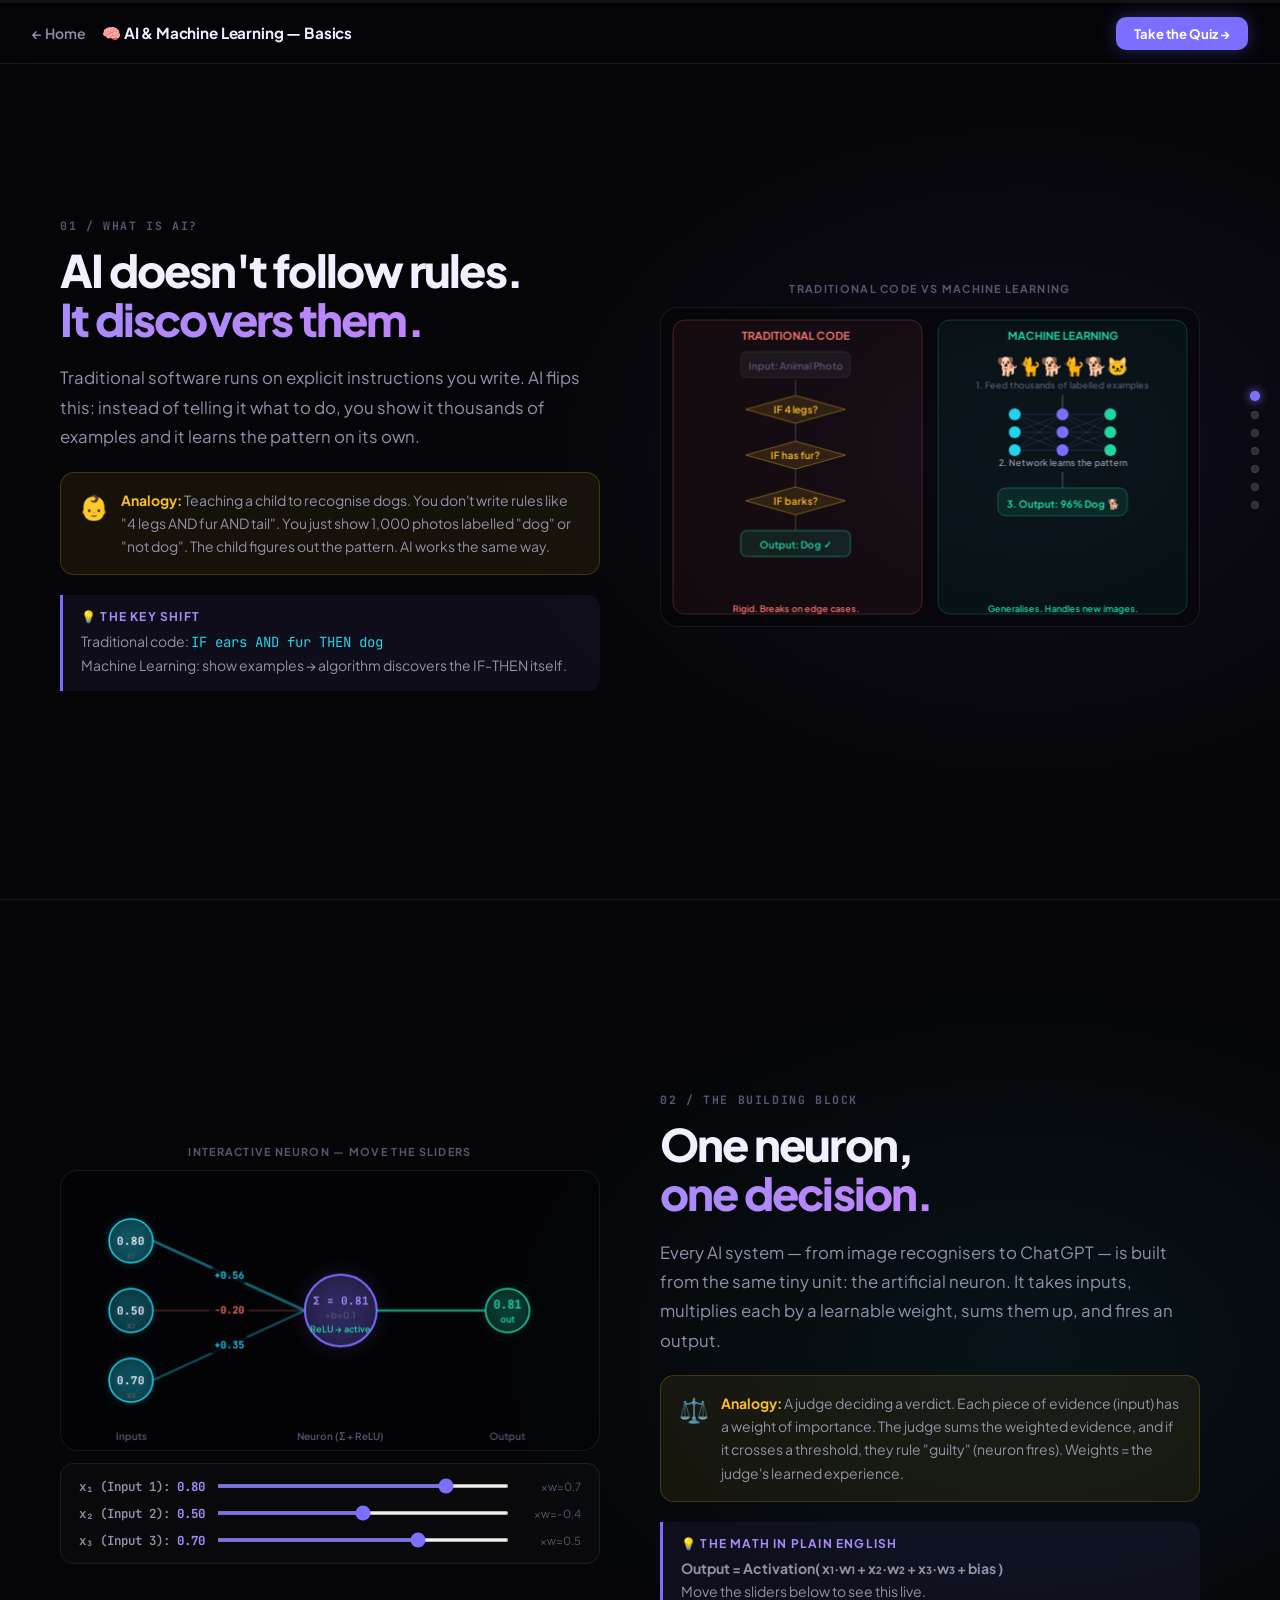
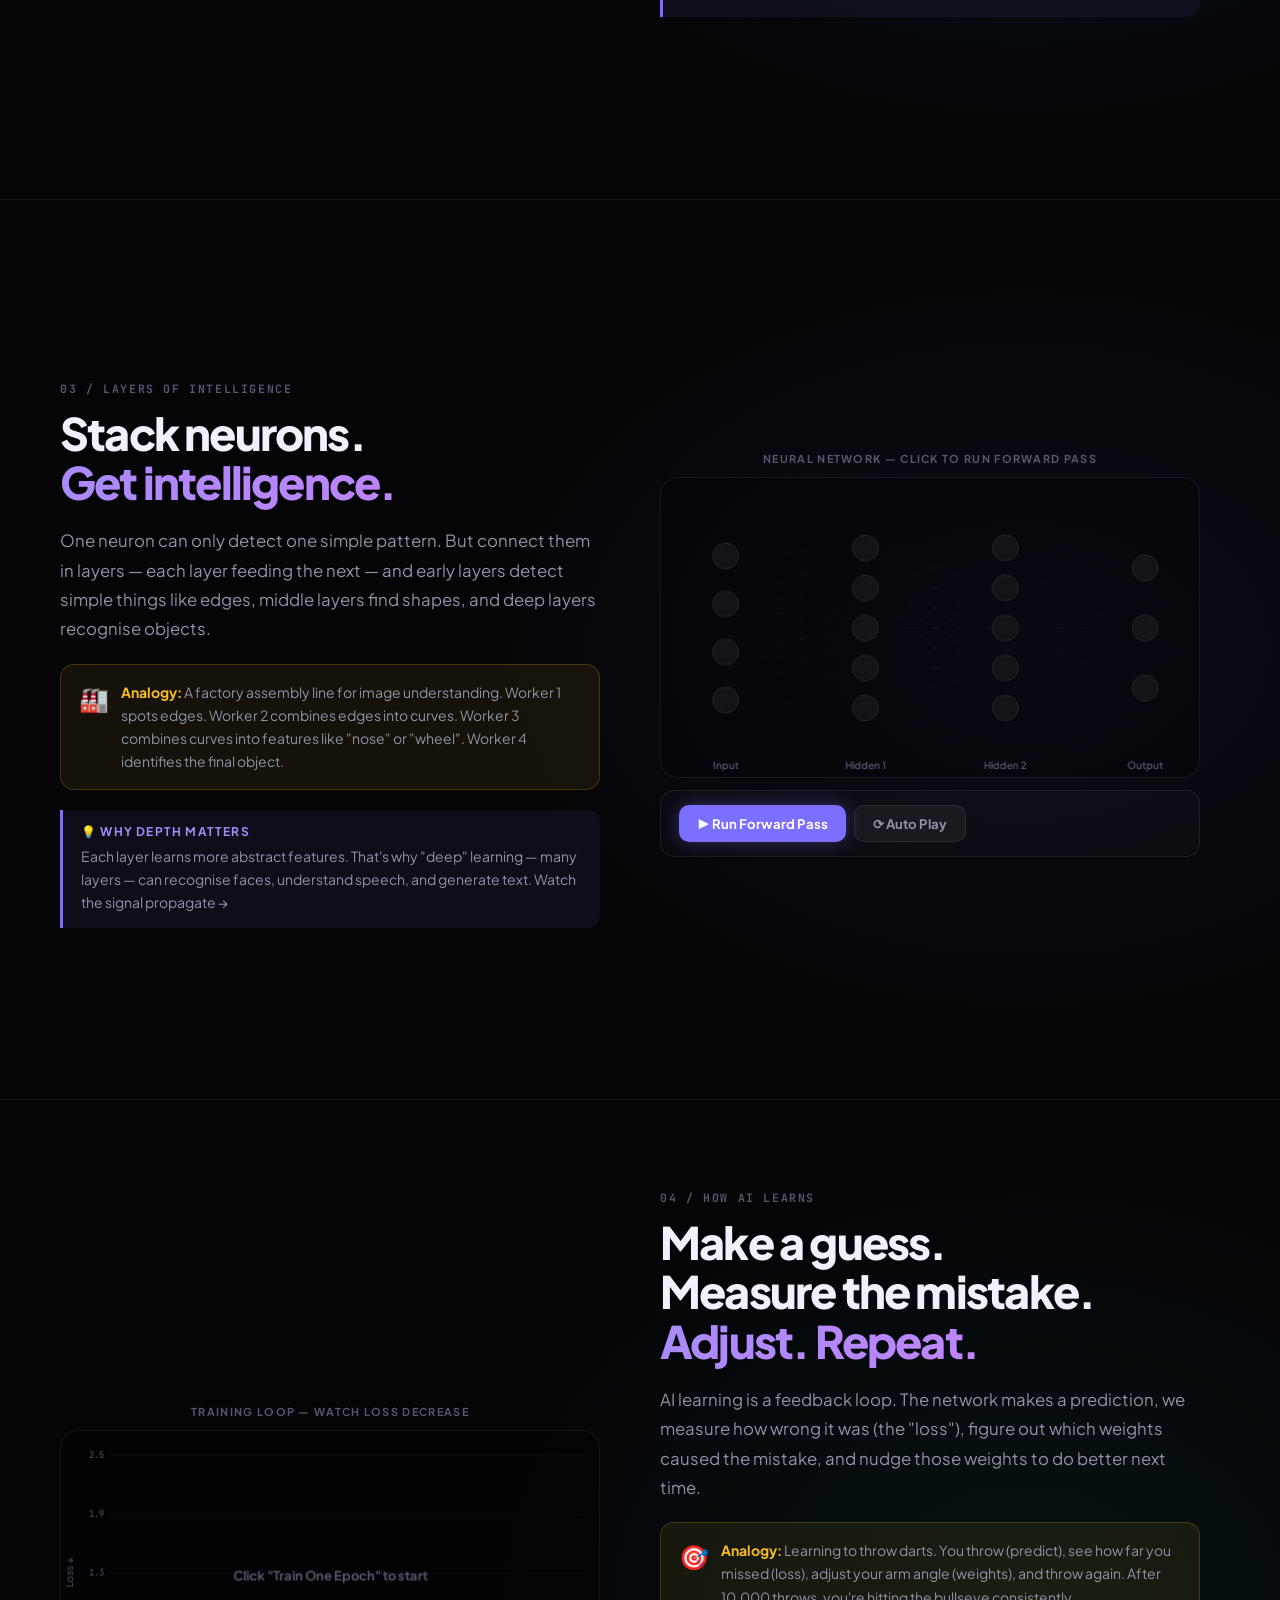
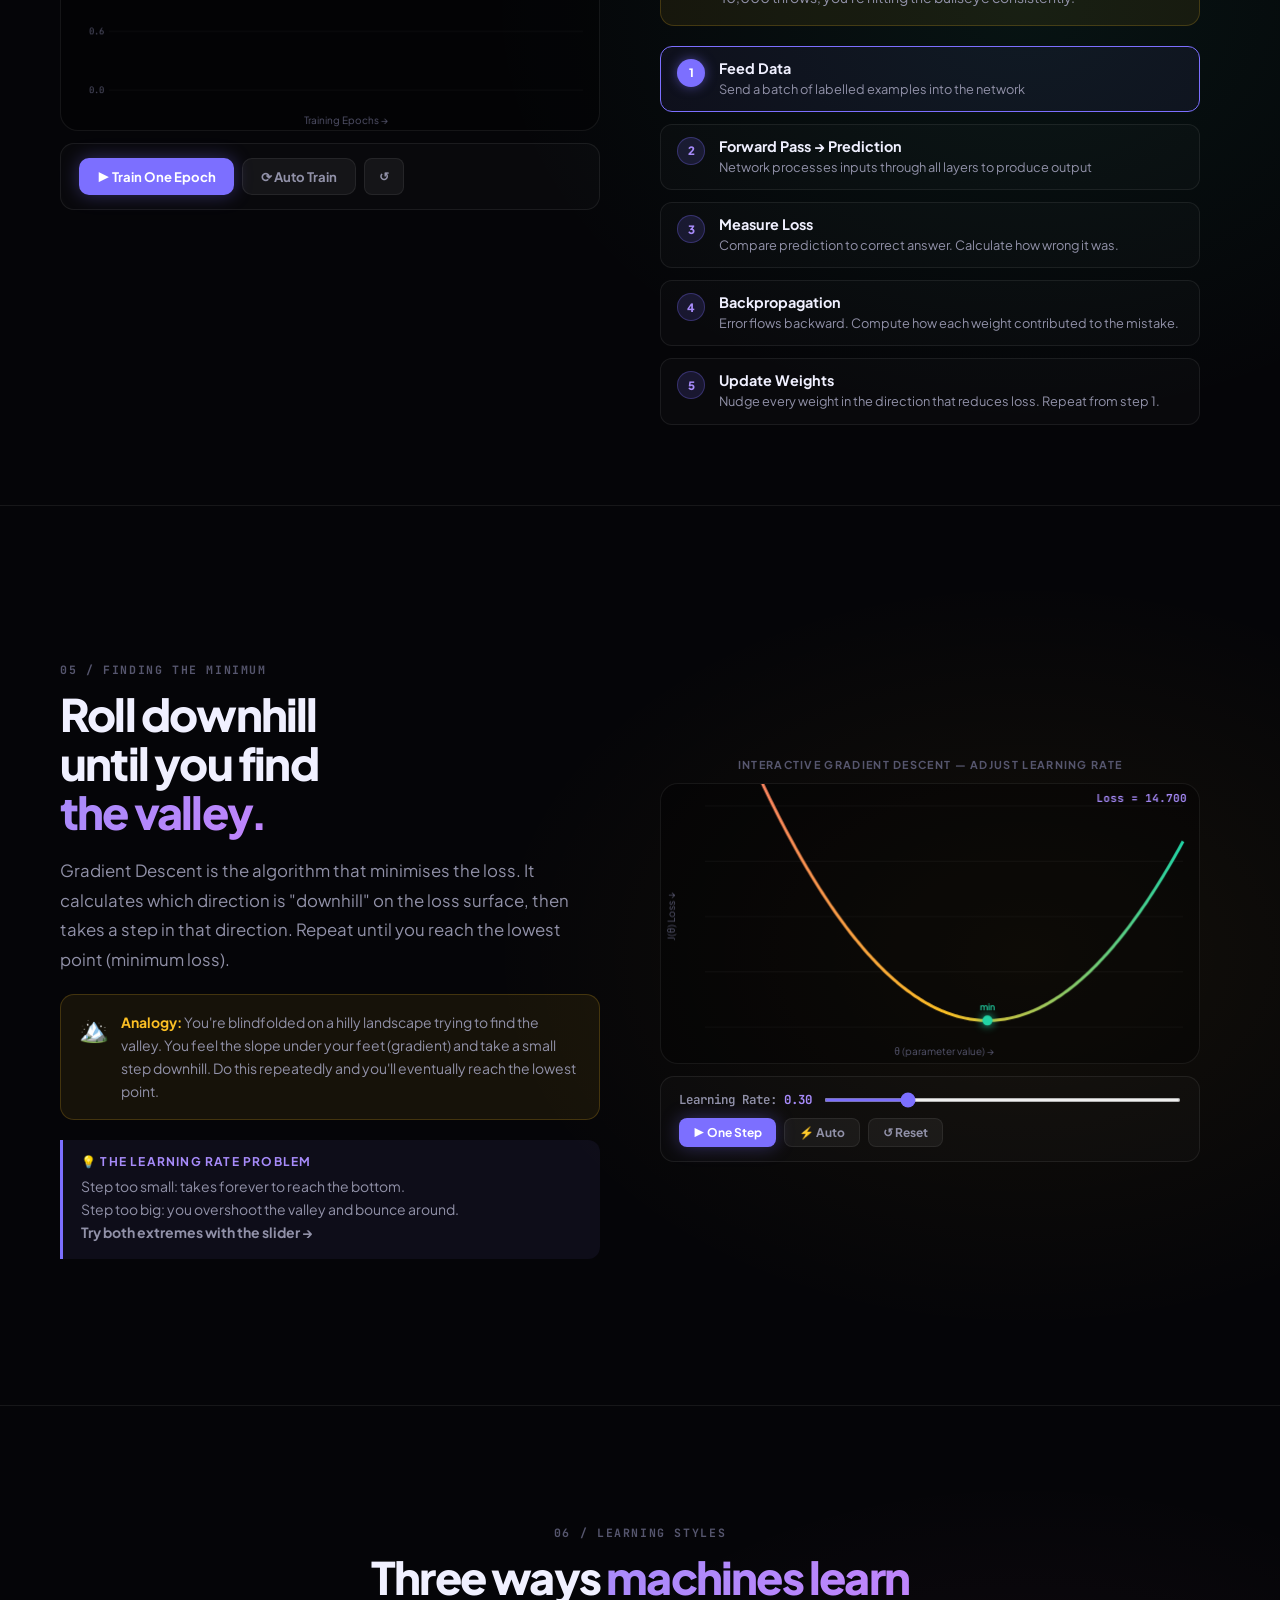
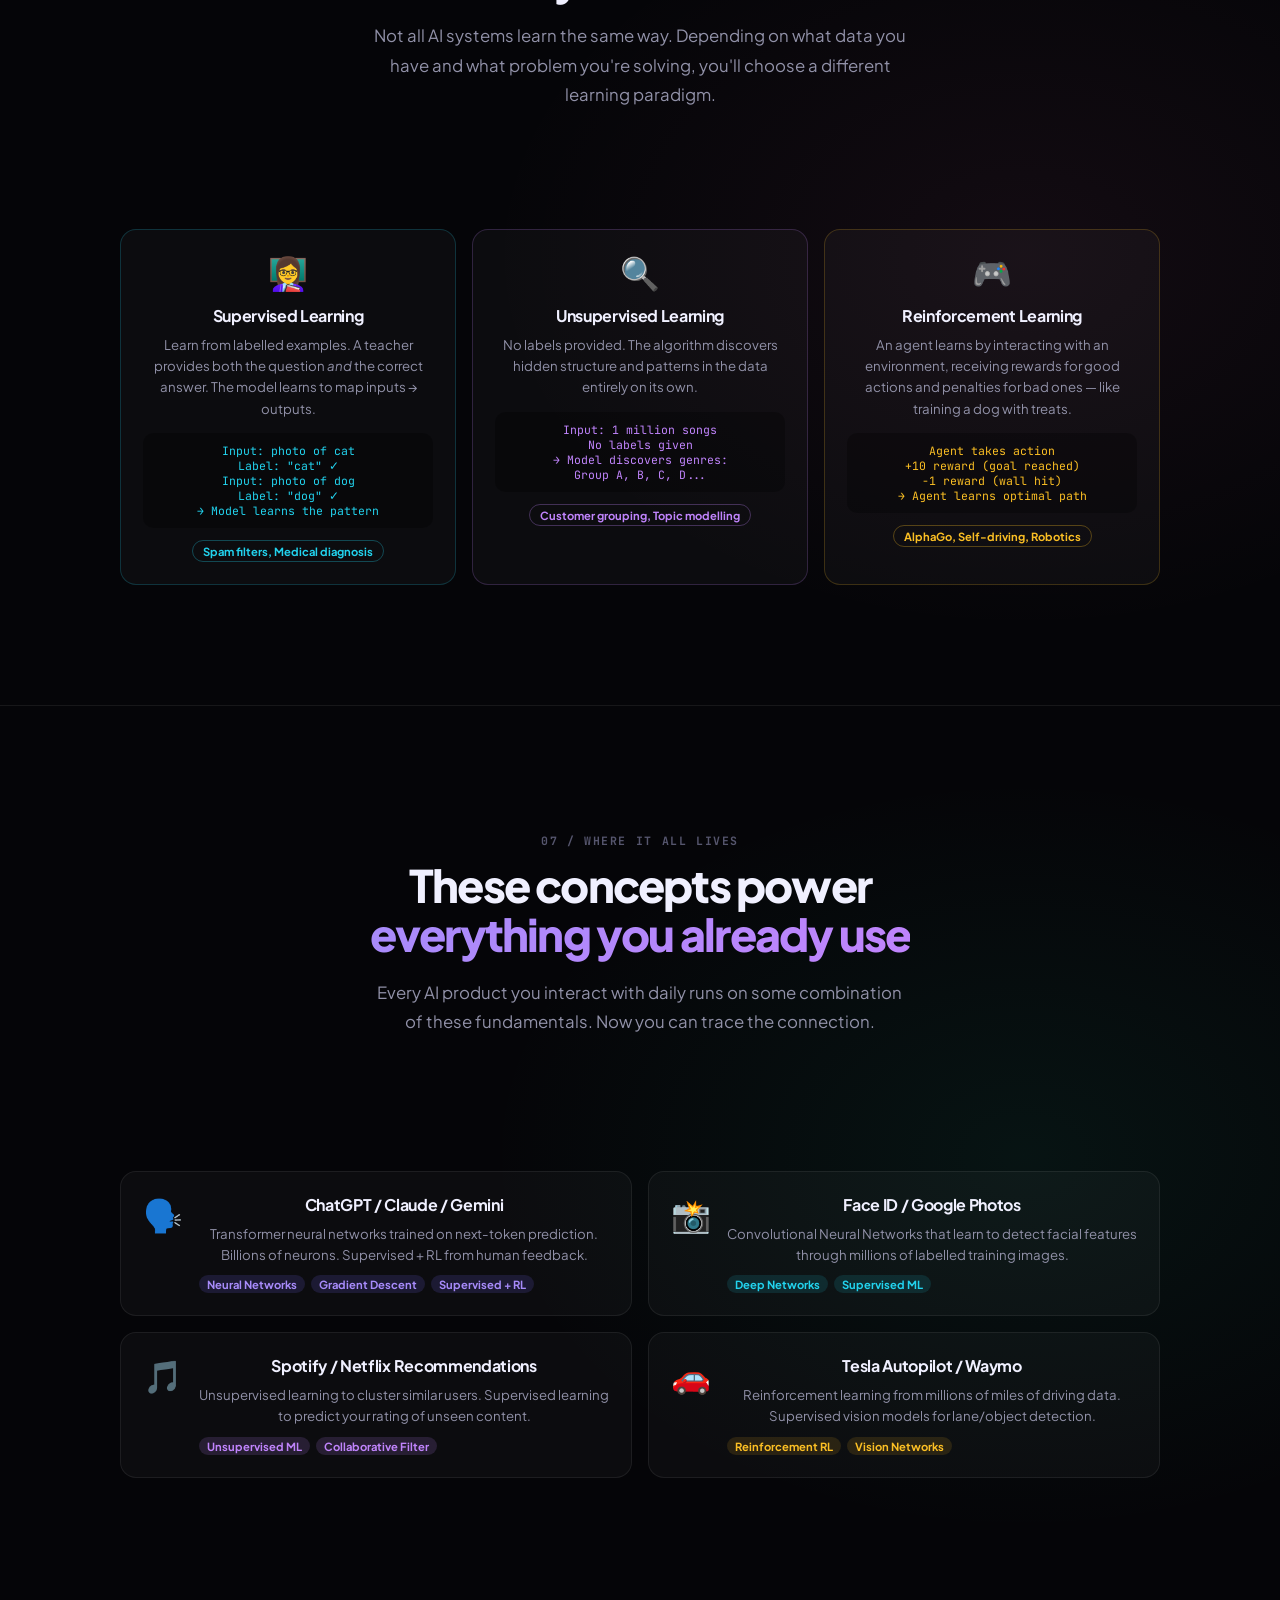
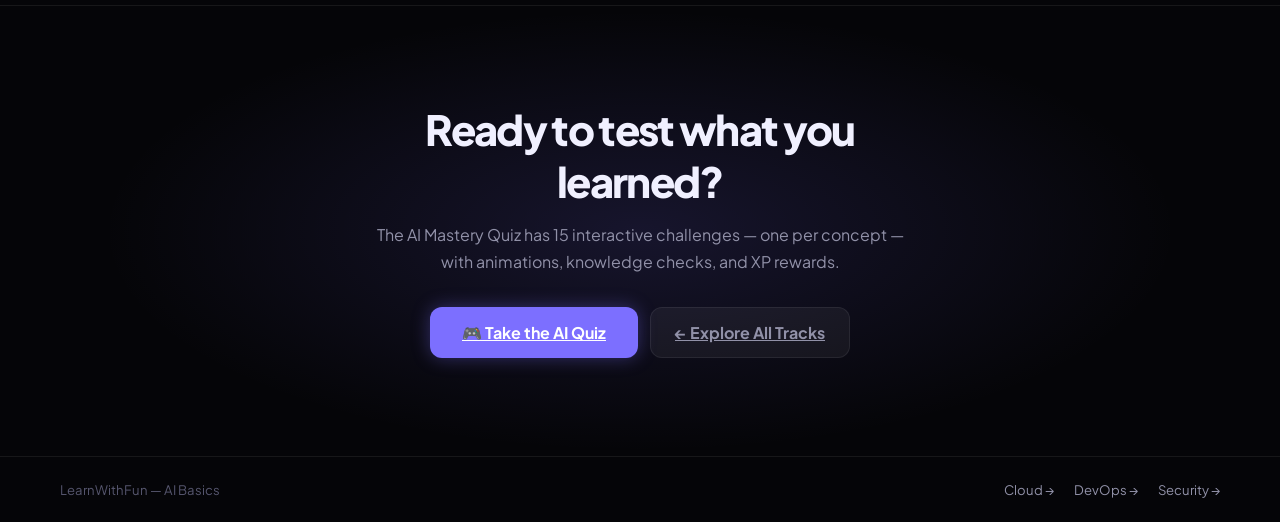
==== learn-ai.html @ cda8feed "Add scroll-story learning pages for all four tracks (AI, Cloud, DevOps, Security) Each page uses 5-7" ====
<!DOCTYPE html>
<html lang="en">
<head>
  <meta charset="UTF-8" />
  <meta name="viewport" content="width=device-width, initial-scale=1.0" />
  <title>AI Basics — LearnWithFun</title>
  <link rel="preconnect" href="https://fonts.googleapis.com" />
  <link rel="preconnect" href="https://fonts.gstatic.com" crossorigin />
  <link href="https://fonts.googleapis.com/css2?family=Space+Grotesk:wght@400;500;600;700&family=Plus+Jakarta+Sans:wght@400;500;600;700;800&family=JetBrains+Mono:wght@400;700&display=swap" rel="stylesheet" />
  <link rel="stylesheet" href="learn.css" />
</head>
<body>

  <div class="scroll-progress"><div class="scroll-progress-fill" id="spFill"></div></div>

  <!-- TOP NAV -->
  <nav class="learn-topnav">
    <div class="learn-topnav-inner">
      <a href="index.html" class="learn-back">← Home</a>
      <span class="learn-track-name">🧠 AI & Machine Learning — Basics</span>
      <a href="ai.html" class="learn-quiz-link">Take the Quiz →</a>
    </div>
  </nav>

  <!-- SIDE DOTS -->
  <aside class="nav-dots" id="navDots">
    <a class="nav-dot active" href="#s1" data-idx="0"><span class="dot-label">What is AI?</span></a>
    <a class="nav-dot" href="#s2" data-idx="1"><span class="dot-label">The Neuron</span></a>
    <a class="nav-dot" href="#s3" data-idx="2"><span class="dot-label">Neural Networks</span></a>
    <a class="nav-dot" href="#s4" data-idx="3"><span class="dot-label">Training Loop</span></a>
    <a class="nav-dot" href="#s5" data-idx="4"><span class="dot-label">Gradient Descent</span></a>
    <a class="nav-dot" href="#s6" data-idx="5"><span class="dot-label">Types of ML</span></a>
    <a class="nav-dot" href="#s7" data-idx="6"><span class="dot-label">Real World AI</span></a>
  </aside>

  <!-- ═══════════════════════════════════════════
       SECTION 1 — WHAT IS AI?
       ═══════════════════════════════════════════ -->
  <section class="learn-section" id="s1" data-dot="0" data-accent="purple">
    <div class="s-text anim-in">
      <div class="s-num">01 / What is AI?</div>
      <h2>AI doesn't follow rules.<br><span class="accent">It discovers them.</span></h2>
      <p class="s-lead">Traditional software runs on explicit instructions you write. AI flips this: instead of telling it what to do, you show it thousands of examples and it learns the pattern on its own.</p>
      <div class="analogy-box">
        <span class="analogy-icon">👶</span>
        <p><strong>Analogy:</strong> Teaching a child to recognise dogs. You don't write rules like "4 legs AND fur AND tail". You just show 1,000 photos labelled "dog" or "not dog". The child figures out the pattern. AI works the same way.</p>
      </div>
      <div class="key-insight">
        <span>💡 The key shift</span>
        <p>Traditional code: <code style="color:#22d3ee;font-family:'JetBrains Mono',monospace">IF ears AND fur THEN dog</code><br>
        Machine Learning: show examples → algorithm discovers the IF-THEN itself.</p>
      </div>
    </div>
    <div class="s-visual anim-in delay">
      <div class="visual-label">Traditional Code vs Machine Learning</div>
      <div class="canvas-wrap" id="aiCompareCanvas" style="min-height:320px"></div>
    </div>
  </section>

  <!-- ═══════════════════════════════════════════
       SECTION 2 — THE NEURON
       ═══════════════════════════════════════════ -->
  <section class="learn-section flip" id="s2" data-dot="1" data-accent="cyan">
    <div class="s-text anim-in">
      <div class="s-num">02 / The Building Block</div>
      <h2>One neuron,<br><span class="accent">one decision.</span></h2>
      <p class="s-lead">Every AI system — from image recognisers to ChatGPT — is built from the same tiny unit: the artificial neuron. It takes inputs, multiplies each by a learnable weight, sums them up, and fires an output.</p>
      <div class="analogy-box">
        <span class="analogy-icon">⚖️</span>
        <p><strong>Analogy:</strong> A judge deciding a verdict. Each piece of evidence (input) has a weight of importance. The judge sums the weighted evidence, and if it crosses a threshold, they rule "guilty" (neuron fires). Weights = the judge's learned experience.</p>
      </div>
      <div class="key-insight">
        <span>💡 The math in plain English</span>
        <p><strong>Output = Activation( x₁·w₁ + x₂·w₂ + x₃·w₃ + bias )</strong><br>
        Move the sliders below to see this live.</p>
      </div>
    </div>
    <div class="s-visual anim-in delay">
      <div class="visual-label">Interactive Neuron — move the sliders</div>
      <div class="canvas-wrap" id="neuronCanvas" style="min-height:280px"></div>
      <div class="controls" id="neuronControls"></div>
    </div>
  </section>

  <!-- ═══════════════════════════════════════════
       SECTION 3 — NEURAL NETWORKS
       ═══════════════════════════════════════════ -->
  <section class="learn-section" id="s3" data-dot="2" data-accent="purple">
    <div class="s-text anim-in">
      <div class="s-num">03 / Layers of Intelligence</div>
      <h2>Stack neurons.<br><span class="accent">Get intelligence.</span></h2>
      <p class="s-lead">One neuron can only detect one simple pattern. But connect them in layers — each layer feeding the next — and early layers detect simple things like edges, middle layers find shapes, and deep layers recognise objects.</p>
      <div class="analogy-box">
        <span class="analogy-icon">🏭</span>
        <p><strong>Analogy:</strong> A factory assembly line for image understanding. Worker 1 spots edges. Worker 2 combines edges into curves. Worker 3 combines curves into features like "nose" or "wheel". Worker 4 identifies the final object.</p>
      </div>
      <div class="key-insight">
        <span>💡 Why depth matters</span>
        <p>Each layer learns more abstract features. That's why "deep" learning — many layers — can recognise faces, understand speech, and generate text. Watch the signal propagate →</p>
      </div>
    </div>
    <div class="s-visual anim-in delay">
      <div class="visual-label">Neural Network — click to run forward pass</div>
      <div class="canvas-wrap" id="networkCanvas" style="min-height:300px"></div>
      <div class="controls">
        <div class="ctrl-bar">
          <button class="btn-learn primary" id="btnRunNetwork">▶ Run Forward Pass</button>
          <button class="btn-learn ghost" id="btnAutoNetwork">⟳ Auto Play</button>
        </div>
      </div>
    </div>
  </section>

  <!-- ═══════════════════════════════════════════
       SECTION 4 — TRAINING LOOP
       ═══════════════════════════════════════════ -->
  <section class="learn-section flip" id="s4" data-dot="3" data-accent="green">
    <div class="s-text anim-in">
      <div class="s-num">04 / How AI Learns</div>
      <h2>Make a guess.<br>Measure the mistake.<br><span class="accent">Adjust. Repeat.</span></h2>
      <p class="s-lead">AI learning is a feedback loop. The network makes a prediction, we measure how wrong it was (the "loss"), figure out which weights caused the mistake, and nudge those weights to do better next time.</p>
      <div class="analogy-box">
        <span class="analogy-icon">🎯</span>
        <p><strong>Analogy:</strong> Learning to throw darts. You throw (predict), see how far you missed (loss), adjust your arm angle (weights), and throw again. After 10,000 throws, you're hitting the bullseye consistently.</p>
      </div>
      <div class="step-list" id="trainingSteps">
        <div class="step-item active" data-step="0">
          <div class="step-badge">1</div>
          <div class="step-text"><h5>Feed Data</h5><p>Send a batch of labelled examples into the network</p></div>
        </div>
        <div class="step-item" data-step="1">
          <div class="step-badge">2</div>
          <div class="step-text"><h5>Forward Pass → Prediction</h5><p>Network processes inputs through all layers to produce output</p></div>
        </div>
        <div class="step-item" data-step="2">
          <div class="step-badge">3</div>
          <div class="step-text"><h5>Measure Loss</h5><p>Compare prediction to correct answer. Calculate how wrong it was.</p></div>
        </div>
        <div class="step-item" data-step="3">
          <div class="step-badge">4</div>
          <div class="step-text"><h5>Backpropagation</h5><p>Error flows backward. Compute how each weight contributed to the mistake.</p></div>
        </div>
        <div class="step-item" data-step="4">
          <div class="step-badge">5</div>
          <div class="step-text"><h5>Update Weights</h5><p>Nudge every weight in the direction that reduces loss. Repeat from step 1.</p></div>
        </div>
      </div>
    </div>
    <div class="s-visual anim-in delay">
      <div class="visual-label">Training loop — watch loss decrease</div>
      <div class="canvas-wrap" id="trainingCanvas" style="min-height:300px"></div>
      <div class="controls">
        <div class="ctrl-bar">
          <button class="btn-learn primary" id="btnTrain">▶ Train One Epoch</button>
          <button class="btn-learn ghost" id="btnTrainAuto">⟳ Auto Train</button>
          <button class="btn-learn ghost sm" id="btnTrainReset">↺</button>
        </div>
      </div>
    </div>
  </section>

  <!-- ═══════════════════════════════════════════
       SECTION 5 — GRADIENT DESCENT
       ═══════════════════════════════════════════ -->
  <section class="learn-section" id="s5" data-dot="4" data-accent="orange">
    <div class="s-text anim-in">
      <div class="s-num">05 / Finding the Minimum</div>
      <h2>Roll downhill<br>until you find<br><span class="accent">the valley.</span></h2>
      <p class="s-lead">Gradient Descent is the algorithm that minimises the loss. It calculates which direction is "downhill" on the loss surface, then takes a step in that direction. Repeat until you reach the lowest point (minimum loss).</p>
      <div class="analogy-box">
        <span class="analogy-icon">🏔️</span>
        <p><strong>Analogy:</strong> You're blindfolded on a hilly landscape trying to find the valley. You feel the slope under your feet (gradient) and take a small step downhill. Do this repeatedly and you'll eventually reach the lowest point.</p>
      </div>
      <div class="key-insight">
        <span>💡 The Learning Rate problem</span>
        <p>Step too small: takes forever to reach the bottom.<br>
        Step too big: you overshoot the valley and bounce around.<br>
        <strong>Try both extremes with the slider →</strong></p>
      </div>
    </div>
    <div class="s-visual anim-in delay">
      <div class="visual-label">Interactive gradient descent — adjust learning rate</div>
      <div class="canvas-wrap" id="gradCanvas" style="min-height:280px"></div>
      <div class="controls" id="gradControls">
        <div class="ctrl-row">
          <span class="ctrl-label">Learning Rate: <span class="ctrl-val" id="lrVal">0.30</span></span>
          <input class="ctrl-slider" type="range" id="lrSlider" min="1" max="10" value="3" />
        </div>
        <div class="ctrl-bar">
          <button class="btn-learn primary sm" id="btnGradStep">▶ One Step</button>
          <button class="btn-learn ghost sm" id="btnGradAuto">⚡ Auto</button>
          <button class="btn-learn ghost sm" id="btnGradReset">↺ Reset</button>
        </div>
      </div>
    </div>
  </section>

  <!-- ═══════════════════════════════════════════
       SECTION 6 — TYPES OF ML
       ═══════════════════════════════════════════ -->
  <section class="learn-section full-center" id="s6" data-dot="5" data-accent="pink">
    <div class="s-text anim-in" style="max-width:760px;margin:0 auto;text-align:center">
      <div class="s-num" style="text-align:center">06 / Learning Styles</div>
      <h2>Three ways <span class="accent">machines learn</span></h2>
      <p class="s-lead" style="max-width:560px;margin:0 auto">Not all AI systems learn the same way. Depending on what data you have and what problem you're solving, you'll choose a different learning paradigm.</p>
    </div>
    <div class="anim-in delay" style="width:100%">
      <div class="compare-grid cols-3" id="mlTypesGrid">
        <div class="compare-card" style="border-color:rgba(34,211,238,0.2)">
          <div class="cc-icon">👩‍🏫</div>
          <h4>Supervised Learning</h4>
          <p>Learn from labelled examples. A teacher provides both the question <em>and</em> the correct answer. The model learns to map inputs → outputs.</p>
          <div style="margin-top:14px;background:rgba(0,0,0,0.3);border-radius:10px;padding:10px;font-family:'JetBrains Mono',monospace;font-size:0.72rem;color:#22d3ee">
            Input: photo of cat<br>Label: "cat" ✓<br>Input: photo of dog<br>Label: "dog" ✓<br>→ Model learns the pattern
          </div>
          <div class="cc-tag" style="color:#22d3ee;border-color:rgba(34,211,238,0.3)">Spam filters, Medical diagnosis</div>
        </div>
        <div class="compare-card" style="border-color:rgba(192,132,252,0.2)">
          <div class="cc-icon">🔍</div>
          <h4>Unsupervised Learning</h4>
          <p>No labels provided. The algorithm discovers hidden structure and patterns in the data entirely on its own.</p>
          <div style="margin-top:14px;background:rgba(0,0,0,0.3);border-radius:10px;padding:10px;font-family:'JetBrains Mono',monospace;font-size:0.72rem;color:#c084fc">
            Input: 1 million songs<br>No labels given<br>→ Model discovers genres:<br>  Group A, B, C, D...
          </div>
          <div class="cc-tag" style="color:#c084fc;border-color:rgba(192,132,252,0.3)">Customer grouping, Topic modelling</div>
        </div>
        <div class="compare-card" style="border-color:rgba(251,191,36,0.2)">
          <div class="cc-icon">🎮</div>
          <h4>Reinforcement Learning</h4>
          <p>An agent learns by interacting with an environment, receiving rewards for good actions and penalties for bad ones — like training a dog with treats.</p>
          <div style="margin-top:14px;background:rgba(0,0,0,0.3);border-radius:10px;padding:10px;font-family:'JetBrains Mono',monospace;font-size:0.72rem;color:#fbbf24">
            Agent takes action<br>+10 reward (goal reached)<br>-1 reward (wall hit)<br>→ Agent learns optimal path
          </div>
          <div class="cc-tag" style="color:#fbbf24;border-color:rgba(251,191,36,0.3)">AlphaGo, Self-driving, Robotics</div>
        </div>
      </div>
    </div>
  </section>

  <!-- ═══════════════════════════════════════════
       SECTION 7 — REAL WORLD AI
       ═══════════════════════════════════════════ -->
  <section class="learn-section full-center" id="s7" data-dot="6" data-accent="green">
    <div class="s-text anim-in" style="text-align:center;max-width:700px;margin:0 auto">
      <div class="s-num" style="text-align:center">07 / Where It All Lives</div>
      <h2>These concepts power<br><span class="accent">everything you already use</span></h2>
      <p class="s-lead" style="margin:0 auto;max-width:540px">Every AI product you interact with daily runs on some combination of these fundamentals. Now you can trace the connection.</p>
    </div>
    <div class="anim-in delay" style="width:100%">
      <div class="compare-grid cols-2">
        <div class="compare-card" style="display:flex;gap:16px;align-items:flex-start">
          <span style="font-size:2rem">🗣️</span>
          <div>
            <h4>ChatGPT / Claude / Gemini</h4>
            <p>Transformer neural networks trained on next-token prediction. Billions of neurons. Supervised + RL from human feedback.</p>
            <div style="display:flex;gap:6px;flex-wrap:wrap;margin-top:10px">
              <span style="font-size:0.7rem;padding:2px 8px;border-radius:100px;background:rgba(124,111,255,0.15);color:#a78bfa;font-weight:700">Neural Networks</span>
              <span style="font-size:0.7rem;padding:2px 8px;border-radius:100px;background:rgba(124,111,255,0.15);color:#a78bfa;font-weight:700">Gradient Descent</span>
              <span style="font-size:0.7rem;padding:2px 8px;border-radius:100px;background:rgba(124,111,255,0.15);color:#a78bfa;font-weight:700">Supervised + RL</span>
            </div>
          </div>
        </div>
        <div class="compare-card" style="display:flex;gap:16px;align-items:flex-start">
          <span style="font-size:2rem">📸</span>
          <div>
            <h4>Face ID / Google Photos</h4>
            <p>Convolutional Neural Networks that learn to detect facial features through millions of labelled training images.</p>
            <div style="display:flex;gap:6px;flex-wrap:wrap;margin-top:10px">
              <span style="font-size:0.7rem;padding:2px 8px;border-radius:100px;background:rgba(34,211,238,0.12);color:#22d3ee;font-weight:700">Deep Networks</span>
              <span style="font-size:0.7rem;padding:2px 8px;border-radius:100px;background:rgba(34,211,238,0.12);color:#22d3ee;font-weight:700">Supervised ML</span>
            </div>
          </div>
        </div>
        <div class="compare-card" style="display:flex;gap:16px;align-items:flex-start">
          <span style="font-size:2rem">🎵</span>
          <div>
            <h4>Spotify / Netflix Recommendations</h4>
            <p>Unsupervised learning to cluster similar users. Supervised learning to predict your rating of unseen content.</p>
            <div style="display:flex;gap:6px;flex-wrap:wrap;margin-top:10px">
              <span style="font-size:0.7rem;padding:2px 8px;border-radius:100px;background:rgba(192,132,252,0.15);color:#c084fc;font-weight:700">Unsupervised ML</span>
              <span style="font-size:0.7rem;padding:2px 8px;border-radius:100px;background:rgba(192,132,252,0.15);color:#c084fc;font-weight:700">Collaborative Filter</span>
            </div>
          </div>
        </div>
        <div class="compare-card" style="display:flex;gap:16px;align-items:flex-start">
          <span style="font-size:2rem">🚗</span>
          <div>
            <h4>Tesla Autopilot / Waymo</h4>
            <p>Reinforcement learning from millions of miles of driving data. Supervised vision models for lane/object detection.</p>
            <div style="display:flex;gap:6px;flex-wrap:wrap;margin-top:10px">
              <span style="font-size:0.7rem;padding:2px 8px;border-radius:100px;background:rgba(251,191,36,0.12);color:#fbbf24;font-weight:700">Reinforcement RL</span>
              <span style="font-size:0.7rem;padding:2px 8px;border-radius:100px;background:rgba(251,191,36,0.12);color:#fbbf24;font-weight:700">Vision Networks</span>
            </div>
          </div>
        </div>
      </div>
    </div>
  </section>

  <!-- ═══════════════════════════════════════════
       CTA
       ═══════════════════════════════════════════ -->
  <section class="learn-cta">
    <div class="learn-cta-inner">
      <h2>Ready to test what you learned?</h2>
      <p>The AI Mastery Quiz has 15 interactive challenges — one per concept — with animations, knowledge checks, and XP rewards.</p>
      <div class="learn-cta-btns">
        <a href="ai.html" class="btn-learn primary" style="padding:14px 32px;font-size:1rem;border-radius:12px">🎮 Take the AI Quiz</a>
        <a href="index.html" class="btn-learn ghost" style="padding:14px 24px;font-size:1rem;border-radius:12px">← Explore All Tracks</a>
      </div>
    </div>
  </section>

  <footer class="learn-footer">
    <span>LearnWithFun — AI Basics</span>
    <div style="display:flex;gap:20px">
      <a href="learn-cloud.html">Cloud →</a>
      <a href="learn-devops.html">DevOps →</a>
      <a href="learn-security.html">Security →</a>
    </div>
  </footer>

  <script src="learn.js"></script>
  <script src="learn-ai.js"></script>
</body>
</html>
---- learn.css ----
/* =============================================
   SHARED LEARN PAGE — SCROLL STORY STYLES
   ============================================= */
*, *::before, *::after { box-sizing: border-box; margin: 0; padding: 0; }

:root {
  --bg: #050508;
  --bg-2: #0c0c10;
  --bg-3: #13131a;
  --border: rgba(255,255,255,0.07);
  --text: #f0f0ff;
  --text-2: #9191a8;
  --text-3: #56566e;
  --primary: #7c6fff;
  --primary-2: #a78bfa;
  --green: #22d3a5;
  --yellow: #fbbf24;
  --red: #f87171;
  --cyan: #22d3ee;
  --orange: #fb923c;
}

html { scroll-behavior: smooth; }

body {
  font-family: 'Plus Jakarta Sans', 'Space Grotesk', sans-serif;
  background: var(--bg);
  color: var(--text);
  overflow-x: hidden;
}

::-webkit-scrollbar { width: 4px; }
::-webkit-scrollbar-track { background: var(--bg); }
::-webkit-scrollbar-thumb { background: rgba(124,111,255,0.3); border-radius: 10px; }

/* ── TOP SCROLL PROGRESS BAR ── */
.scroll-progress {
  position: fixed; top: 0; left: 0; right: 0; height: 3px; z-index: 200;
  background: rgba(255,255,255,0.06);
}
.scroll-progress-fill {
  height: 100%; width: 0%;
  background: linear-gradient(90deg, var(--primary), var(--green));
  transition: width 0.1s linear;
}

/* ── TOP NAV ── */
.learn-topnav {
  position: fixed; top: 3px; left: 0; right: 0; z-index: 100;
  padding: 0 32px;
  background: rgba(5,5,8,0.75);
  backdrop-filter: blur(20px);
  border-bottom: 1px solid var(--border);
}
.learn-topnav-inner {
  max-width: 1280px; margin: 0 auto;
  height: 60px; display: flex; align-items: center; gap: 16px;
}
.learn-back {
  color: var(--text-2); text-decoration: none; font-size: 0.875rem; font-weight: 600;
  display: flex; align-items: center; gap: 6px; transition: color 0.2s;
}
.learn-back:hover { color: var(--text); }
.learn-track-name {
  font-weight: 700; font-size: 0.95rem; letter-spacing: -0.01em;
  margin-right: auto;
}
.learn-quiz-link {
  background: var(--primary); color: #fff;
  padding: 8px 18px; border-radius: 10px;
  font-size: 0.82rem; font-weight: 700;
  text-decoration: none;
  transition: all 0.2s;
  box-shadow: 0 0 18px rgba(124,111,255,0.35);
}
.learn-quiz-link:hover { transform: translateY(-1px); box-shadow: 0 0 30px rgba(124,111,255,0.5); }

/* ── RIGHT SIDE NAV DOTS ── */
.nav-dots {
  position: fixed; right: 20px; top: 50%; transform: translateY(-50%);
  z-index: 100; display: flex; flex-direction: column; gap: 10px; align-items: center;
}
.nav-dot {
  width: 8px; height: 8px; border-radius: 50%;
  background: rgba(255,255,255,0.15);
  border: 1px solid rgba(255,255,255,0.08);
  text-decoration: none; cursor: pointer;
  transition: all 0.3s; position: relative;
}
.nav-dot:hover { background: rgba(255,255,255,0.4); }
.nav-dot.active { background: var(--primary); box-shadow: 0 0 10px var(--primary); width: 10px; height: 10px; }
.nav-dot .dot-label {
  position: absolute; right: 18px; top: 50%; transform: translateY(-50%);
  background: rgba(5,5,8,0.9); border: 1px solid var(--border);
  padding: 4px 10px; border-radius: 6px;
  font-size: 0.72rem; font-weight: 600; color: var(--text-2);
  white-space: nowrap; opacity: 0; pointer-events: none;
  transition: opacity 0.2s;
}
.nav-dot:hover .dot-label { opacity: 1; }

/* ── SECTIONS ── */
.learn-section {
  min-height: 100vh;
  display: grid;
  grid-template-columns: 1fr 1fr;
  gap: 60px;
  align-items: center;
  padding: 90px 80px 80px 60px;
  position: relative;
  border-bottom: 1px solid var(--border);
  overflow: hidden;
}

.learn-section::before {
  content: '';
  position: absolute; inset: 0;
  background: radial-gradient(ellipse 60% 60% at var(--glow-x, 80%) 50%, var(--glow-color, rgba(124,111,255,0.06)), transparent 70%);
  pointer-events: none;
}

/* Color themes per section */
.learn-section[data-accent="cyan"]   { --glow-color: rgba(34,211,238,0.07); }
.learn-section[data-accent="purple"] { --glow-color: rgba(124,111,255,0.08); }
.learn-section[data-accent="green"]  { --glow-color: rgba(34,211,165,0.07); }
.learn-section[data-accent="orange"] { --glow-color: rgba(251,191,36,0.06); }
.learn-section[data-accent="red"]    { --glow-color: rgba(248,113,113,0.06); }
.learn-section[data-accent="pink"]   { --glow-color: rgba(244,114,182,0.06); }

/* Alternating layouts */
.learn-section.flip { direction: rtl; }
.learn-section.flip > * { direction: ltr; }

/* Fullwidth centered variant */
.learn-section.full-center {
  grid-template-columns: 1fr;
  text-align: center;
  padding: 90px 120px;
}

/* ── SECTION TEXT ── */
.s-text { display: flex; flex-direction: column; gap: 20px; }

.s-num {
  font-family: 'JetBrains Mono', monospace;
  font-size: 0.72rem; font-weight: 700;
  text-transform: uppercase; letter-spacing: 0.14em;
  color: var(--text-3); margin-bottom: -8px;
}

.s-text h2 {
  font-size: clamp(2rem, 3.5vw, 2.8rem);
  font-weight: 900; letter-spacing: -0.04em; line-height: 1.1;
}

.s-lead {
  font-size: 1.05rem; color: var(--text-2); line-height: 1.75;
}

/* Accent heading line */
.s-text h2 .accent {
  background: linear-gradient(135deg, var(--primary-2), #c084fc);
  -webkit-background-clip: text; -webkit-text-fill-color: transparent; background-clip: text;
}

/* Analogy box */
.analogy-box {
  background: rgba(251,191,36,0.07);
  border: 1px solid rgba(251,191,36,0.2);
  border-radius: 14px; padding: 16px 18px;
  display: flex; gap: 12px; align-items: flex-start;
}
.analogy-icon { font-size: 1.5rem; flex-shrink: 0; margin-top: 2px; }
.analogy-box p { font-size: 0.875rem; color: var(--text-2); line-height: 1.65; }
.analogy-box strong { color: var(--yellow); }

/* Key insight */
.key-insight {
  background: rgba(124,111,255,0.07);
  border-left: 3px solid var(--primary);
  border-radius: 0 12px 12px 0;
  padding: 14px 18px;
}
.key-insight span { font-size: 0.75rem; font-weight: 700; text-transform: uppercase; letter-spacing: 0.1em; color: var(--primary-2); display: block; margin-bottom: 6px; }
.key-insight p { font-size: 0.875rem; color: var(--text-2); line-height: 1.65; }

/* ── SECTION VISUAL ── */
.s-visual {
  display: flex; flex-direction: column; gap: 12px;
}

.canvas-wrap {
  background: rgba(0,0,0,0.3);
  border: 1px solid var(--border);
  border-radius: 18px;
  overflow: hidden;
  position: relative;
  min-height: 300px;
}

.canvas-wrap canvas { display: block; width: 100%; }

.visual-label {
  font-size: 0.68rem; font-weight: 700;
  text-transform: uppercase; letter-spacing: 0.12em;
  color: var(--text-3); text-align: center; padding: 0 4px;
}

/* Controls (sliders, buttons) */
.controls {
  background: rgba(255,255,255,0.02);
  border: 1px solid var(--border);
  border-radius: 14px; padding: 14px 18px;
  display: flex; flex-direction: column; gap: 10px;
}

.ctrl-row {
  display: flex; align-items: center; gap: 12px;
}
.ctrl-label {
  font-size: 0.78rem; font-weight: 600; color: var(--text-2);
  min-width: 100px; font-family: 'JetBrains Mono', monospace;
}
.ctrl-label .ctrl-val {
  color: var(--primary-2); font-weight: 700;
}
.ctrl-slider {
  flex: 1; accent-color: var(--primary); height: 4px; cursor: pointer;
}
.ctrl-bar {
  display: flex; gap: 8px;
}

/* Buttons */
.btn-learn {
  display: inline-flex; align-items: center; gap: 7px;
  padding: 9px 18px; border-radius: 10px; border: none; cursor: pointer;
  font-size: 0.82rem; font-weight: 700; font-family: inherit;
  transition: all 0.2s;
}
.btn-learn.primary {
  background: var(--primary); color: #fff;
  box-shadow: 0 0 18px rgba(124,111,255,0.35);
}
.btn-learn.primary:hover { transform: translateY(-1px); box-shadow: 0 0 28px rgba(124,111,255,0.5); }
.btn-learn.ghost {
  background: rgba(255,255,255,0.05); color: var(--text-2);
  border: 1px solid var(--border);
}
.btn-learn.ghost:hover { background: rgba(255,255,255,0.09); color: var(--text); }
.btn-learn.sm { padding: 6px 14px; font-size: 0.75rem; border-radius: 8px; }

/* ── COMPARISON GRIDS ── */
.compare-grid {
  display: grid; gap: 16px;
}
.compare-grid.cols-2 { grid-template-columns: 1fr 1fr; }
.compare-grid.cols-3 { grid-template-columns: 1fr 1fr 1fr; }

.compare-card {
  background: rgba(255,255,255,0.03);
  border: 1px solid var(--border);
  border-radius: 16px; padding: 22px;
  transition: all 0.25s;
}
.compare-card:hover { border-color: rgba(255,255,255,0.16); transform: translateY(-3px); }
.compare-card .cc-icon { font-size: 2rem; margin-bottom: 12px; }
.compare-card h4 { font-size: 1rem; font-weight: 700; letter-spacing: -0.02em; margin-bottom: 8px; }
.compare-card p { font-size: 0.83rem; color: var(--text-2); line-height: 1.6; }
.compare-card .cc-tag {
  display: inline-block; margin-top: 12px;
  font-size: 0.7rem; font-weight: 700; padding: 3px 10px;
  border-radius: 100px; border: 1px solid;
}

/* ── STEP LIST ── */
.step-list { display: flex; flex-direction: column; gap: 12px; }
.step-item {
  display: flex; gap: 14px; align-items: flex-start; padding: 12px 16px;
  background: rgba(255,255,255,0.02); border: 1px solid var(--border);
  border-radius: 12px; transition: all 0.2s;
}
.step-item.active { border-color: var(--primary); background: rgba(124,111,255,0.07); }
.step-badge {
  width: 28px; height: 28px; border-radius: 50%;
  background: rgba(124,111,255,0.15); border: 1px solid rgba(124,111,255,0.3);
  display: flex; align-items: center; justify-content: center;
  font-size: 0.72rem; font-weight: 800; color: var(--primary-2);
  flex-shrink: 0;
}
.step-item.active .step-badge { background: var(--primary); color: #fff; box-shadow: 0 0 12px rgba(124,111,255,0.5); }
.step-text h5 { font-size: 0.9rem; font-weight: 700; margin-bottom: 3px; }
.step-text p { font-size: 0.8rem; color: var(--text-2); line-height: 1.5; }

/* ── SCROLL ANIMATION ── */
.anim-in {
  opacity: 0; transform: translateY(28px);
  transition: opacity 0.7s ease, transform 0.7s ease;
}
.anim-in.delay { transition-delay: 0.18s; }
.anim-in.delay2 { transition-delay: 0.32s; }
.anim-in.visible { opacity: 1; transform: translateY(0); }

/* ── CTA SECTION ── */
.learn-cta {
  min-height: 50vh; display: flex; align-items: center; justify-content: center;
  text-align: center; padding: 80px 32px; position: relative; overflow: hidden;
}
.learn-cta::before {
  content: ''; position: absolute; inset: 0;
  background: radial-gradient(ellipse 60% 70% at 50% 50%, rgba(124,111,255,0.15), transparent 70%);
}
.learn-cta-inner { position: relative; z-index: 1; max-width: 560px; }
.learn-cta h2 { font-size: clamp(1.8rem, 4vw, 2.6rem); font-weight: 900; letter-spacing: -0.04em; margin-bottom: 14px; }
.learn-cta p { font-size: 1rem; color: var(--text-2); line-height: 1.7; margin-bottom: 32px; }
.learn-cta-btns { display: flex; gap: 12px; justify-content: center; flex-wrap: wrap; }

/* ── FOOTER NAV ── */
.learn-footer {
  border-top: 1px solid var(--border); padding: 24px 60px;
  display: flex; align-items: center; justify-content: space-between;
  font-size: 0.82rem; color: var(--text-3);
}
.learn-footer a { color: var(--text-2); text-decoration: none; transition: color 0.2s; }
.learn-footer a:hover { color: var(--text); }

/* ── RESPONSIVE ── */
@media (max-width: 900px) {
  .learn-section { grid-template-columns: 1fr; gap: 36px; padding: 90px 32px 60px; }
  .learn-section.flip { direction: ltr; }
  .learn-section.full-center { padding: 90px 32px; }
  .nav-dots { display: none; }
  .compare-grid.cols-3 { grid-template-columns: 1fr; }
  .compare-grid.cols-2 { grid-template-columns: 1fr; }
}

@media (max-width: 600px) {
  .learn-topnav-inner { gap: 10px; }
  .learn-track-name { font-size: 0.82rem; }
}
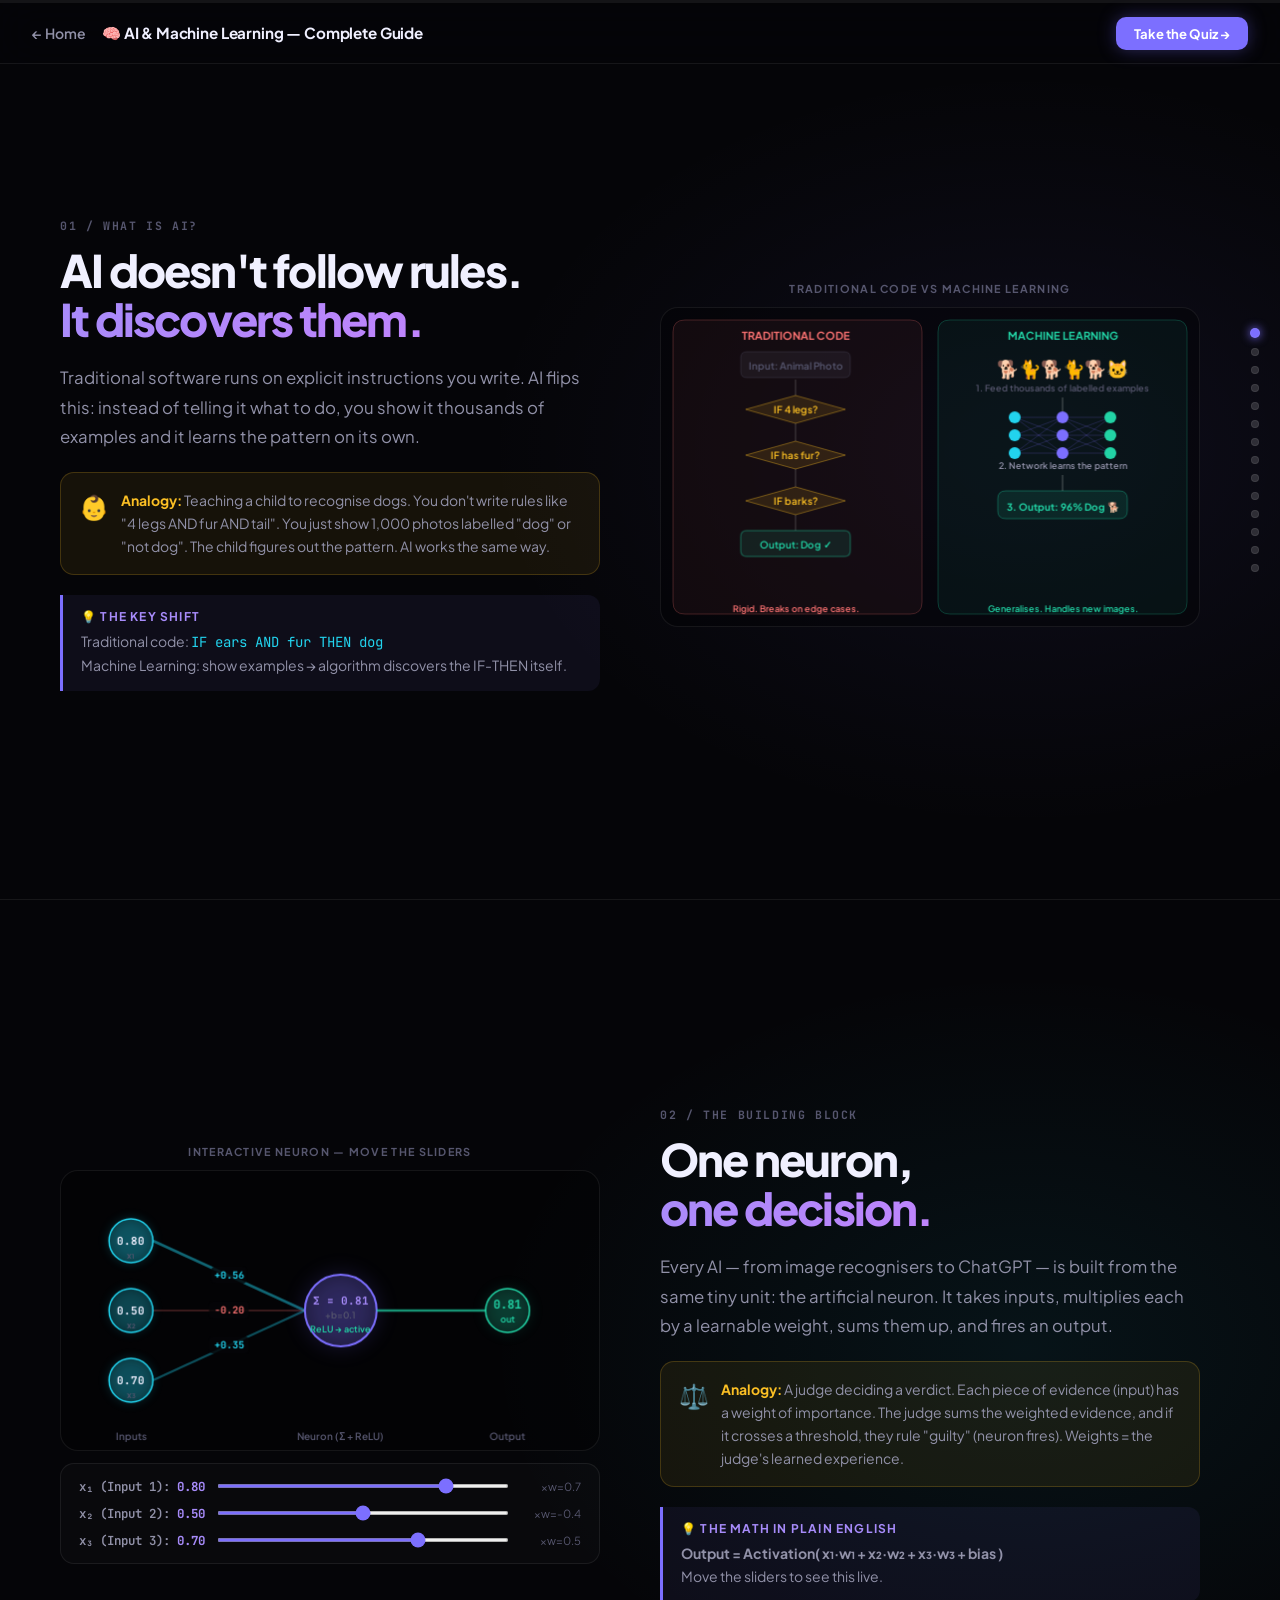
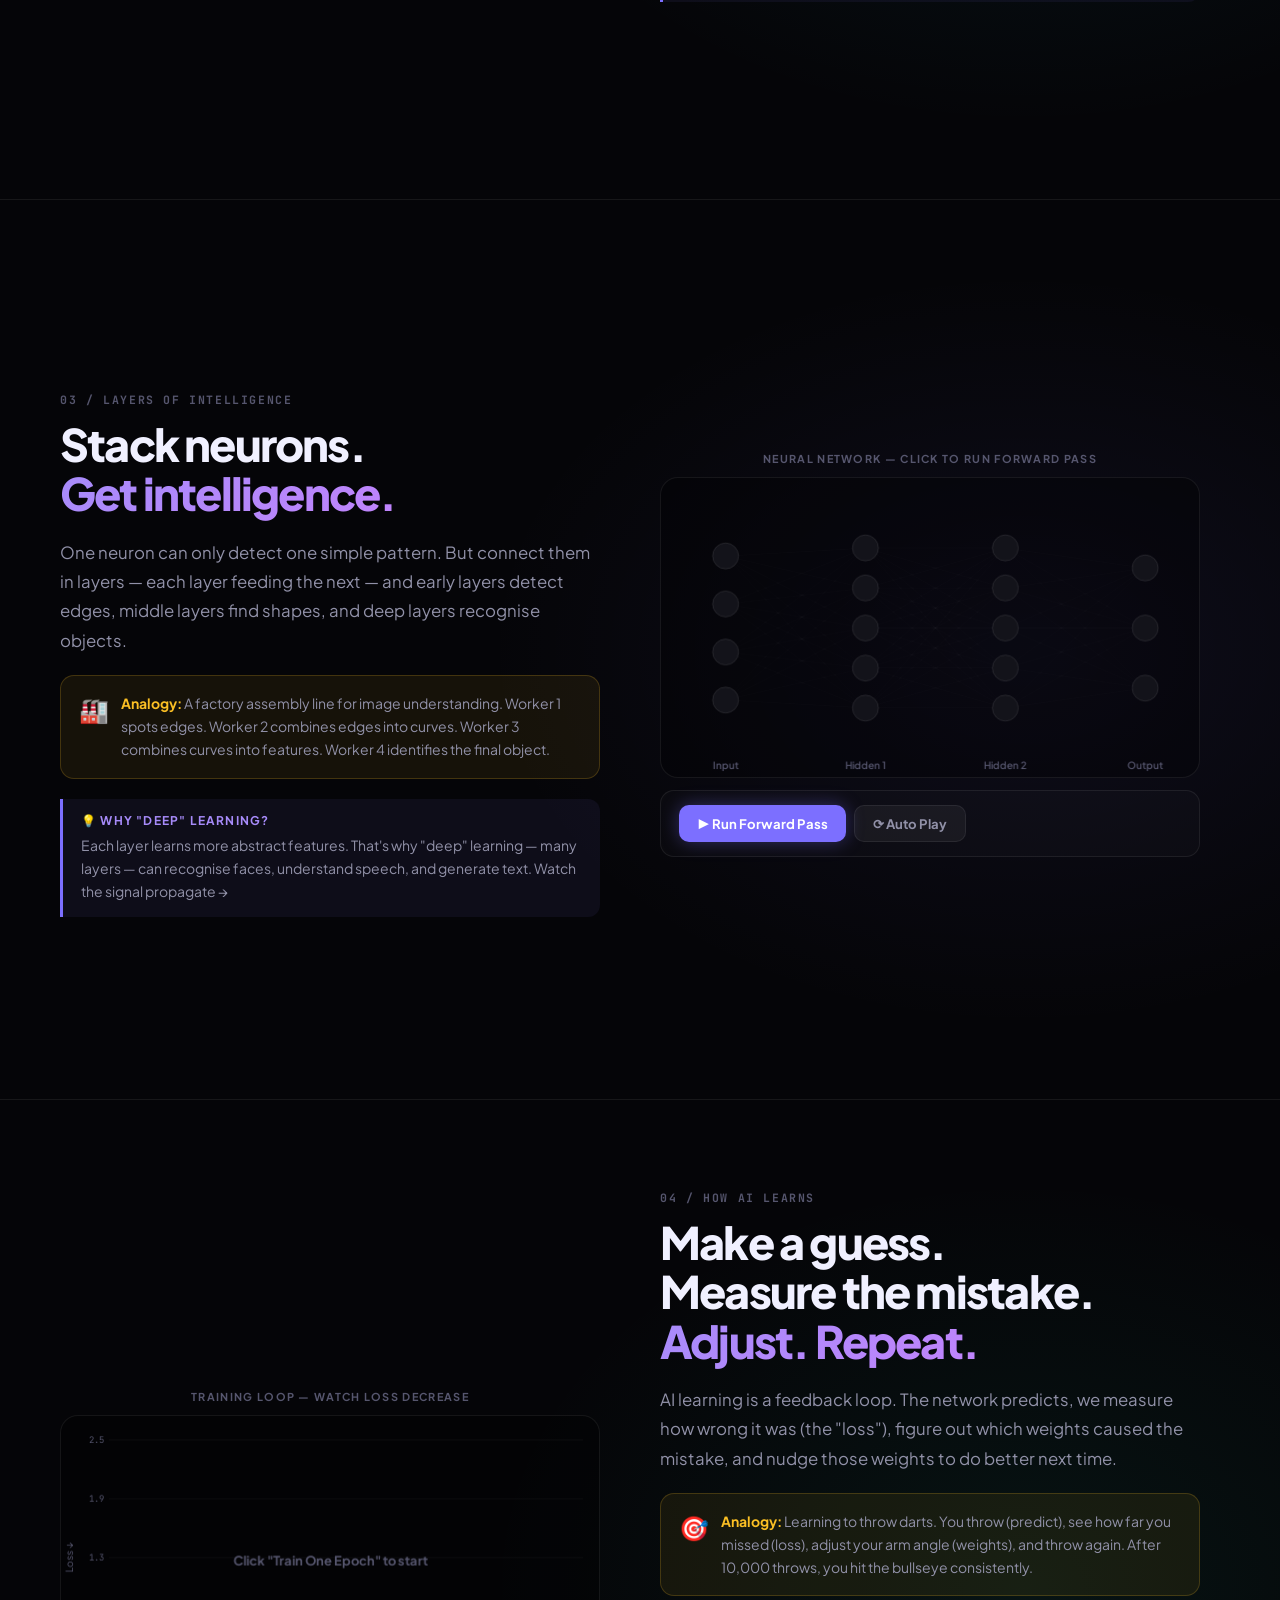
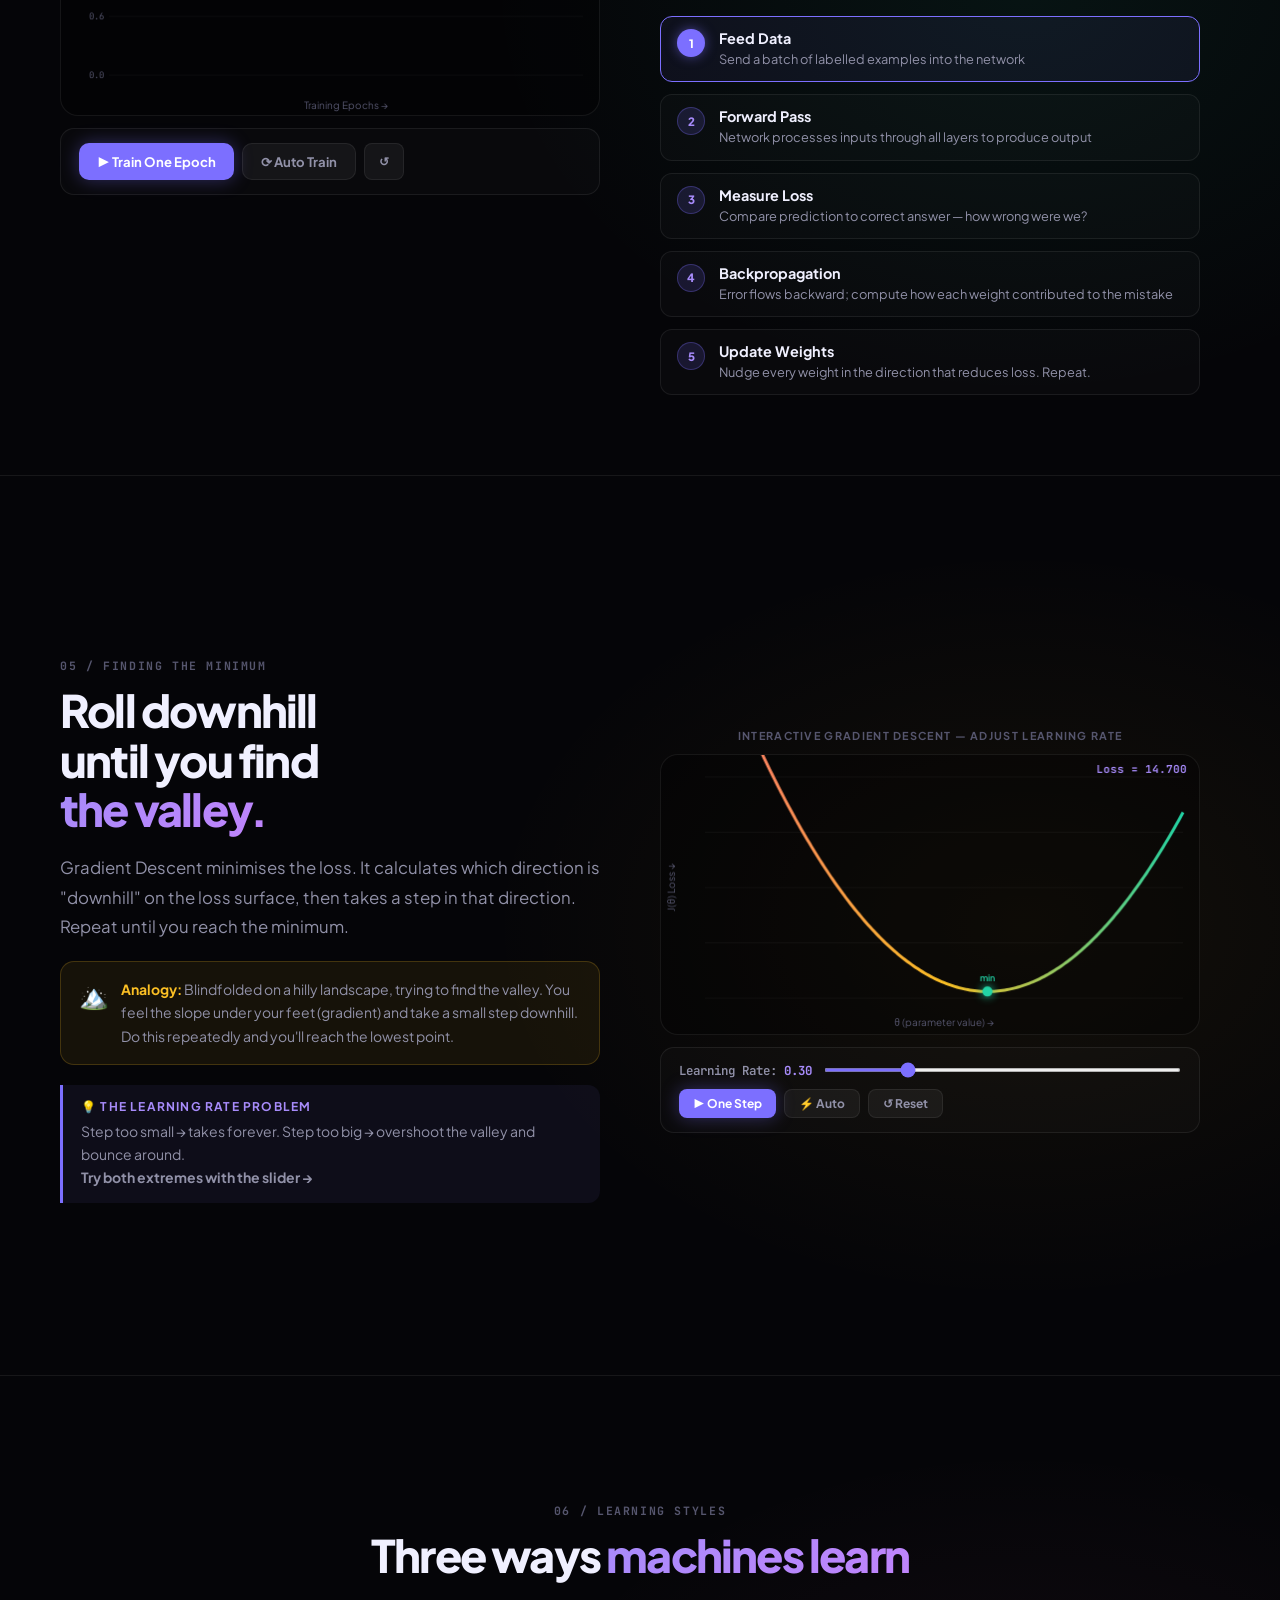
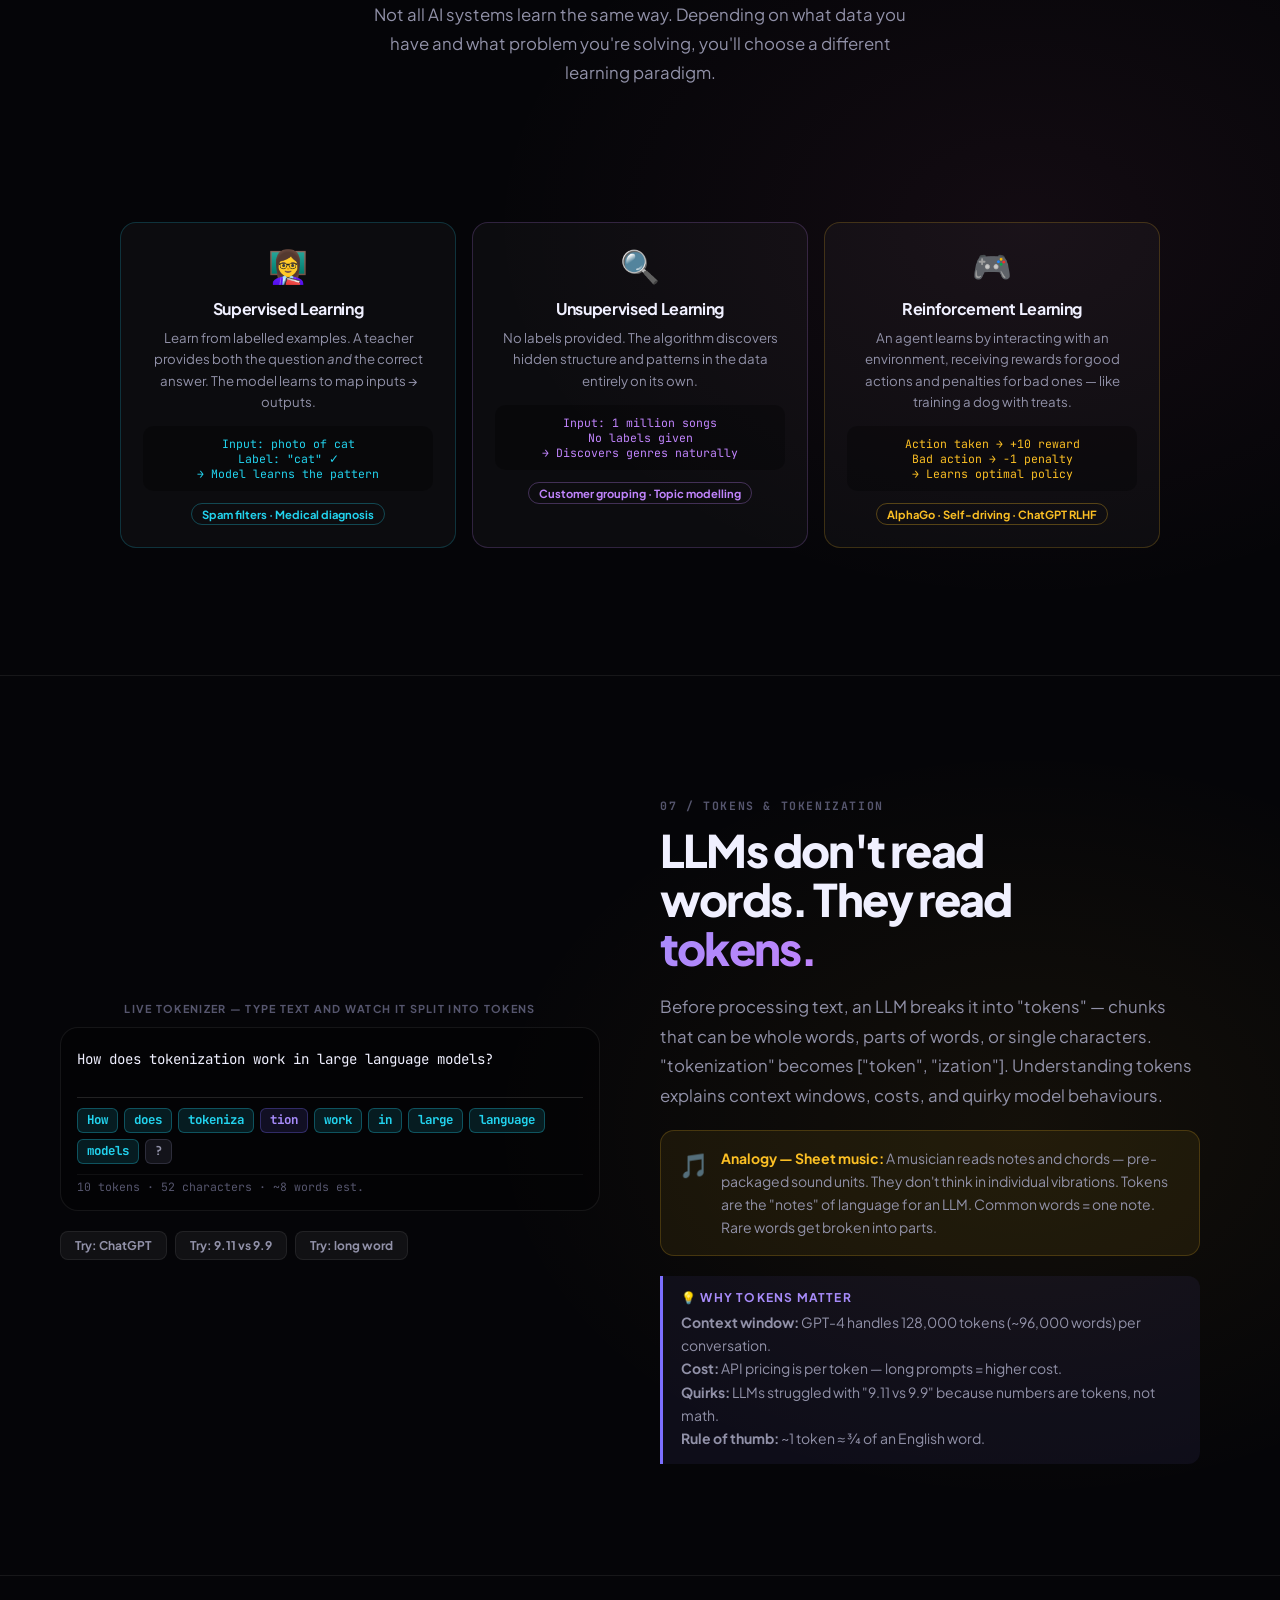
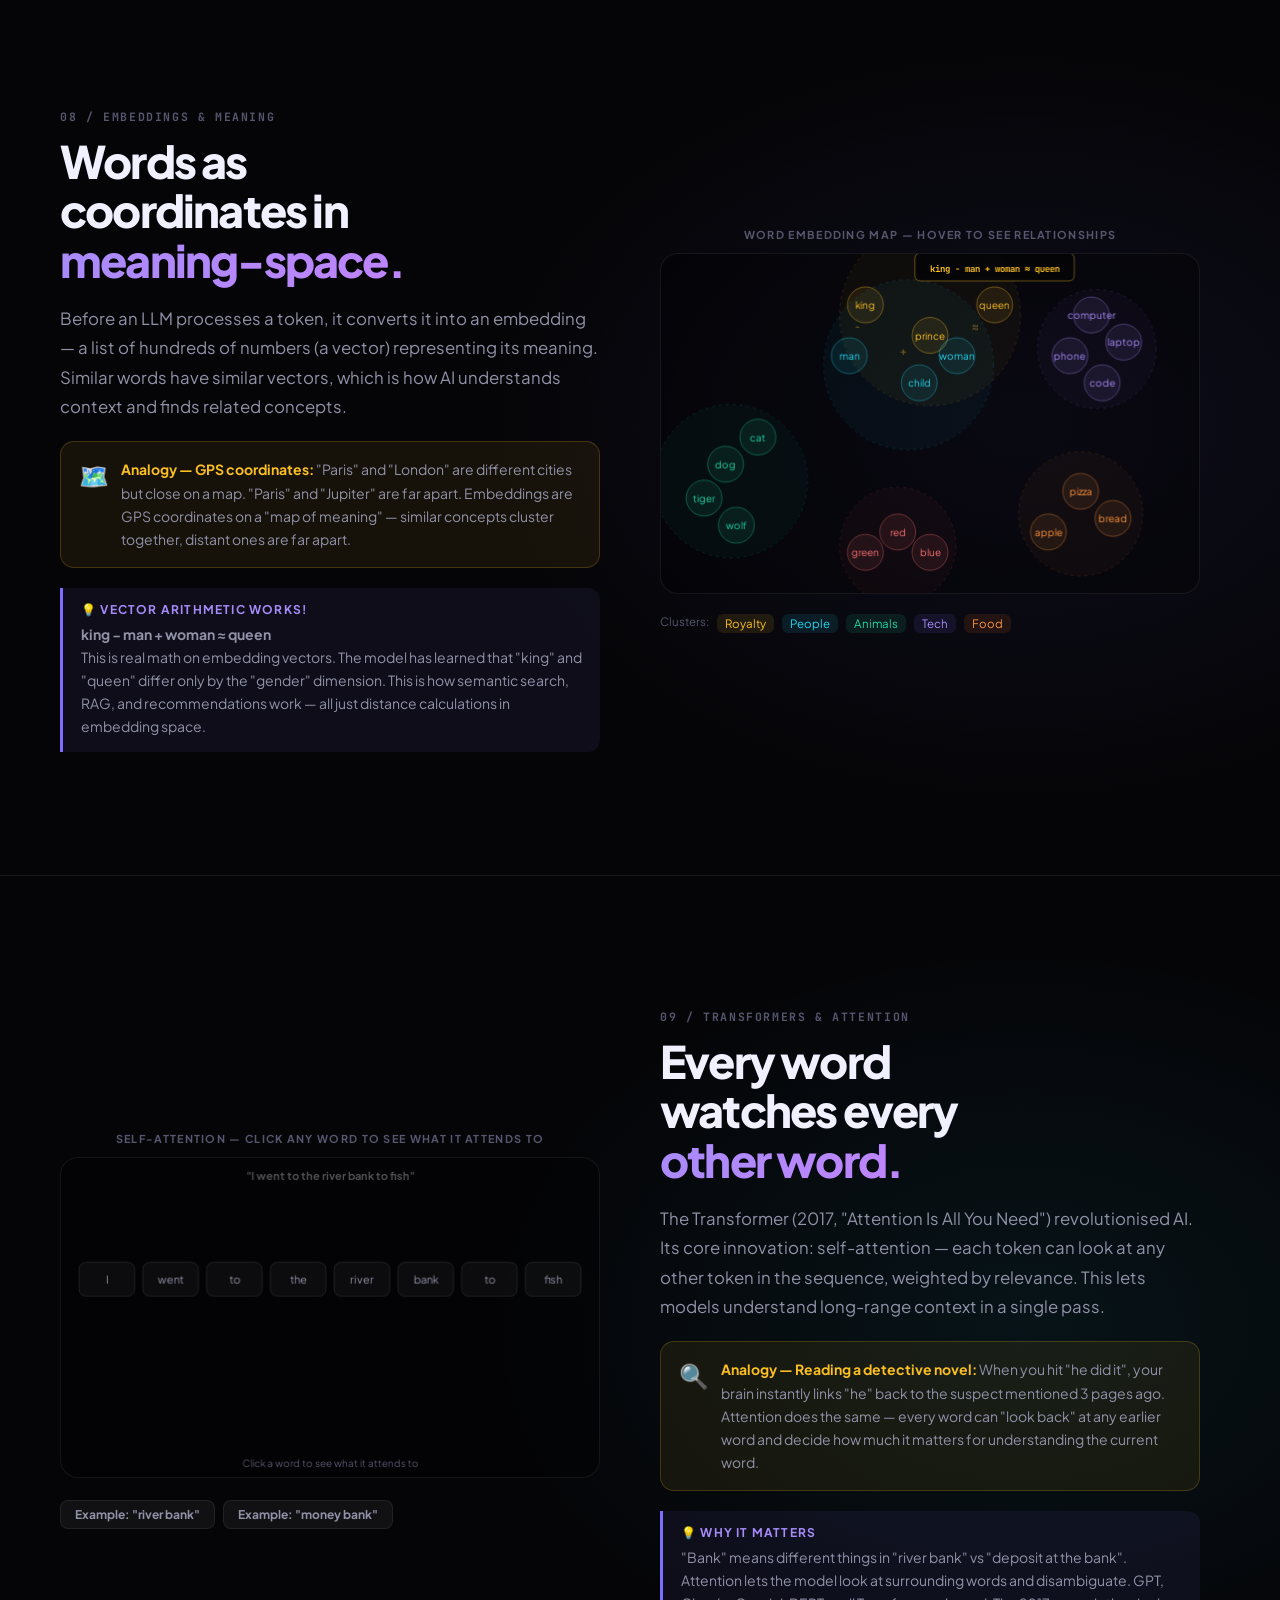
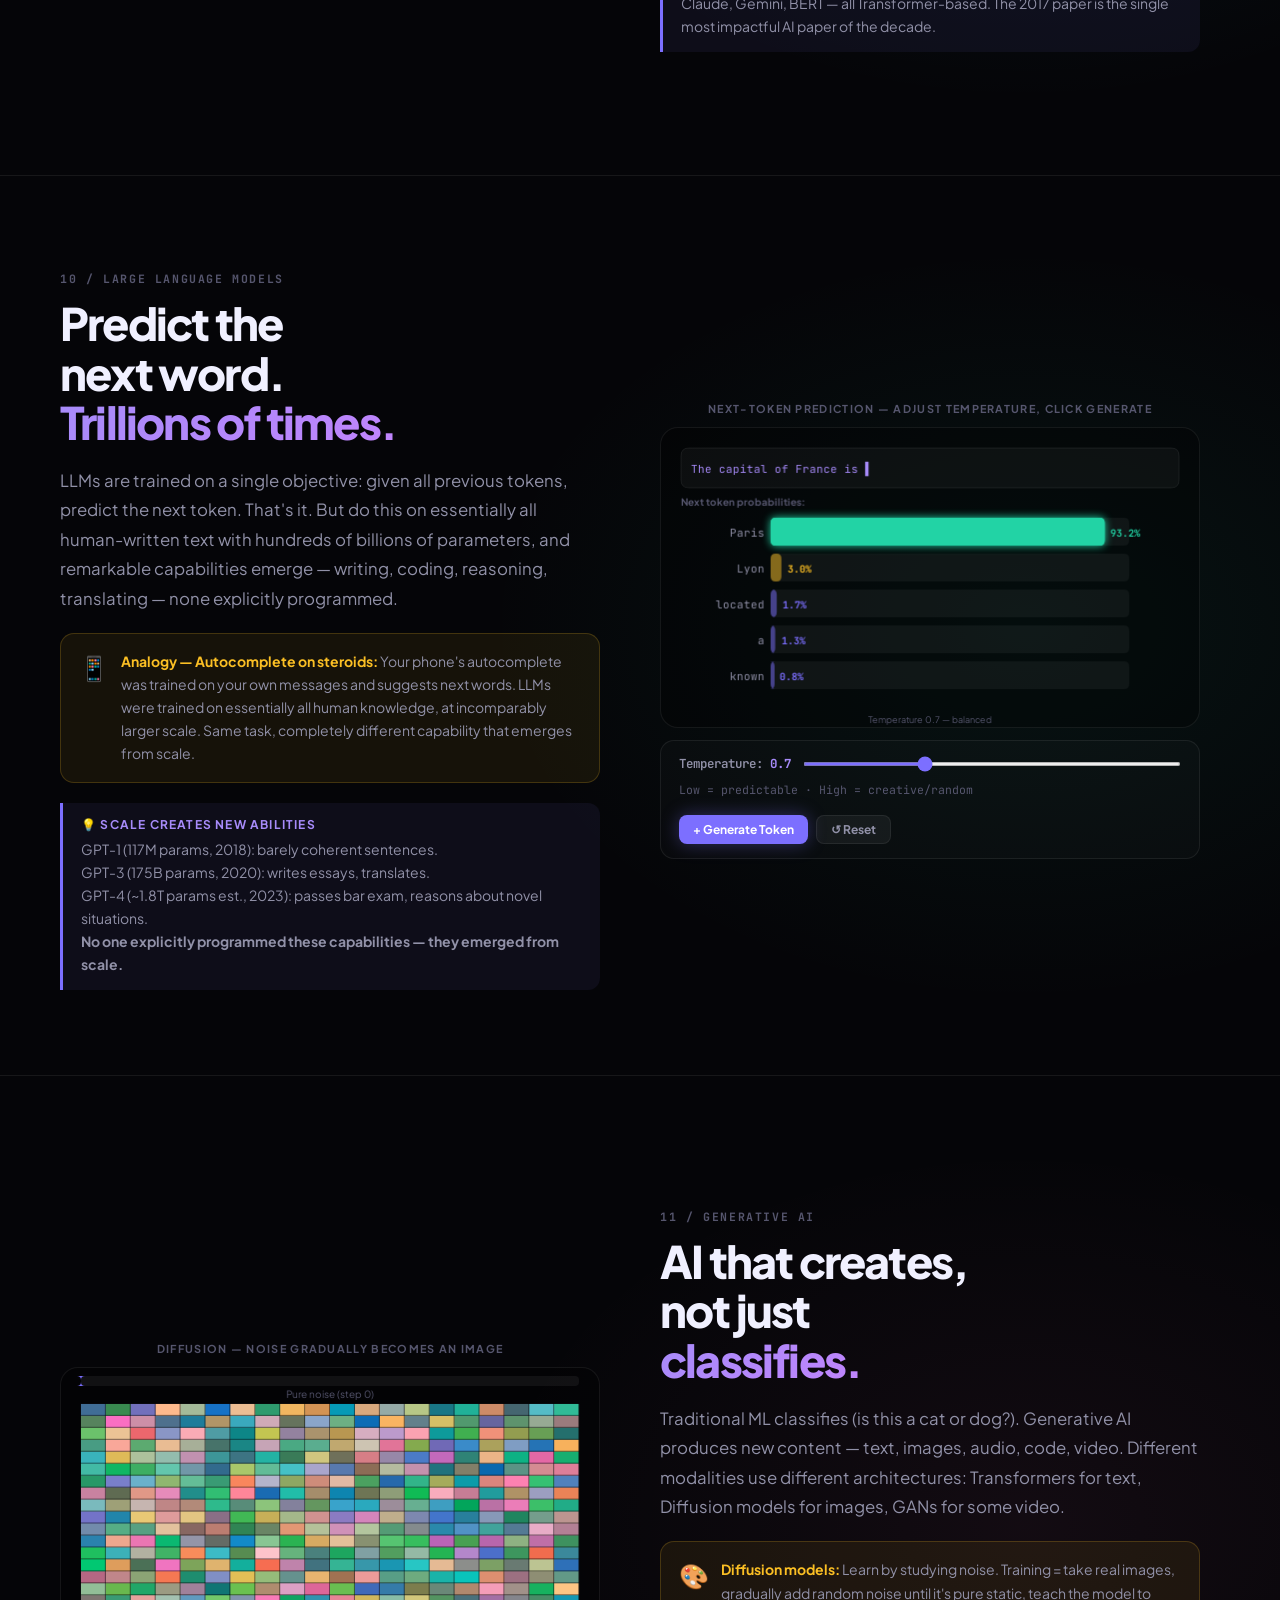
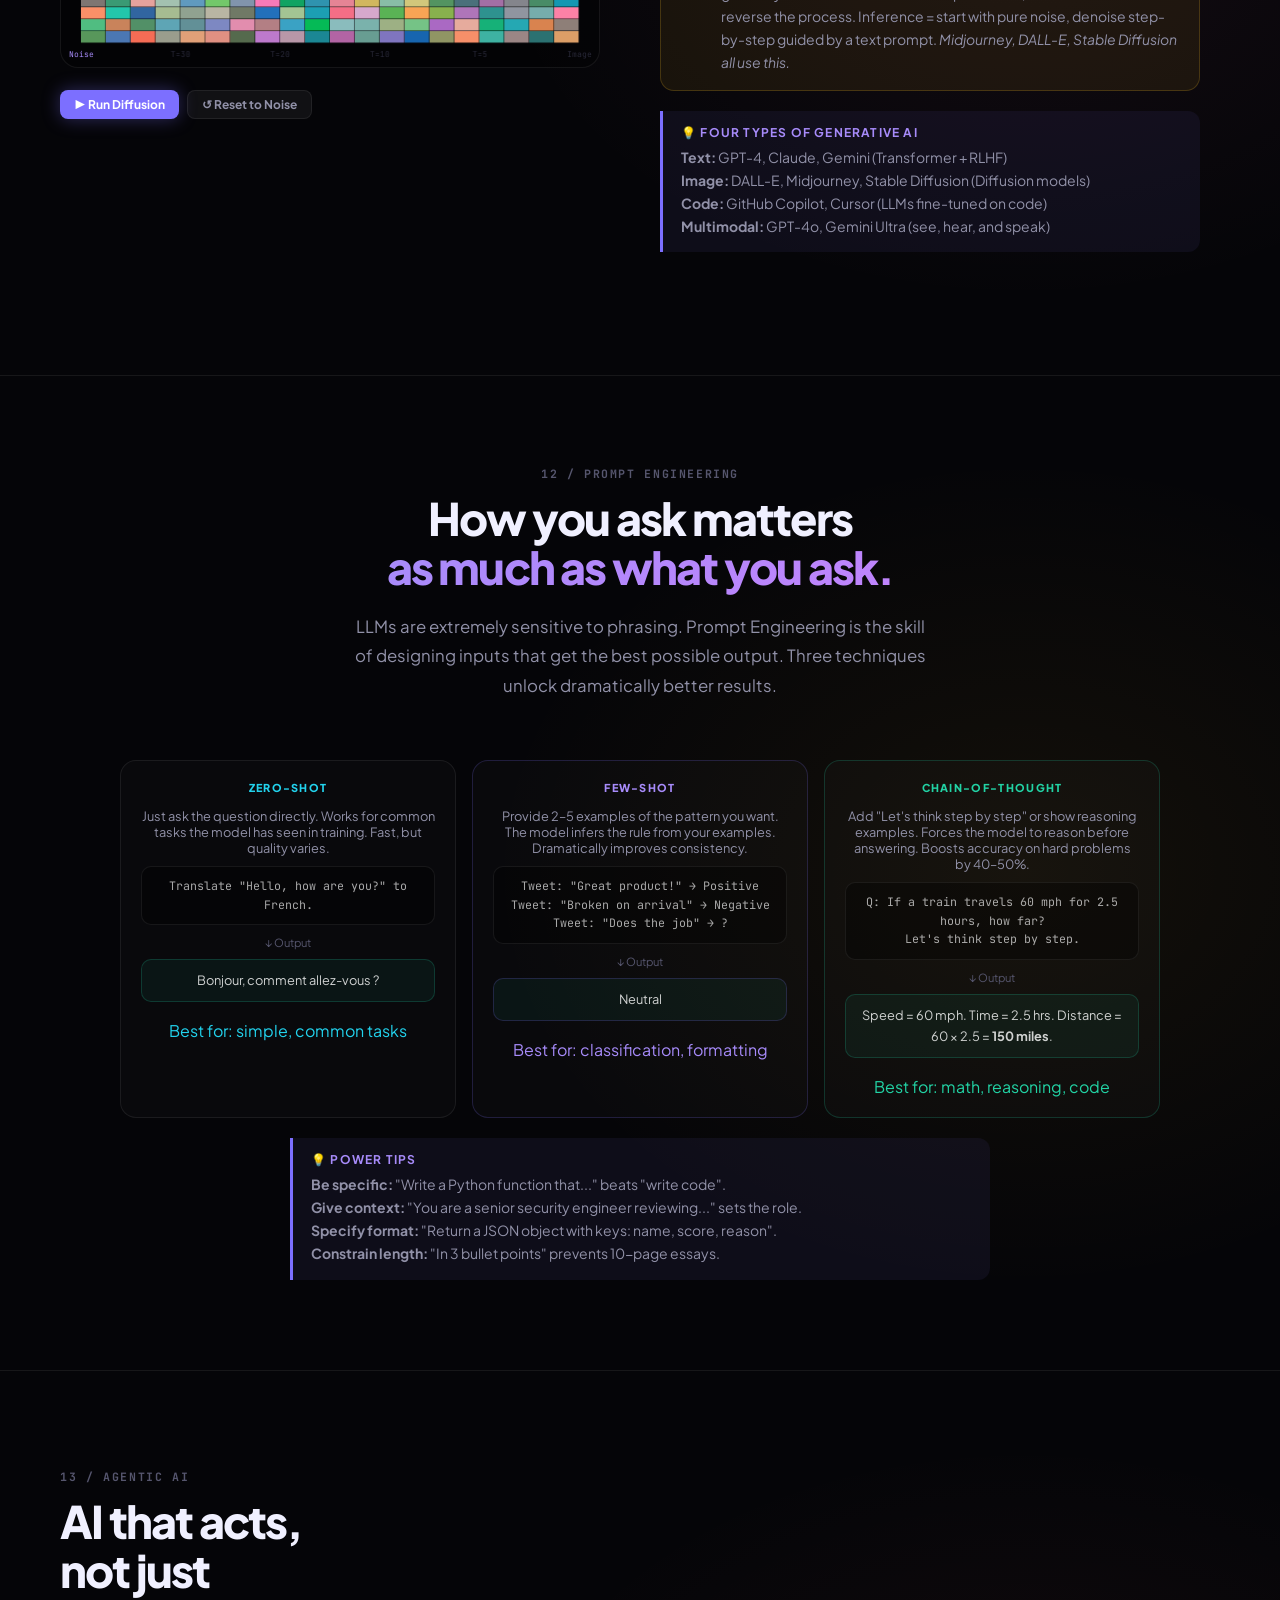
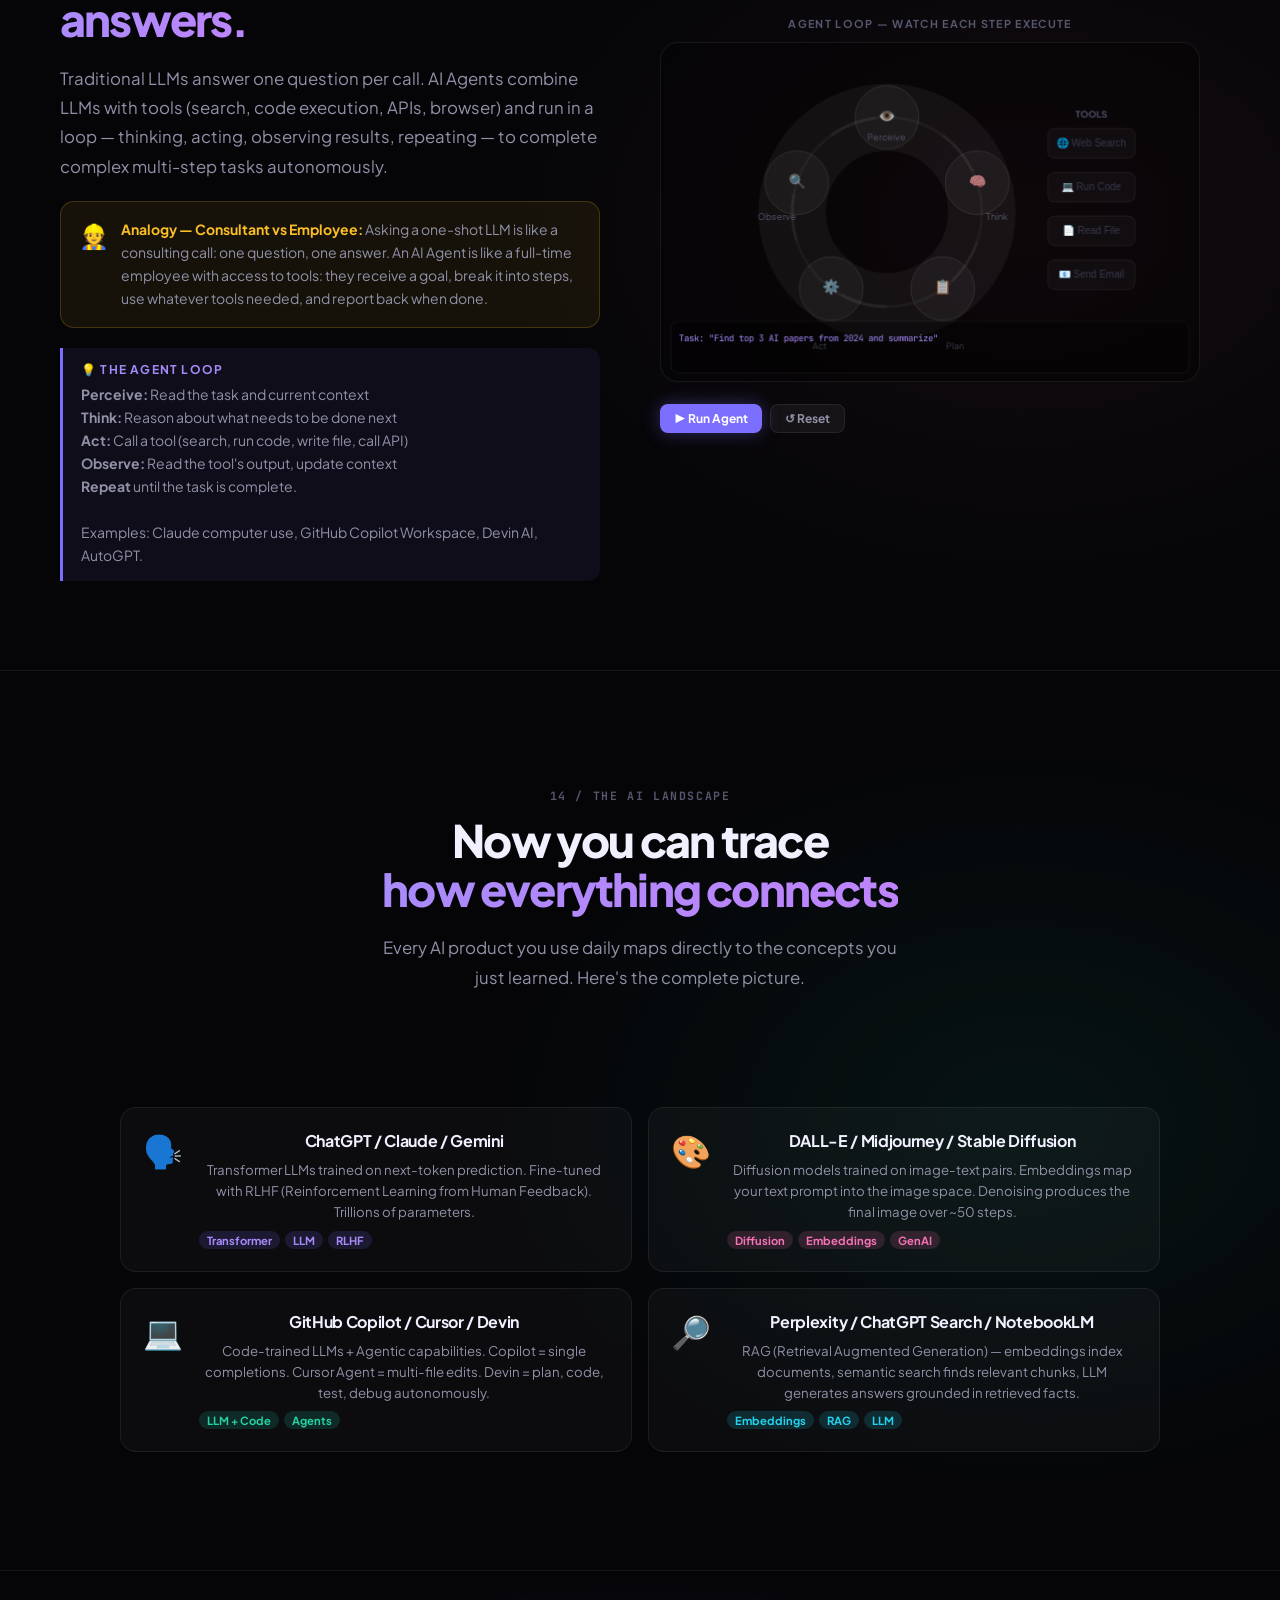
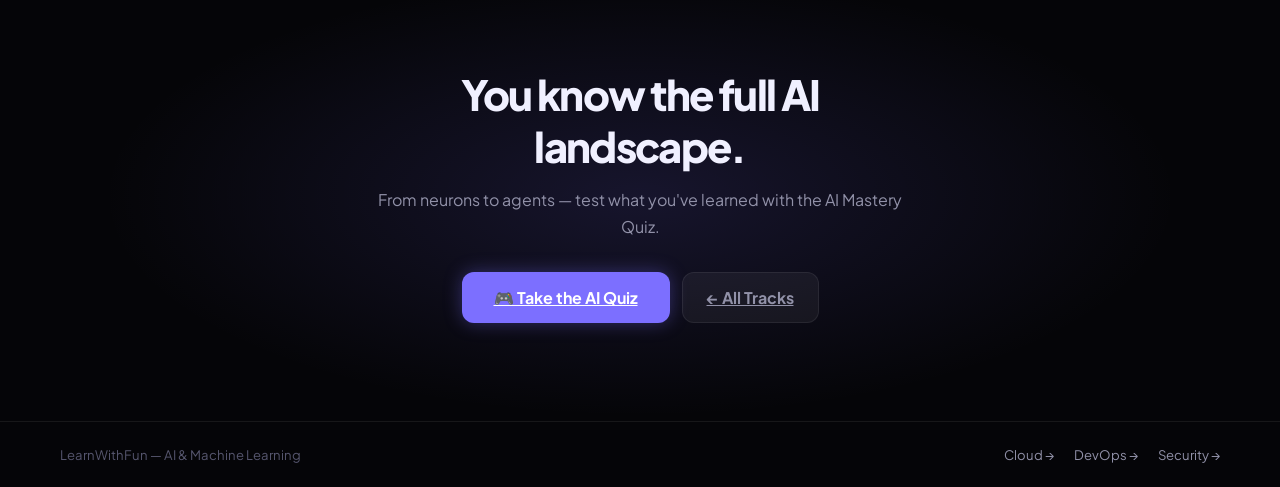
==== commit 0aecaa0e: "Expand AI learning page from 7 to 14 sections covering complete AI curriculum Added 7 new scroll-sto" ====
--- a/learn-ai.html
+++ b/learn-ai.html
@@ -3,7 +3,7 @@
 <head>
   <meta charset="UTF-8" />
   <meta name="viewport" content="width=device-width, initial-scale=1.0" />
-  <title>AI Basics — LearnWithFun</title>
+  <title>AI & Machine Learning — LearnWithFun</title>
   <link rel="preconnect" href="https://fonts.googleapis.com" />
   <link rel="preconnect" href="https://fonts.gstatic.com" crossorigin />
   <link href="https://fonts.googleapis.com/css2?family=Space+Grotesk:wght@400;500;600;700&family=Plus+Jakarta+Sans:wght@400;500;600;700;800&family=JetBrains+Mono:wght@400;700&display=swap" rel="stylesheet" />
@@ -11,316 +11,521 @@
 </head>
 <body>
 
-  <div class="scroll-progress"><div class="scroll-progress-fill" id="spFill"></div></div>
-
-  <!-- TOP NAV -->
-  <nav class="learn-topnav">
-    <div class="learn-topnav-inner">
-      <a href="index.html" class="learn-back">← Home</a>
-      <span class="learn-track-name">🧠 AI & Machine Learning — Basics</span>
-      <a href="ai.html" class="learn-quiz-link">Take the Quiz →</a>
-    </div>
-  </nav>
-
-  <!-- SIDE DOTS -->
-  <aside class="nav-dots" id="navDots">
-    <a class="nav-dot active" href="#s1" data-idx="0"><span class="dot-label">What is AI?</span></a>
-    <a class="nav-dot" href="#s2" data-idx="1"><span class="dot-label">The Neuron</span></a>
-    <a class="nav-dot" href="#s3" data-idx="2"><span class="dot-label">Neural Networks</span></a>
-    <a class="nav-dot" href="#s4" data-idx="3"><span class="dot-label">Training Loop</span></a>
-    <a class="nav-dot" href="#s5" data-idx="4"><span class="dot-label">Gradient Descent</span></a>
-    <a class="nav-dot" href="#s6" data-idx="5"><span class="dot-label">Types of ML</span></a>
-    <a class="nav-dot" href="#s7" data-idx="6"><span class="dot-label">Real World AI</span></a>
-  </aside>
-
-  <!-- ═══════════════════════════════════════════
-       SECTION 1 — WHAT IS AI?
-       ═══════════════════════════════════════════ -->
-  <section class="learn-section" id="s1" data-dot="0" data-accent="purple">
-    <div class="s-text anim-in">
-      <div class="s-num">01 / What is AI?</div>
-      <h2>AI doesn't follow rules.<br><span class="accent">It discovers them.</span></h2>
-      <p class="s-lead">Traditional software runs on explicit instructions you write. AI flips this: instead of telling it what to do, you show it thousands of examples and it learns the pattern on its own.</p>
-      <div class="analogy-box">
-        <span class="analogy-icon">👶</span>
-        <p><strong>Analogy:</strong> Teaching a child to recognise dogs. You don't write rules like "4 legs AND fur AND tail". You just show 1,000 photos labelled "dog" or "not dog". The child figures out the pattern. AI works the same way.</p>
-      </div>
-      <div class="key-insight">
-        <span>💡 The key shift</span>
-        <p>Traditional code: <code style="color:#22d3ee;font-family:'JetBrains Mono',monospace">IF ears AND fur THEN dog</code><br>
-        Machine Learning: show examples → algorithm discovers the IF-THEN itself.</p>
-      </div>
-    </div>
-    <div class="s-visual anim-in delay">
-      <div class="visual-label">Traditional Code vs Machine Learning</div>
-      <div class="canvas-wrap" id="aiCompareCanvas" style="min-height:320px"></div>
-    </div>
-  </section>
-
-  <!-- ═══════════════════════════════════════════
-       SECTION 2 — THE NEURON
-       ═══════════════════════════════════════════ -->
-  <section class="learn-section flip" id="s2" data-dot="1" data-accent="cyan">
-    <div class="s-text anim-in">
-      <div class="s-num">02 / The Building Block</div>
-      <h2>One neuron,<br><span class="accent">one decision.</span></h2>
-      <p class="s-lead">Every AI system — from image recognisers to ChatGPT — is built from the same tiny unit: the artificial neuron. It takes inputs, multiplies each by a learnable weight, sums them up, and fires an output.</p>
-      <div class="analogy-box">
-        <span class="analogy-icon">⚖️</span>
-        <p><strong>Analogy:</strong> A judge deciding a verdict. Each piece of evidence (input) has a weight of importance. The judge sums the weighted evidence, and if it crosses a threshold, they rule "guilty" (neuron fires). Weights = the judge's learned experience.</p>
-      </div>
-      <div class="key-insight">
-        <span>💡 The math in plain English</span>
-        <p><strong>Output = Activation( x₁·w₁ + x₂·w₂ + x₃·w₃ + bias )</strong><br>
-        Move the sliders below to see this live.</p>
-      </div>
-    </div>
-    <div class="s-visual anim-in delay">
-      <div class="visual-label">Interactive Neuron — move the sliders</div>
-      <div class="canvas-wrap" id="neuronCanvas" style="min-height:280px"></div>
-      <div class="controls" id="neuronControls"></div>
-    </div>
-  </section>
-
-  <!-- ═══════════════════════════════════════════
-       SECTION 3 — NEURAL NETWORKS
-       ═══════════════════════════════════════════ -->
-  <section class="learn-section" id="s3" data-dot="2" data-accent="purple">
-    <div class="s-text anim-in">
-      <div class="s-num">03 / Layers of Intelligence</div>
-      <h2>Stack neurons.<br><span class="accent">Get intelligence.</span></h2>
-      <p class="s-lead">One neuron can only detect one simple pattern. But connect them in layers — each layer feeding the next — and early layers detect simple things like edges, middle layers find shapes, and deep layers recognise objects.</p>
-      <div class="analogy-box">
-        <span class="analogy-icon">🏭</span>
-        <p><strong>Analogy:</strong> A factory assembly line for image understanding. Worker 1 spots edges. Worker 2 combines edges into curves. Worker 3 combines curves into features like "nose" or "wheel". Worker 4 identifies the final object.</p>
-      </div>
-      <div class="key-insight">
-        <span>💡 Why depth matters</span>
-        <p>Each layer learns more abstract features. That's why "deep" learning — many layers — can recognise faces, understand speech, and generate text. Watch the signal propagate →</p>
-      </div>
-    </div>
-    <div class="s-visual anim-in delay">
-      <div class="visual-label">Neural Network — click to run forward pass</div>
-      <div class="canvas-wrap" id="networkCanvas" style="min-height:300px"></div>
-      <div class="controls">
-        <div class="ctrl-bar">
-          <button class="btn-learn primary" id="btnRunNetwork">▶ Run Forward Pass</button>
-          <button class="btn-learn ghost" id="btnAutoNetwork">⟳ Auto Play</button>
-        </div>
-      </div>
-    </div>
-  </section>
-
-  <!-- ═══════════════════════════════════════════
-       SECTION 4 — TRAINING LOOP
-       ═══════════════════════════════════════════ -->
-  <section class="learn-section flip" id="s4" data-dot="3" data-accent="green">
-    <div class="s-text anim-in">
-      <div class="s-num">04 / How AI Learns</div>
-      <h2>Make a guess.<br>Measure the mistake.<br><span class="accent">Adjust. Repeat.</span></h2>
-      <p class="s-lead">AI learning is a feedback loop. The network makes a prediction, we measure how wrong it was (the "loss"), figure out which weights caused the mistake, and nudge those weights to do better next time.</p>
-      <div class="analogy-box">
-        <span class="analogy-icon">🎯</span>
-        <p><strong>Analogy:</strong> Learning to throw darts. You throw (predict), see how far you missed (loss), adjust your arm angle (weights), and throw again. After 10,000 throws, you're hitting the bullseye consistently.</p>
-      </div>
-      <div class="step-list" id="trainingSteps">
-        <div class="step-item active" data-step="0">
-          <div class="step-badge">1</div>
-          <div class="step-text"><h5>Feed Data</h5><p>Send a batch of labelled examples into the network</p></div>
-        </div>
-        <div class="step-item" data-step="1">
-          <div class="step-badge">2</div>
-          <div class="step-text"><h5>Forward Pass → Prediction</h5><p>Network processes inputs through all layers to produce output</p></div>
-        </div>
-        <div class="step-item" data-step="2">
-          <div class="step-badge">3</div>
-          <div class="step-text"><h5>Measure Loss</h5><p>Compare prediction to correct answer. Calculate how wrong it was.</p></div>
-        </div>
-        <div class="step-item" data-step="3">
-          <div class="step-badge">4</div>
-          <div class="step-text"><h5>Backpropagation</h5><p>Error flows backward. Compute how each weight contributed to the mistake.</p></div>
-        </div>
-        <div class="step-item" data-step="4">
-          <div class="step-badge">5</div>
-          <div class="step-text"><h5>Update Weights</h5><p>Nudge every weight in the direction that reduces loss. Repeat from step 1.</p></div>
-        </div>
-      </div>
-    </div>
-    <div class="s-visual anim-in delay">
-      <div class="visual-label">Training loop — watch loss decrease</div>
-      <div class="canvas-wrap" id="trainingCanvas" style="min-height:300px"></div>
-      <div class="controls">
-        <div class="ctrl-bar">
-          <button class="btn-learn primary" id="btnTrain">▶ Train One Epoch</button>
-          <button class="btn-learn ghost" id="btnTrainAuto">⟳ Auto Train</button>
-          <button class="btn-learn ghost sm" id="btnTrainReset">↺</button>
-        </div>
-      </div>
-    </div>
-  </section>
-
-  <!-- ═══════════════════════════════════════════
-       SECTION 5 — GRADIENT DESCENT
-       ═══════════════════════════════════════════ -->
-  <section class="learn-section" id="s5" data-dot="4" data-accent="orange">
-    <div class="s-text anim-in">
-      <div class="s-num">05 / Finding the Minimum</div>
-      <h2>Roll downhill<br>until you find<br><span class="accent">the valley.</span></h2>
-      <p class="s-lead">Gradient Descent is the algorithm that minimises the loss. It calculates which direction is "downhill" on the loss surface, then takes a step in that direction. Repeat until you reach the lowest point (minimum loss).</p>
-      <div class="analogy-box">
-        <span class="analogy-icon">🏔️</span>
-        <p><strong>Analogy:</strong> You're blindfolded on a hilly landscape trying to find the valley. You feel the slope under your feet (gradient) and take a small step downhill. Do this repeatedly and you'll eventually reach the lowest point.</p>
-      </div>
-      <div class="key-insight">
-        <span>💡 The Learning Rate problem</span>
-        <p>Step too small: takes forever to reach the bottom.<br>
-        Step too big: you overshoot the valley and bounce around.<br>
-        <strong>Try both extremes with the slider →</strong></p>
-      </div>
-    </div>
-    <div class="s-visual anim-in delay">
-      <div class="visual-label">Interactive gradient descent — adjust learning rate</div>
-      <div class="canvas-wrap" id="gradCanvas" style="min-height:280px"></div>
-      <div class="controls" id="gradControls">
-        <div class="ctrl-row">
-          <span class="ctrl-label">Learning Rate: <span class="ctrl-val" id="lrVal">0.30</span></span>
-          <input class="ctrl-slider" type="range" id="lrSlider" min="1" max="10" value="3" />
-        </div>
-        <div class="ctrl-bar">
-          <button class="btn-learn primary sm" id="btnGradStep">▶ One Step</button>
-          <button class="btn-learn ghost sm" id="btnGradAuto">⚡ Auto</button>
-          <button class="btn-learn ghost sm" id="btnGradReset">↺ Reset</button>
-        </div>
-      </div>
-    </div>
-  </section>
-
-  <!-- ═══════════════════════════════════════════
-       SECTION 6 — TYPES OF ML
-       ═══════════════════════════════════════════ -->
-  <section class="learn-section full-center" id="s6" data-dot="5" data-accent="pink">
-    <div class="s-text anim-in" style="max-width:760px;margin:0 auto;text-align:center">
-      <div class="s-num" style="text-align:center">06 / Learning Styles</div>
-      <h2>Three ways <span class="accent">machines learn</span></h2>
-      <p class="s-lead" style="max-width:560px;margin:0 auto">Not all AI systems learn the same way. Depending on what data you have and what problem you're solving, you'll choose a different learning paradigm.</p>
-    </div>
-    <div class="anim-in delay" style="width:100%">
-      <div class="compare-grid cols-3" id="mlTypesGrid">
-        <div class="compare-card" style="border-color:rgba(34,211,238,0.2)">
-          <div class="cc-icon">👩‍🏫</div>
-          <h4>Supervised Learning</h4>
-          <p>Learn from labelled examples. A teacher provides both the question <em>and</em> the correct answer. The model learns to map inputs → outputs.</p>
-          <div style="margin-top:14px;background:rgba(0,0,0,0.3);border-radius:10px;padding:10px;font-family:'JetBrains Mono',monospace;font-size:0.72rem;color:#22d3ee">
-            Input: photo of cat<br>Label: "cat" ✓<br>Input: photo of dog<br>Label: "dog" ✓<br>→ Model learns the pattern
+<div class="scroll-progress"><div class="scroll-progress-fill" id="spFill"></div></div>
+
+<nav class="learn-topnav">
+  <div class="learn-topnav-inner">
+    <a href="index.html" class="learn-back">← Home</a>
+    <span class="learn-track-name">🧠 AI & Machine Learning — Complete Guide</span>
+    <a href="ai.html" class="learn-quiz-link">Take the Quiz →</a>
+  </div>
+</nav>
+
+<aside class="nav-dots" id="navDots">
+  <a class="nav-dot active" href="#s1"  data-idx="0"><span class="dot-label">What is AI?</span></a>
+  <a class="nav-dot" href="#s2"  data-idx="1"><span class="dot-label">The Neuron</span></a>
+  <a class="nav-dot" href="#s3"  data-idx="2"><span class="dot-label">Neural Networks</span></a>
+  <a class="nav-dot" href="#s4"  data-idx="3"><span class="dot-label">Training Loop</span></a>
+  <a class="nav-dot" href="#s5"  data-idx="4"><span class="dot-label">Gradient Descent</span></a>
+  <a class="nav-dot" href="#s6"  data-idx="5"><span class="dot-label">Types of ML</span></a>
+  <a class="nav-dot" href="#s7"  data-idx="6"><span class="dot-label">Tokens</span></a>
+  <a class="nav-dot" href="#s8"  data-idx="7"><span class="dot-label">Embeddings</span></a>
+  <a class="nav-dot" href="#s9"  data-idx="8"><span class="dot-label">Transformers</span></a>
+  <a class="nav-dot" href="#s10" data-idx="9"><span class="dot-label">LLMs</span></a>
+  <a class="nav-dot" href="#s11" data-idx="10"><span class="dot-label">Generative AI</span></a>
+  <a class="nav-dot" href="#s12" data-idx="11"><span class="dot-label">Prompt Engineering</span></a>
+  <a class="nav-dot" href="#s13" data-idx="12"><span class="dot-label">AI Agents</span></a>
+  <a class="nav-dot" href="#s14" data-idx="13"><span class="dot-label">Real World AI</span></a>
+</aside>
+
+<!-- ═══════ S1: WHAT IS AI ═══════ -->
+<section class="learn-section" id="s1" data-dot="0" data-accent="purple">
+  <div class="s-text anim-in">
+    <div class="s-num">01 / What is AI?</div>
+    <h2>AI doesn't follow rules.<br><span class="accent">It discovers them.</span></h2>
+    <p class="s-lead">Traditional software runs on explicit instructions you write. AI flips this: instead of telling it what to do, you show it thousands of examples and it learns the pattern on its own.</p>
+    <div class="analogy-box">
+      <span class="analogy-icon">👶</span>
+      <p><strong>Analogy:</strong> Teaching a child to recognise dogs. You don't write rules like "4 legs AND fur AND tail". You just show 1,000 photos labelled "dog" or "not dog". The child figures out the pattern. AI works the same way.</p>
+    </div>
+    <div class="key-insight">
+      <span>💡 The key shift</span>
+      <p>Traditional code: <code style="color:#22d3ee;font-family:'JetBrains Mono',monospace">IF ears AND fur THEN dog</code><br>
+      Machine Learning: show examples → algorithm discovers the IF-THEN itself.</p>
+    </div>
+  </div>
+  <div class="s-visual anim-in delay">
+    <div class="visual-label">Traditional Code vs Machine Learning</div>
+    <div class="canvas-wrap" id="aiCompareCanvas" style="min-height:320px"></div>
+  </div>
+</section>
+
+<!-- ═══════ S2: THE NEURON ═══════ -->
+<section class="learn-section flip" id="s2" data-dot="1" data-accent="cyan">
+  <div class="s-text anim-in">
+    <div class="s-num">02 / The Building Block</div>
+    <h2>One neuron,<br><span class="accent">one decision.</span></h2>
+    <p class="s-lead">Every AI — from image recognisers to ChatGPT — is built from the same tiny unit: the artificial neuron. It takes inputs, multiplies each by a learnable weight, sums them up, and fires an output.</p>
+    <div class="analogy-box">
+      <span class="analogy-icon">⚖️</span>
+      <p><strong>Analogy:</strong> A judge deciding a verdict. Each piece of evidence (input) has a weight of importance. The judge sums the weighted evidence, and if it crosses a threshold, they rule "guilty" (neuron fires). Weights = the judge's learned experience.</p>
+    </div>
+    <div class="key-insight">
+      <span>💡 The math in plain English</span>
+      <p><strong>Output = Activation( x₁·w₁ + x₂·w₂ + x₃·w₃ + bias )</strong><br>Move the sliders to see this live.</p>
+    </div>
+  </div>
+  <div class="s-visual anim-in delay">
+    <div class="visual-label">Interactive Neuron — move the sliders</div>
+    <div class="canvas-wrap" id="neuronCanvas" style="min-height:280px"></div>
+    <div class="controls" id="neuronControls"></div>
+  </div>
+</section>
+
+<!-- ═══════ S3: NEURAL NETWORKS ═══════ -->
+<section class="learn-section" id="s3" data-dot="2" data-accent="purple">
+  <div class="s-text anim-in">
+    <div class="s-num">03 / Layers of Intelligence</div>
+    <h2>Stack neurons.<br><span class="accent">Get intelligence.</span></h2>
+    <p class="s-lead">One neuron can only detect one simple pattern. But connect them in layers — each layer feeding the next — and early layers detect edges, middle layers find shapes, and deep layers recognise objects.</p>
+    <div class="analogy-box">
+      <span class="analogy-icon">🏭</span>
+      <p><strong>Analogy:</strong> A factory assembly line for image understanding. Worker 1 spots edges. Worker 2 combines edges into curves. Worker 3 combines curves into features. Worker 4 identifies the final object.</p>
+    </div>
+    <div class="key-insight">
+      <span>💡 Why "deep" learning?</span>
+      <p>Each layer learns more abstract features. That's why "deep" learning — many layers — can recognise faces, understand speech, and generate text. Watch the signal propagate →</p>
+    </div>
+  </div>
+  <div class="s-visual anim-in delay">
+    <div class="visual-label">Neural Network — click to run forward pass</div>
+    <div class="canvas-wrap" id="networkCanvas" style="min-height:300px"></div>
+    <div class="controls">
+      <div class="ctrl-bar">
+        <button class="btn-learn primary" id="btnRunNetwork">▶ Run Forward Pass</button>
+        <button class="btn-learn ghost" id="btnAutoNetwork">⟳ Auto Play</button>
+      </div>
+    </div>
+  </div>
+</section>
+
+<!-- ═══════ S4: TRAINING LOOP ═══════ -->
+<section class="learn-section flip" id="s4" data-dot="3" data-accent="green">
+  <div class="s-text anim-in">
+    <div class="s-num">04 / How AI Learns</div>
+    <h2>Make a guess.<br>Measure the mistake.<br><span class="accent">Adjust. Repeat.</span></h2>
+    <p class="s-lead">AI learning is a feedback loop. The network predicts, we measure how wrong it was (the "loss"), figure out which weights caused the mistake, and nudge those weights to do better next time.</p>
+    <div class="analogy-box">
+      <span class="analogy-icon">🎯</span>
+      <p><strong>Analogy:</strong> Learning to throw darts. You throw (predict), see how far you missed (loss), adjust your arm angle (weights), and throw again. After 10,000 throws, you hit the bullseye consistently.</p>
+    </div>
+    <div class="step-list" id="trainingSteps">
+      <div class="step-item active" data-step="0"><div class="step-badge">1</div><div class="step-text"><h5>Feed Data</h5><p>Send a batch of labelled examples into the network</p></div></div>
+      <div class="step-item" data-step="1"><div class="step-badge">2</div><div class="step-text"><h5>Forward Pass</h5><p>Network processes inputs through all layers to produce output</p></div></div>
+      <div class="step-item" data-step="2"><div class="step-badge">3</div><div class="step-text"><h5>Measure Loss</h5><p>Compare prediction to correct answer — how wrong were we?</p></div></div>
+      <div class="step-item" data-step="3"><div class="step-badge">4</div><div class="step-text"><h5>Backpropagation</h5><p>Error flows backward; compute how each weight contributed to the mistake</p></div></div>
+      <div class="step-item" data-step="4"><div class="step-badge">5</div><div class="step-text"><h5>Update Weights</h5><p>Nudge every weight in the direction that reduces loss. Repeat.</p></div></div>
+    </div>
+  </div>
+  <div class="s-visual anim-in delay">
+    <div class="visual-label">Training loop — watch loss decrease</div>
+    <div class="canvas-wrap" id="trainingCanvas" style="min-height:300px"></div>
+    <div class="controls">
+      <div class="ctrl-bar">
+        <button class="btn-learn primary" id="btnTrain">▶ Train One Epoch</button>
+        <button class="btn-learn ghost" id="btnTrainAuto">⟳ Auto Train</button>
+        <button class="btn-learn ghost sm" id="btnTrainReset">↺</button>
+      </div>
+    </div>
+  </div>
+</section>
+
+<!-- ═══════ S5: GRADIENT DESCENT ═══════ -->
+<section class="learn-section" id="s5" data-dot="4" data-accent="orange">
+  <div class="s-text anim-in">
+    <div class="s-num">05 / Finding the Minimum</div>
+    <h2>Roll downhill<br>until you find<br><span class="accent">the valley.</span></h2>
+    <p class="s-lead">Gradient Descent minimises the loss. It calculates which direction is "downhill" on the loss surface, then takes a step in that direction. Repeat until you reach the minimum.</p>
+    <div class="analogy-box">
+      <span class="analogy-icon">🏔️</span>
+      <p><strong>Analogy:</strong> Blindfolded on a hilly landscape, trying to find the valley. You feel the slope under your feet (gradient) and take a small step downhill. Do this repeatedly and you'll reach the lowest point.</p>
+    </div>
+    <div class="key-insight">
+      <span>💡 The Learning Rate problem</span>
+      <p>Step too small → takes forever. Step too big → overshoot the valley and bounce around.<br><strong>Try both extremes with the slider →</strong></p>
+    </div>
+  </div>
+  <div class="s-visual anim-in delay">
+    <div class="visual-label">Interactive gradient descent — adjust learning rate</div>
+    <div class="canvas-wrap" id="gradCanvas" style="min-height:280px"></div>
+    <div class="controls" id="gradControls">
+      <div class="ctrl-row">
+        <span class="ctrl-label">Learning Rate: <span class="ctrl-val" id="lrVal">0.30</span></span>
+        <input class="ctrl-slider" type="range" id="lrSlider" min="1" max="10" value="3" />
+      </div>
+      <div class="ctrl-bar">
+        <button class="btn-learn primary sm" id="btnGradStep">▶ One Step</button>
+        <button class="btn-learn ghost sm" id="btnGradAuto">⚡ Auto</button>
+        <button class="btn-learn ghost sm" id="btnGradReset">↺ Reset</button>
+      </div>
+    </div>
+  </div>
+</section>
+
+<!-- ═══════ S6: TYPES OF ML ═══════ -->
+<section class="learn-section full-center" id="s6" data-dot="5" data-accent="pink">
+  <div class="s-text anim-in" style="max-width:760px;margin:0 auto;text-align:center">
+    <div class="s-num" style="text-align:center">06 / Learning Styles</div>
+    <h2>Three ways <span class="accent">machines learn</span></h2>
+    <p class="s-lead" style="max-width:560px;margin:0 auto">Not all AI systems learn the same way. Depending on what data you have and what problem you're solving, you'll choose a different learning paradigm.</p>
+  </div>
+  <div class="anim-in delay" style="width:100%">
+    <div class="compare-grid cols-3">
+      <div class="compare-card" style="border-color:rgba(34,211,238,0.2)">
+        <div class="cc-icon">👩‍🏫</div>
+        <h4>Supervised Learning</h4>
+        <p>Learn from labelled examples. A teacher provides both the question <em>and</em> the correct answer. The model learns to map inputs → outputs.</p>
+        <div style="margin-top:14px;background:rgba(0,0,0,0.3);border-radius:10px;padding:10px;font-family:'JetBrains Mono',monospace;font-size:0.72rem;color:#22d3ee">
+          Input: photo of cat<br>Label: "cat" ✓<br>→ Model learns the pattern
+        </div>
+        <div class="cc-tag" style="color:#22d3ee;border-color:rgba(34,211,238,0.3)">Spam filters · Medical diagnosis</div>
+      </div>
+      <div class="compare-card" style="border-color:rgba(192,132,252,0.2)">
+        <div class="cc-icon">🔍</div>
+        <h4>Unsupervised Learning</h4>
+        <p>No labels provided. The algorithm discovers hidden structure and patterns in the data entirely on its own.</p>
+        <div style="margin-top:14px;background:rgba(0,0,0,0.3);border-radius:10px;padding:10px;font-family:'JetBrains Mono',monospace;font-size:0.72rem;color:#c084fc">
+          Input: 1 million songs<br>No labels given<br>→ Discovers genres naturally
+        </div>
+        <div class="cc-tag" style="color:#c084fc;border-color:rgba(192,132,252,0.3)">Customer grouping · Topic modelling</div>
+      </div>
+      <div class="compare-card" style="border-color:rgba(251,191,36,0.2)">
+        <div class="cc-icon">🎮</div>
+        <h4>Reinforcement Learning</h4>
+        <p>An agent learns by interacting with an environment, receiving rewards for good actions and penalties for bad ones — like training a dog with treats.</p>
+        <div style="margin-top:14px;background:rgba(0,0,0,0.3);border-radius:10px;padding:10px;font-family:'JetBrains Mono',monospace;font-size:0.72rem;color:#fbbf24">
+          Action taken → +10 reward<br>Bad action → -1 penalty<br>→ Learns optimal policy
+        </div>
+        <div class="cc-tag" style="color:#fbbf24;border-color:rgba(251,191,36,0.3)">AlphaGo · Self-driving · ChatGPT RLHF</div>
+      </div>
+    </div>
+  </div>
+</section>
+
+<!-- ═══════ S7: TOKENS ═══════ -->
+<section class="learn-section flip" id="s7" data-dot="6" data-accent="orange">
+  <div class="s-text anim-in">
+    <div class="s-num">07 / Tokens &amp; Tokenization</div>
+    <h2>LLMs don't read<br>words. They read<br><span class="accent">tokens.</span></h2>
+    <p class="s-lead">Before processing text, an LLM breaks it into "tokens" — chunks that can be whole words, parts of words, or single characters. "tokenization" becomes ["token", "ization"]. Understanding tokens explains context windows, costs, and quirky model behaviours.</p>
+    <div class="analogy-box">
+      <span class="analogy-icon">🎵</span>
+      <p><strong>Analogy — Sheet music:</strong> A musician reads notes and chords — pre-packaged sound units. They don't think in individual vibrations. Tokens are the "notes" of language for an LLM. Common words = one note. Rare words get broken into parts.</p>
+    </div>
+    <div class="key-insight">
+      <span>💡 Why tokens matter</span>
+      <p><strong>Context window:</strong> GPT-4 handles 128,000 tokens (~96,000 words) per conversation.<br>
+      <strong>Cost:</strong> API pricing is per token — long prompts = higher cost.<br>
+      <strong>Quirks:</strong> LLMs struggled with "9.11 vs 9.9" because numbers are tokens, not math.<br>
+      <strong>Rule of thumb:</strong> ~1 token ≈ ¾ of an English word.</p>
+    </div>
+  </div>
+  <div class="s-visual anim-in delay">
+    <div class="visual-label">Live tokenizer — type text and watch it split into tokens</div>
+    <div class="canvas-wrap" style="padding:16px;min-height:160px;display:flex;flex-direction:column;gap:10px">
+      <textarea id="tokenInput"
+        style="width:100%;background:transparent;border:none;border-bottom:1px solid rgba(255,255,255,0.12);color:#f0f0ff;font-family:'JetBrains Mono',monospace;font-size:0.88rem;outline:none;resize:none;padding:4px 0;line-height:1.6;caret-color:#a78bfa"
+        rows="2" spellcheck="false">How does tokenization work in large language models?</textarea>
+      <div id="tokenOutput" style="display:flex;flex-wrap:wrap;gap:6px;min-height:52px;align-content:flex-start"></div>
+      <div id="tokenStats" style="font-size:0.72rem;font-family:'JetBrains Mono',monospace;color:#56566e;padding-top:4px;border-top:1px solid rgba(255,255,255,0.05)"></div>
+    </div>
+    <div style="display:flex;gap:8px;flex-wrap:wrap;margin-top:8px">
+      <button class="btn-learn ghost sm" onclick="document.getElementById('tokenInput').value='ChatGPT is an AI assistant'; updateTokens()">Try: ChatGPT</button>
+      <button class="btn-learn ghost sm" onclick="document.getElementById('tokenInput').value='9.11 > 9.9 is false'; updateTokens()">Try: 9.11 vs 9.9</button>
+      <button class="btn-learn ghost sm" onclick="document.getElementById('tokenInput').value='Supercalifragilistic!'; updateTokens()">Try: long word</button>
+    </div>
+  </div>
+</section>
+
+<!-- ═══════ S8: EMBEDDINGS ═══════ -->
+<section class="learn-section" id="s8" data-dot="7" data-accent="purple">
+  <div class="s-text anim-in">
+    <div class="s-num">08 / Embeddings &amp; Meaning</div>
+    <h2>Words as<br>coordinates in<br><span class="accent">meaning-space.</span></h2>
+    <p class="s-lead">Before an LLM processes a token, it converts it into an embedding — a list of hundreds of numbers (a vector) representing its meaning. Similar words have similar vectors, which is how AI understands context and finds related concepts.</p>
+    <div class="analogy-box">
+      <span class="analogy-icon">🗺️</span>
+      <p><strong>Analogy — GPS coordinates:</strong> "Paris" and "London" are different cities but close on a map. "Paris" and "Jupiter" are far apart. Embeddings are GPS coordinates on a "map of meaning" — similar concepts cluster together, distant ones are far apart.</p>
+    </div>
+    <div class="key-insight">
+      <span>💡 Vector arithmetic works!</span>
+      <p><strong>king − man + woman ≈ queen</strong><br>
+      This is real math on embedding vectors. The model has learned that "king" and "queen" differ only by the "gender" dimension. This is how semantic search, RAG, and recommendations work — all just distance calculations in embedding space.</p>
+    </div>
+  </div>
+  <div class="s-visual anim-in delay">
+    <div class="visual-label">Word embedding map — hover to see relationships</div>
+    <div class="canvas-wrap" id="embeddingCanvas" style="min-height:340px"></div>
+    <div style="display:flex;gap:8px;flex-wrap:wrap;margin-top:8px">
+      <span style="font-size:0.72rem;color:#56566e">Clusters:</span>
+      <span style="font-size:0.72rem;padding:2px 8px;border-radius:6px;background:rgba(251,191,36,0.1);color:#fbbf24">Royalty</span>
+      <span style="font-size:0.72rem;padding:2px 8px;border-radius:6px;background:rgba(34,211,238,0.1);color:#22d3ee">People</span>
+      <span style="font-size:0.72rem;padding:2px 8px;border-radius:6px;background:rgba(34,211,165,0.1);color:#22d3a5">Animals</span>
+      <span style="font-size:0.72rem;padding:2px 8px;border-radius:6px;background:rgba(124,111,255,0.1);color:#a78bfa">Tech</span>
+      <span style="font-size:0.72rem;padding:2px 8px;border-radius:6px;background:rgba(251,115,36,0.1);color:#fb923c">Food</span>
+    </div>
+  </div>
+</section>
+
+<!-- ═══════ S9: TRANSFORMERS & ATTENTION ═══════ -->
+<section class="learn-section flip" id="s9" data-dot="8" data-accent="cyan">
+  <div class="s-text anim-in">
+    <div class="s-num">09 / Transformers &amp; Attention</div>
+    <h2>Every word<br>watches every<br><span class="accent">other word.</span></h2>
+    <p class="s-lead">The Transformer (2017, "Attention Is All You Need") revolutionised AI. Its core innovation: self-attention — each token can look at any other token in the sequence, weighted by relevance. This lets models understand long-range context in a single pass.</p>
+    <div class="analogy-box">
+      <span class="analogy-icon">🔍</span>
+      <p><strong>Analogy — Reading a detective novel:</strong> When you hit "he did it", your brain instantly links "he" back to the suspect mentioned 3 pages ago. Attention does the same — every word can "look back" at any earlier word and decide how much it matters for understanding the current word.</p>
+    </div>
+    <div class="key-insight">
+      <span>💡 Why it matters</span>
+      <p>"Bank" means different things in "river bank" vs "deposit at the bank". Attention lets the model look at surrounding words and disambiguate. GPT, Claude, Gemini, BERT — all Transformer-based. The 2017 paper is the single most impactful AI paper of the decade.</p>
+    </div>
+  </div>
+  <div class="s-visual anim-in delay">
+    <div class="visual-label">Self-attention — click any word to see what it attends to</div>
+    <div class="canvas-wrap" id="attentionCanvas" style="min-height:320px"></div>
+    <div class="ctrl-bar" style="margin-top:10px">
+      <button class="btn-learn ghost sm" id="attnEx1">Example: "river bank"</button>
+      <button class="btn-learn ghost sm" id="attnEx2">Example: "money bank"</button>
+    </div>
+  </div>
+</section>
+
+<!-- ═══════ S10: LLMs ═══════ -->
+<section class="learn-section" id="s10" data-dot="9" data-accent="green">
+  <div class="s-text anim-in">
+    <div class="s-num">10 / Large Language Models</div>
+    <h2>Predict the<br>next word.<br><span class="accent">Trillions of times.</span></h2>
+    <p class="s-lead">LLMs are trained on a single objective: given all previous tokens, predict the next token. That's it. But do this on essentially all human-written text with hundreds of billions of parameters, and remarkable capabilities emerge — writing, coding, reasoning, translating — none explicitly programmed.</p>
+    <div class="analogy-box">
+      <span class="analogy-icon">📱</span>
+      <p><strong>Analogy — Autocomplete on steroids:</strong> Your phone's autocomplete was trained on your own messages and suggests next words. LLMs were trained on essentially all human knowledge, at incomparably larger scale. Same task, completely different capability that emerges from scale.</p>
+    </div>
+    <div class="key-insight">
+      <span>💡 Scale creates new abilities</span>
+      <p>GPT-1 (117M params, 2018): barely coherent sentences.<br>
+      GPT-3 (175B params, 2020): writes essays, translates.<br>
+      GPT-4 (~1.8T params est., 2023): passes bar exam, reasons about novel situations.<br>
+      <strong>No one explicitly programmed these capabilities — they emerged from scale.</strong></p>
+    </div>
+  </div>
+  <div class="s-visual anim-in delay">
+    <div class="visual-label">Next-token prediction — adjust temperature, click Generate</div>
+    <div class="canvas-wrap" id="llmCanvas" style="min-height:300px"></div>
+    <div class="controls">
+      <div class="ctrl-row">
+        <span class="ctrl-label">Temperature: <span class="ctrl-val" id="tempVal">0.7</span></span>
+        <input class="ctrl-slider" type="range" id="tempSlider" min="1" max="20" value="7" />
+      </div>
+      <div style="font-size:0.72rem;color:#56566e;font-family:'JetBrains Mono',monospace">
+        Low = predictable · High = creative/random
+      </div>
+      <div class="ctrl-bar" style="margin-top:8px">
+        <button class="btn-learn primary sm" id="btnGenToken">+ Generate Token</button>
+        <button class="btn-learn ghost sm" id="btnGenReset">↺ Reset</button>
+      </div>
+    </div>
+  </div>
+</section>
+
+<!-- ═══════ S11: GENERATIVE AI ═══════ -->
+<section class="learn-section flip" id="s11" data-dot="10" data-accent="pink">
+  <div class="s-text anim-in">
+    <div class="s-num">11 / Generative AI</div>
+    <h2>AI that creates,<br>not just<br><span class="accent">classifies.</span></h2>
+    <p class="s-lead">Traditional ML classifies (is this a cat or dog?). Generative AI produces new content — text, images, audio, code, video. Different modalities use different architectures: Transformers for text, Diffusion models for images, GANs for some video.</p>
+    <div class="analogy-box">
+      <span class="analogy-icon">🎨</span>
+      <p><strong>Diffusion models:</strong> Learn by studying noise. Training = take real images, gradually add random noise until it's pure static, teach the model to reverse the process. Inference = start with pure noise, denoise step-by-step guided by a text prompt. <em>Midjourney, DALL-E, Stable Diffusion all use this.</em></p>
+    </div>
+    <div class="key-insight">
+      <span>💡 Four types of Generative AI</span>
+      <p><strong>Text:</strong> GPT-4, Claude, Gemini (Transformer + RLHF)<br>
+      <strong>Image:</strong> DALL-E, Midjourney, Stable Diffusion (Diffusion models)<br>
+      <strong>Code:</strong> GitHub Copilot, Cursor (LLMs fine-tuned on code)<br>
+      <strong>Multimodal:</strong> GPT-4o, Gemini Ultra (see, hear, and speak)</p>
+    </div>
+  </div>
+  <div class="s-visual anim-in delay">
+    <div class="visual-label">Diffusion — noise gradually becomes an image</div>
+    <div class="canvas-wrap" id="diffusionCanvas" style="min-height:300px"></div>
+    <div class="ctrl-bar" style="margin-top:10px">
+      <button class="btn-learn primary sm" id="btnDiffuse">▶ Run Diffusion</button>
+      <button class="btn-learn ghost sm" id="btnDiffuseReset">↺ Reset to Noise</button>
+    </div>
+  </div>
+</section>
+
+<!-- ═══════ S12: PROMPT ENGINEERING ═══════ -->
+<section class="learn-section full-center" id="s12" data-dot="11" data-accent="orange">
+  <div class="s-text anim-in" style="max-width:760px;margin:0 auto;text-align:center">
+    <div class="s-num" style="text-align:center">12 / Prompt Engineering</div>
+    <h2>How you ask matters<br><span class="accent">as much as what you ask.</span></h2>
+    <p class="s-lead" style="max-width:580px;margin:0 auto">LLMs are extremely sensitive to phrasing. Prompt Engineering is the skill of designing inputs that get the best possible output. Three techniques unlock dramatically better results.</p>
+  </div>
+  <div class="anim-in delay" style="width:100%">
+    <div class="compare-grid cols-3">
+      <div class="prompt-card">
+        <div class="prompt-label" style="color:#22d3ee">Zero-Shot</div>
+        <p style="font-size:0.8rem;color:var(--text-2)">Just ask the question directly. Works for common tasks the model has seen in training. Fast, but quality varies.</p>
+        <div class="prompt-box">Translate "Hello, how are you?" to French.</div>
+        <div style="font-size:0.7rem;color:#56566e;text-align:center">↓ Output</div>
+        <div class="prompt-output">Bonjour, comment allez-vous ?</div>
+        <div class="cc-tag" style="color:#22d3ee;border-color:rgba(34,211,238,0.3);margin-top:8px">Best for: simple, common tasks</div>
+      </div>
+      <div class="prompt-card" style="border-color:rgba(124,111,255,0.2)">
+        <div class="prompt-label" style="color:#a78bfa">Few-Shot</div>
+        <p style="font-size:0.8rem;color:var(--text-2)">Provide 2–5 examples of the pattern you want. The model infers the rule from your examples. Dramatically improves consistency.</p>
+        <div class="prompt-box">Tweet: "Great product!" → Positive
+Tweet: "Broken on arrival" → Negative
+Tweet: "Does the job" → ?</div>
+        <div style="font-size:0.7rem;color:#56566e;text-align:center">↓ Output</div>
+        <div class="prompt-output" style="border-color:rgba(124,111,255,0.2)">Neutral</div>
+        <div class="cc-tag" style="color:#a78bfa;border-color:rgba(124,111,255,0.3);margin-top:8px">Best for: classification, formatting</div>
+      </div>
+      <div class="prompt-card" style="border-color:rgba(34,211,165,0.2)">
+        <div class="prompt-label" style="color:#22d3a5">Chain-of-Thought</div>
+        <p style="font-size:0.8rem;color:var(--text-2)">Add "Let's think step by step" or show reasoning examples. Forces the model to reason before answering. Boosts accuracy on hard problems by 40–50%.</p>
+        <div class="prompt-box">Q: If a train travels 60 mph for 2.5 hours, how far?
+Let's think step by step.</div>
+        <div style="font-size:0.7rem;color:#56566e;text-align:center">↓ Output</div>
+        <div class="prompt-output" style="border-color:rgba(34,211,165,0.2)">Speed = 60 mph. Time = 2.5 hrs. Distance = 60 × 2.5 = <strong>150 miles</strong>.</div>
+        <div class="cc-tag" style="color:#22d3a5;border-color:rgba(34,211,165,0.3);margin-top:8px">Best for: math, reasoning, code</div>
+      </div>
+    </div>
+    <div class="key-insight" style="max-width:700px;margin:20px auto 0;text-align:left">
+      <span>💡 Power tips</span>
+      <p><strong>Be specific:</strong> "Write a Python function that..." beats "write code".<br>
+      <strong>Give context:</strong> "You are a senior security engineer reviewing..." sets the role.<br>
+      <strong>Specify format:</strong> "Return a JSON object with keys: name, score, reason".<br>
+      <strong>Constrain length:</strong> "In 3 bullet points" prevents 10-page essays.</p>
+    </div>
+  </div>
+</section>
+
+<!-- ═══════ S13: AI AGENTS ═══════ -->
+<section class="learn-section" id="s13" data-dot="12" data-accent="red">
+  <div class="s-text anim-in">
+    <div class="s-num">13 / Agentic AI</div>
+    <h2>AI that acts,<br>not just<br><span class="accent">answers.</span></h2>
+    <p class="s-lead">Traditional LLMs answer one question per call. AI Agents combine LLMs with tools (search, code execution, APIs, browser) and run in a loop — thinking, acting, observing results, repeating — to complete complex multi-step tasks autonomously.</p>
+    <div class="analogy-box">
+      <span class="analogy-icon">👷</span>
+      <p><strong>Analogy — Consultant vs Employee:</strong> Asking a one-shot LLM is like a consulting call: one question, one answer. An AI Agent is like a full-time employee with access to tools: they receive a goal, break it into steps, use whatever tools needed, and report back when done.</p>
+    </div>
+    <div class="key-insight">
+      <span>💡 The Agent Loop</span>
+      <p><strong>Perceive:</strong> Read the task and current context<br>
+      <strong>Think:</strong> Reason about what needs to be done next<br>
+      <strong>Act:</strong> Call a tool (search, run code, write file, call API)<br>
+      <strong>Observe:</strong> Read the tool's output, update context<br>
+      <strong>Repeat</strong> until the task is complete.<br><br>
+      Examples: Claude computer use, GitHub Copilot Workspace, Devin AI, AutoGPT.</p>
+    </div>
+  </div>
+  <div class="s-visual anim-in delay">
+    <div class="visual-label">Agent loop — watch each step execute</div>
+    <div class="canvas-wrap" id="agentCanvas" style="min-height:340px"></div>
+    <div class="ctrl-bar" style="margin-top:10px">
+      <button class="btn-learn primary sm" id="btnAgentRun">▶ Run Agent</button>
+      <button class="btn-learn ghost sm" id="btnAgentReset">↺ Reset</button>
+    </div>
+  </div>
+</section>
+
+<!-- ═══════ S14: REAL WORLD AI ═══════ -->
+<section class="learn-section full-center" id="s14" data-dot="13" data-accent="green">
+  <div class="s-text anim-in" style="text-align:center;max-width:700px;margin:0 auto">
+    <div class="s-num" style="text-align:center">14 / The AI Landscape</div>
+    <h2>Now you can trace<br><span class="accent">how everything connects</span></h2>
+    <p class="s-lead" style="margin:0 auto;max-width:540px">Every AI product you use daily maps directly to the concepts you just learned. Here's the complete picture.</p>
+  </div>
+  <div class="anim-in delay" style="width:100%">
+    <div class="compare-grid cols-2">
+      <div class="compare-card" style="display:flex;gap:16px;align-items:flex-start">
+        <span style="font-size:2rem;flex-shrink:0">🗣️</span>
+        <div>
+          <h4>ChatGPT / Claude / Gemini</h4>
+          <p>Transformer LLMs trained on next-token prediction. Fine-tuned with RLHF (Reinforcement Learning from Human Feedback). Trillions of parameters.</p>
+          <div style="display:flex;gap:5px;flex-wrap:wrap;margin-top:8px">
+            <span style="font-size:0.7rem;padding:2px 8px;border-radius:100px;background:rgba(124,111,255,0.15);color:#a78bfa;font-weight:700">Transformer</span>
+            <span style="font-size:0.7rem;padding:2px 8px;border-radius:100px;background:rgba(124,111,255,0.15);color:#a78bfa;font-weight:700">LLM</span>
+            <span style="font-size:0.7rem;padding:2px 8px;border-radius:100px;background:rgba(124,111,255,0.15);color:#a78bfa;font-weight:700">RLHF</span>
           </div>
-          <div class="cc-tag" style="color:#22d3ee;border-color:rgba(34,211,238,0.3)">Spam filters, Medical diagnosis</div>
-        </div>
-        <div class="compare-card" style="border-color:rgba(192,132,252,0.2)">
-          <div class="cc-icon">🔍</div>
-          <h4>Unsupervised Learning</h4>
-          <p>No labels provided. The algorithm discovers hidden structure and patterns in the data entirely on its own.</p>
-          <div style="margin-top:14px;background:rgba(0,0,0,0.3);border-radius:10px;padding:10px;font-family:'JetBrains Mono',monospace;font-size:0.72rem;color:#c084fc">
-            Input: 1 million songs<br>No labels given<br>→ Model discovers genres:<br>  Group A, B, C, D...
+        </div>
+      </div>
+      <div class="compare-card" style="display:flex;gap:16px;align-items:flex-start">
+        <span style="font-size:2rem;flex-shrink:0">🎨</span>
+        <div>
+          <h4>DALL-E / Midjourney / Stable Diffusion</h4>
+          <p>Diffusion models trained on image-text pairs. Embeddings map your text prompt into the image space. Denoising produces the final image over ~50 steps.</p>
+          <div style="display:flex;gap:5px;flex-wrap:wrap;margin-top:8px">
+            <span style="font-size:0.7rem;padding:2px 8px;border-radius:100px;background:rgba(244,114,182,0.15);color:#f472b6;font-weight:700">Diffusion</span>
+            <span style="font-size:0.7rem;padding:2px 8px;border-radius:100px;background:rgba(244,114,182,0.15);color:#f472b6;font-weight:700">Embeddings</span>
+            <span style="font-size:0.7rem;padding:2px 8px;border-radius:100px;background:rgba(244,114,182,0.15);color:#f472b6;font-weight:700">GenAI</span>
           </div>
-          <div class="cc-tag" style="color:#c084fc;border-color:rgba(192,132,252,0.3)">Customer grouping, Topic modelling</div>
-        </div>
-        <div class="compare-card" style="border-color:rgba(251,191,36,0.2)">
-          <div class="cc-icon">🎮</div>
-          <h4>Reinforcement Learning</h4>
-          <p>An agent learns by interacting with an environment, receiving rewards for good actions and penalties for bad ones — like training a dog with treats.</p>
-          <div style="margin-top:14px;background:rgba(0,0,0,0.3);border-radius:10px;padding:10px;font-family:'JetBrains Mono',monospace;font-size:0.72rem;color:#fbbf24">
-            Agent takes action<br>+10 reward (goal reached)<br>-1 reward (wall hit)<br>→ Agent learns optimal path
+        </div>
+      </div>
+      <div class="compare-card" style="display:flex;gap:16px;align-items:flex-start">
+        <span style="font-size:2rem;flex-shrink:0">💻</span>
+        <div>
+          <h4>GitHub Copilot / Cursor / Devin</h4>
+          <p>Code-trained LLMs + Agentic capabilities. Copilot = single completions. Cursor Agent = multi-file edits. Devin = plan, code, test, debug autonomously.</p>
+          <div style="display:flex;gap:5px;flex-wrap:wrap;margin-top:8px">
+            <span style="font-size:0.7rem;padding:2px 8px;border-radius:100px;background:rgba(34,211,165,0.15);color:#22d3a5;font-weight:700">LLM + Code</span>
+            <span style="font-size:0.7rem;padding:2px 8px;border-radius:100px;background:rgba(34,211,165,0.15);color:#22d3a5;font-weight:700">Agents</span>
           </div>
-          <div class="cc-tag" style="color:#fbbf24;border-color:rgba(251,191,36,0.3)">AlphaGo, Self-driving, Robotics</div>
-        </div>
-      </div>
-    </div>
-  </section>
-
-  <!-- ═══════════════════════════════════════════
-       SECTION 7 — REAL WORLD AI
-       ═══════════════════════════════════════════ -->
-  <section class="learn-section full-center" id="s7" data-dot="6" data-accent="green">
-    <div class="s-text anim-in" style="text-align:center;max-width:700px;margin:0 auto">
-      <div class="s-num" style="text-align:center">07 / Where It All Lives</div>
-      <h2>These concepts power<br><span class="accent">everything you already use</span></h2>
-      <p class="s-lead" style="margin:0 auto;max-width:540px">Every AI product you interact with daily runs on some combination of these fundamentals. Now you can trace the connection.</p>
-    </div>
-    <div class="anim-in delay" style="width:100%">
-      <div class="compare-grid cols-2">
-        <div class="compare-card" style="display:flex;gap:16px;align-items:flex-start">
-          <span style="font-size:2rem">🗣️</span>
-          <div>
-            <h4>ChatGPT / Claude / Gemini</h4>
-            <p>Transformer neural networks trained on next-token prediction. Billions of neurons. Supervised + RL from human feedback.</p>
-            <div style="display:flex;gap:6px;flex-wrap:wrap;margin-top:10px">
-              <span style="font-size:0.7rem;padding:2px 8px;border-radius:100px;background:rgba(124,111,255,0.15);color:#a78bfa;font-weight:700">Neural Networks</span>
-              <span style="font-size:0.7rem;padding:2px 8px;border-radius:100px;background:rgba(124,111,255,0.15);color:#a78bfa;font-weight:700">Gradient Descent</span>
-              <span style="font-size:0.7rem;padding:2px 8px;border-radius:100px;background:rgba(124,111,255,0.15);color:#a78bfa;font-weight:700">Supervised + RL</span>
-            </div>
+        </div>
+      </div>
+      <div class="compare-card" style="display:flex;gap:16px;align-items:flex-start">
+        <span style="font-size:2rem;flex-shrink:0">🔎</span>
+        <div>
+          <h4>Perplexity / ChatGPT Search / NotebookLM</h4>
+          <p>RAG (Retrieval Augmented Generation) — embeddings index documents, semantic search finds relevant chunks, LLM generates answers grounded in retrieved facts.</p>
+          <div style="display:flex;gap:5px;flex-wrap:wrap;margin-top:8px">
+            <span style="font-size:0.7rem;padding:2px 8px;border-radius:100px;background:rgba(34,211,238,0.15);color:#22d3ee;font-weight:700">Embeddings</span>
+            <span style="font-size:0.7rem;padding:2px 8px;border-radius:100px;background:rgba(34,211,238,0.15);color:#22d3ee;font-weight:700">RAG</span>
+            <span style="font-size:0.7rem;padding:2px 8px;border-radius:100px;background:rgba(34,211,238,0.15);color:#22d3ee;font-weight:700">LLM</span>
           </div>
         </div>
-        <div class="compare-card" style="display:flex;gap:16px;align-items:flex-start">
-          <span style="font-size:2rem">📸</span>
-          <div>
-            <h4>Face ID / Google Photos</h4>
-            <p>Convolutional Neural Networks that learn to detect facial features through millions of labelled training images.</p>
-            <div style="display:flex;gap:6px;flex-wrap:wrap;margin-top:10px">
-              <span style="font-size:0.7rem;padding:2px 8px;border-radius:100px;background:rgba(34,211,238,0.12);color:#22d3ee;font-weight:700">Deep Networks</span>
-              <span style="font-size:0.7rem;padding:2px 8px;border-radius:100px;background:rgba(34,211,238,0.12);color:#22d3ee;font-weight:700">Supervised ML</span>
-            </div>
-          </div>
-        </div>
-        <div class="compare-card" style="display:flex;gap:16px;align-items:flex-start">
-          <span style="font-size:2rem">🎵</span>
-          <div>
-            <h4>Spotify / Netflix Recommendations</h4>
-            <p>Unsupervised learning to cluster similar users. Supervised learning to predict your rating of unseen content.</p>
-            <div style="display:flex;gap:6px;flex-wrap:wrap;margin-top:10px">
-              <span style="font-size:0.7rem;padding:2px 8px;border-radius:100px;background:rgba(192,132,252,0.15);color:#c084fc;font-weight:700">Unsupervised ML</span>
-              <span style="font-size:0.7rem;padding:2px 8px;border-radius:100px;background:rgba(192,132,252,0.15);color:#c084fc;font-weight:700">Collaborative Filter</span>
-            </div>
-          </div>
-        </div>
-        <div class="compare-card" style="display:flex;gap:16px;align-items:flex-start">
-          <span style="font-size:2rem">🚗</span>
-          <div>
-            <h4>Tesla Autopilot / Waymo</h4>
-            <p>Reinforcement learning from millions of miles of driving data. Supervised vision models for lane/object detection.</p>
-            <div style="display:flex;gap:6px;flex-wrap:wrap;margin-top:10px">
-              <span style="font-size:0.7rem;padding:2px 8px;border-radius:100px;background:rgba(251,191,36,0.12);color:#fbbf24;font-weight:700">Reinforcement RL</span>
-              <span style="font-size:0.7rem;padding:2px 8px;border-radius:100px;background:rgba(251,191,36,0.12);color:#fbbf24;font-weight:700">Vision Networks</span>
-            </div>
-          </div>
-        </div>
-      </div>
-    </div>
-  </section>
-
-  <!-- ═══════════════════════════════════════════
-       CTA
-       ═══════════════════════════════════════════ -->
-  <section class="learn-cta">
-    <div class="learn-cta-inner">
-      <h2>Ready to test what you learned?</h2>
-      <p>The AI Mastery Quiz has 15 interactive challenges — one per concept — with animations, knowledge checks, and XP rewards.</p>
-      <div class="learn-cta-btns">
-        <a href="ai.html" class="btn-learn primary" style="padding:14px 32px;font-size:1rem;border-radius:12px">🎮 Take the AI Quiz</a>
-        <a href="index.html" class="btn-learn ghost" style="padding:14px 24px;font-size:1rem;border-radius:12px">← Explore All Tracks</a>
-      </div>
-    </div>
-  </section>
-
-  <footer class="learn-footer">
-    <span>LearnWithFun — AI Basics</span>
-    <div style="display:flex;gap:20px">
-      <a href="learn-cloud.html">Cloud →</a>
-      <a href="learn-devops.html">DevOps →</a>
-      <a href="learn-security.html">Security →</a>
-    </div>
-  </footer>
-
-  <script src="learn.js"></script>
-  <script src="learn-ai.js"></script>
+      </div>
+    </div>
+  </div>
+</section>
+
+<!-- ═══════ CTA ═══════ -->
+<section class="learn-cta">
+  <div class="learn-cta-inner">
+    <h2>You know the full AI landscape.</h2>
+    <p>From neurons to agents — test what you've learned with the AI Mastery Quiz.</p>
+    <div class="learn-cta-btns">
+      <a href="ai.html" class="btn-learn primary" style="padding:14px 32px;font-size:1rem;border-radius:12px">🎮 Take the AI Quiz</a>
+      <a href="index.html" class="btn-learn ghost" style="padding:14px 24px;font-size:1rem;border-radius:12px">← All Tracks</a>
+    </div>
+  </div>
+</section>
+
+<footer class="learn-footer">
+  <span>LearnWithFun — AI &amp; Machine Learning</span>
+  <div style="display:flex;gap:20px">
+    <a href="learn-cloud.html">Cloud →</a>
+    <a href="learn-devops.html">DevOps →</a>
+    <a href="learn-security.html">Security →</a>
+  </div>
+</footer>
+
+<script src="learn.js"></script>
+<script src="learn-ai.js"></script>
 </body>
 </html>
--- a/learn.css
+++ b/learn.css
@@ -324,6 +324,43 @@
 .learn-footer a { color: var(--text-2); text-decoration: none; transition: color 0.2s; }
 .learn-footer a:hover { color: var(--text); }
 
+/* ── TOKEN CHIPS (tokenizer section) ── */
+.token-chip {
+  display: inline-flex; align-items: center;
+  padding: 4px 9px; border-radius: 6px;
+  font-family: 'JetBrains Mono', monospace;
+  font-size: 0.78rem; font-weight: 700;
+  border: 1px solid; line-height: 1.2;
+  transition: transform 0.15s;
+  cursor: default;
+}
+.token-chip:hover { transform: translateY(-2px); }
+.token-chip.word    { background:rgba(34,211,238,0.12); color:#22d3ee; border-color:rgba(34,211,238,0.3); }
+.token-chip.subword { background:rgba(124,111,255,0.12); color:#a78bfa; border-color:rgba(124,111,255,0.3); }
+.token-chip.number  { background:rgba(251,191,36,0.12); color:#fbbf24; border-color:rgba(251,191,36,0.3); }
+.token-chip.punct   { background:rgba(86,86,110,0.2); color:#9191a8; border-color:rgba(86,86,110,0.4); }
+.token-chip.space   { background:rgba(255,255,255,0.04); color:#3a3a50; border-color:rgba(255,255,255,0.06); font-size:0.65rem; }
+
+/* ── PROMPT TECHNIQUE CARDS ── */
+.prompt-card {
+  background:rgba(255,255,255,0.02); border:1px solid var(--border);
+  border-radius:16px; padding:20px; display:flex; flex-direction:column; gap:10px;
+  transition: all 0.25s;
+}
+.prompt-card:hover { border-color:rgba(255,255,255,0.14); transform:translateY(-3px); }
+.prompt-label { font-size:0.68rem; font-weight:800; text-transform:uppercase; letter-spacing:.12em; margin-bottom:4px; }
+.prompt-box {
+  background:rgba(0,0,0,0.35); border:1px solid rgba(255,255,255,0.07);
+  border-radius:10px; padding:10px 12px;
+  font-family:'JetBrains Mono',monospace; font-size:0.73rem;
+  color:rgba(255,255,255,0.65); line-height:1.6; white-space:pre-wrap;
+}
+.prompt-output {
+  background:rgba(34,211,165,0.06); border:1px solid rgba(34,211,165,0.2);
+  border-radius:10px; padding:10px 12px;
+  font-size:0.8rem; color:rgba(255,255,255,0.8); line-height:1.65;
+}
+
 /* ── RESPONSIVE ── */
 @media (max-width: 900px) {
   .learn-section { grid-template-columns: 1fr; gap: 36px; padding: 90px 32px 60px; }
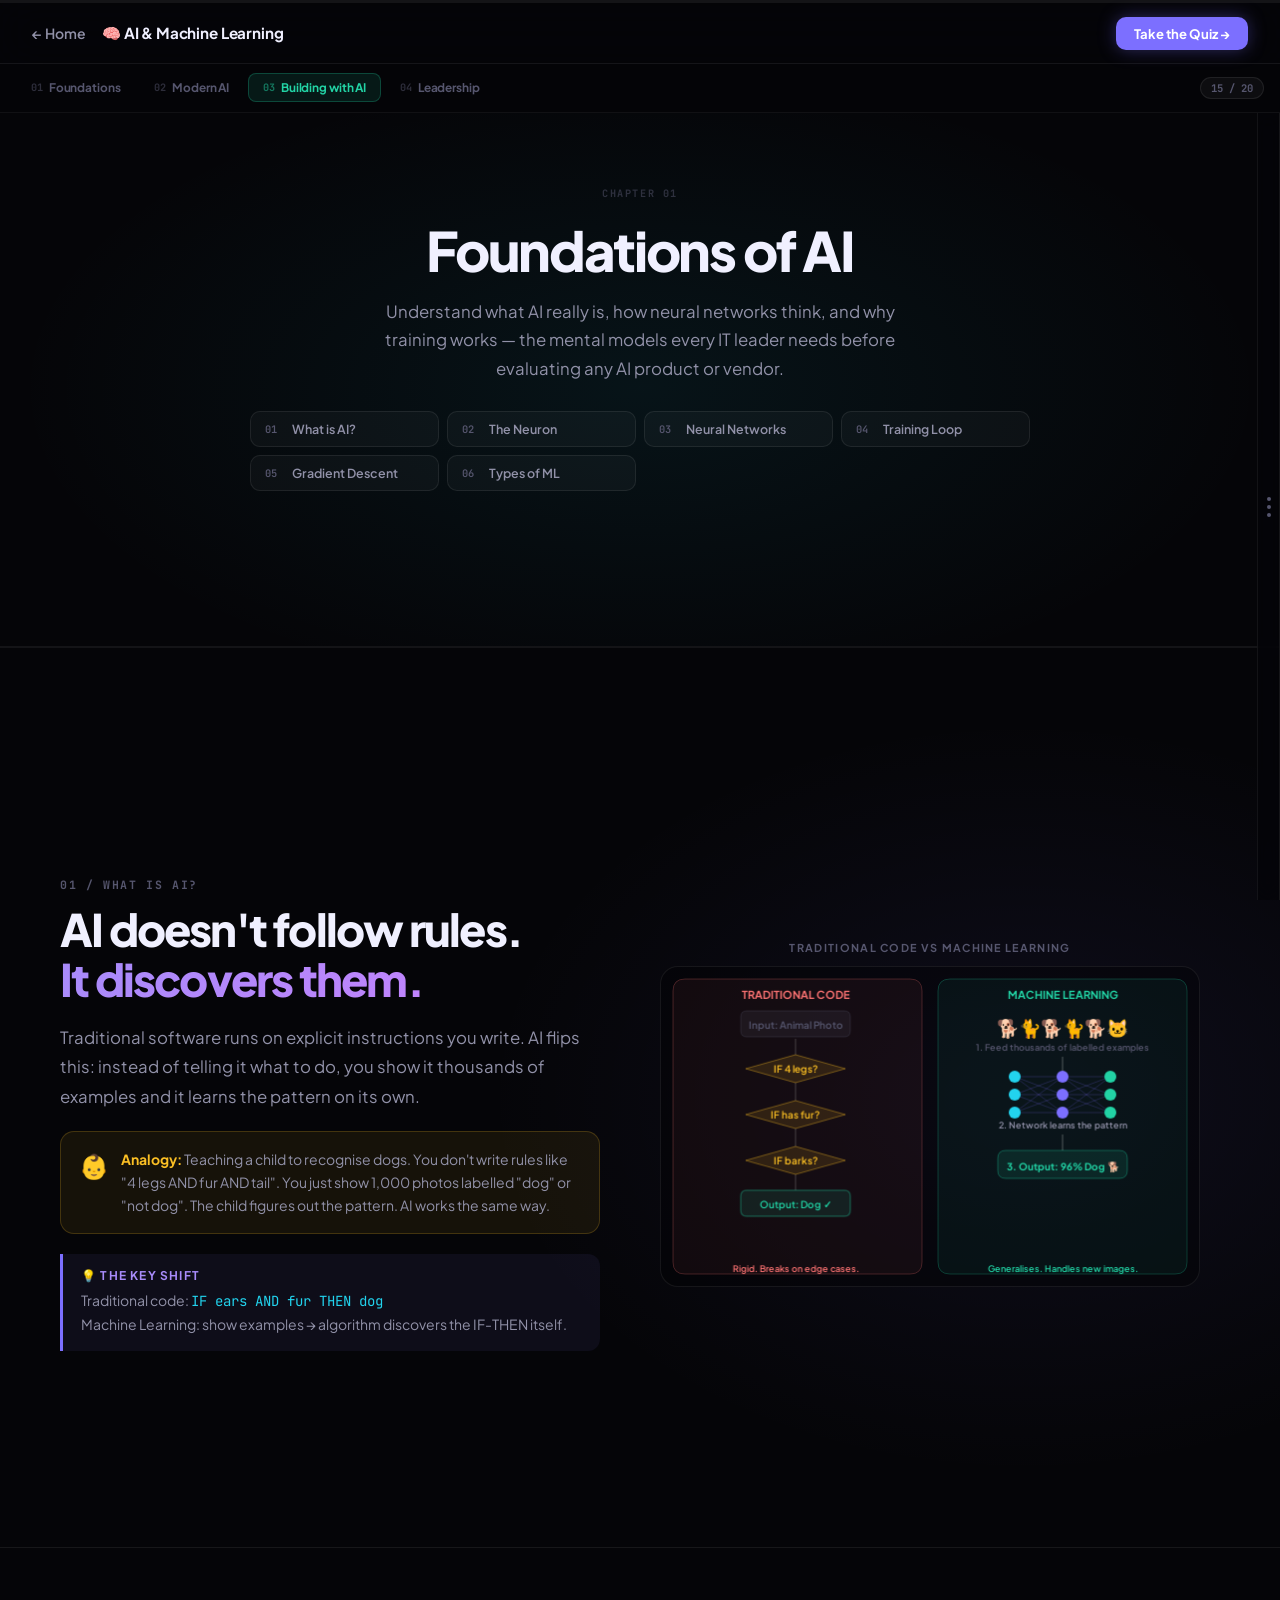
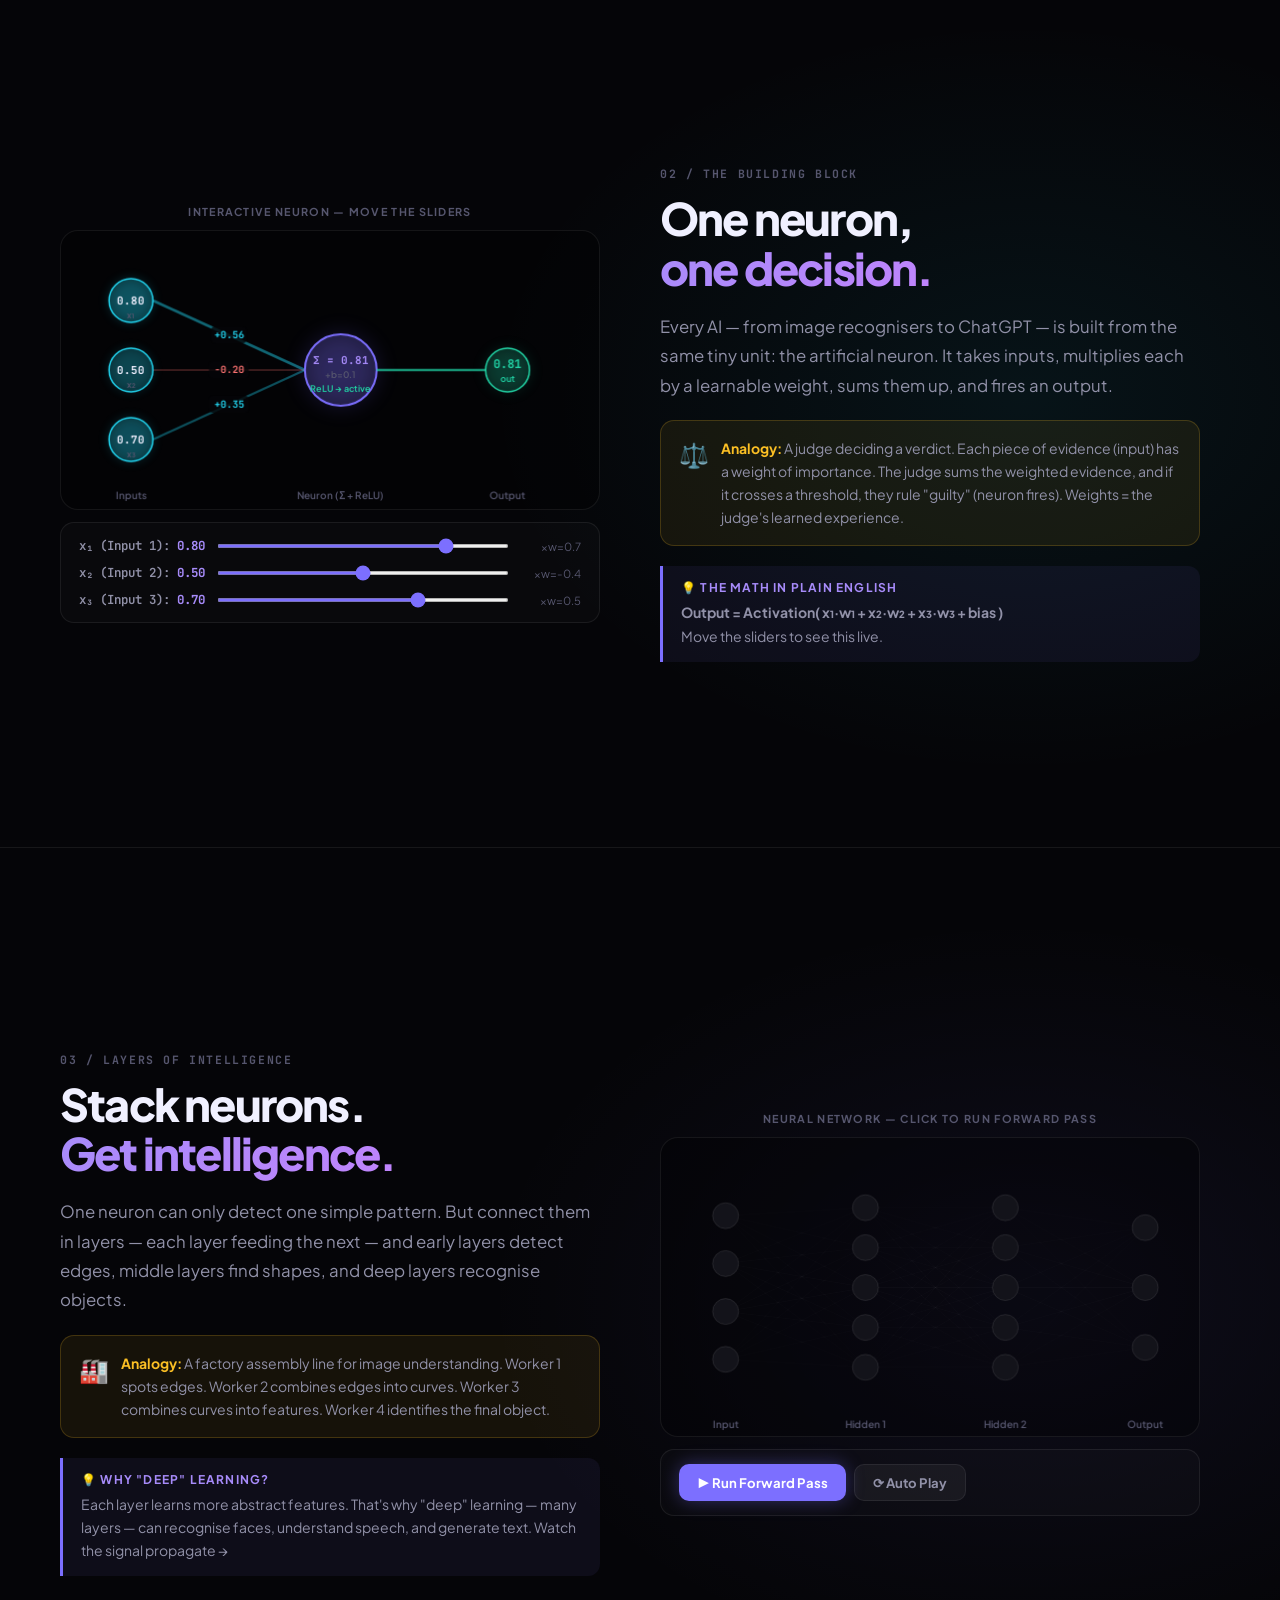
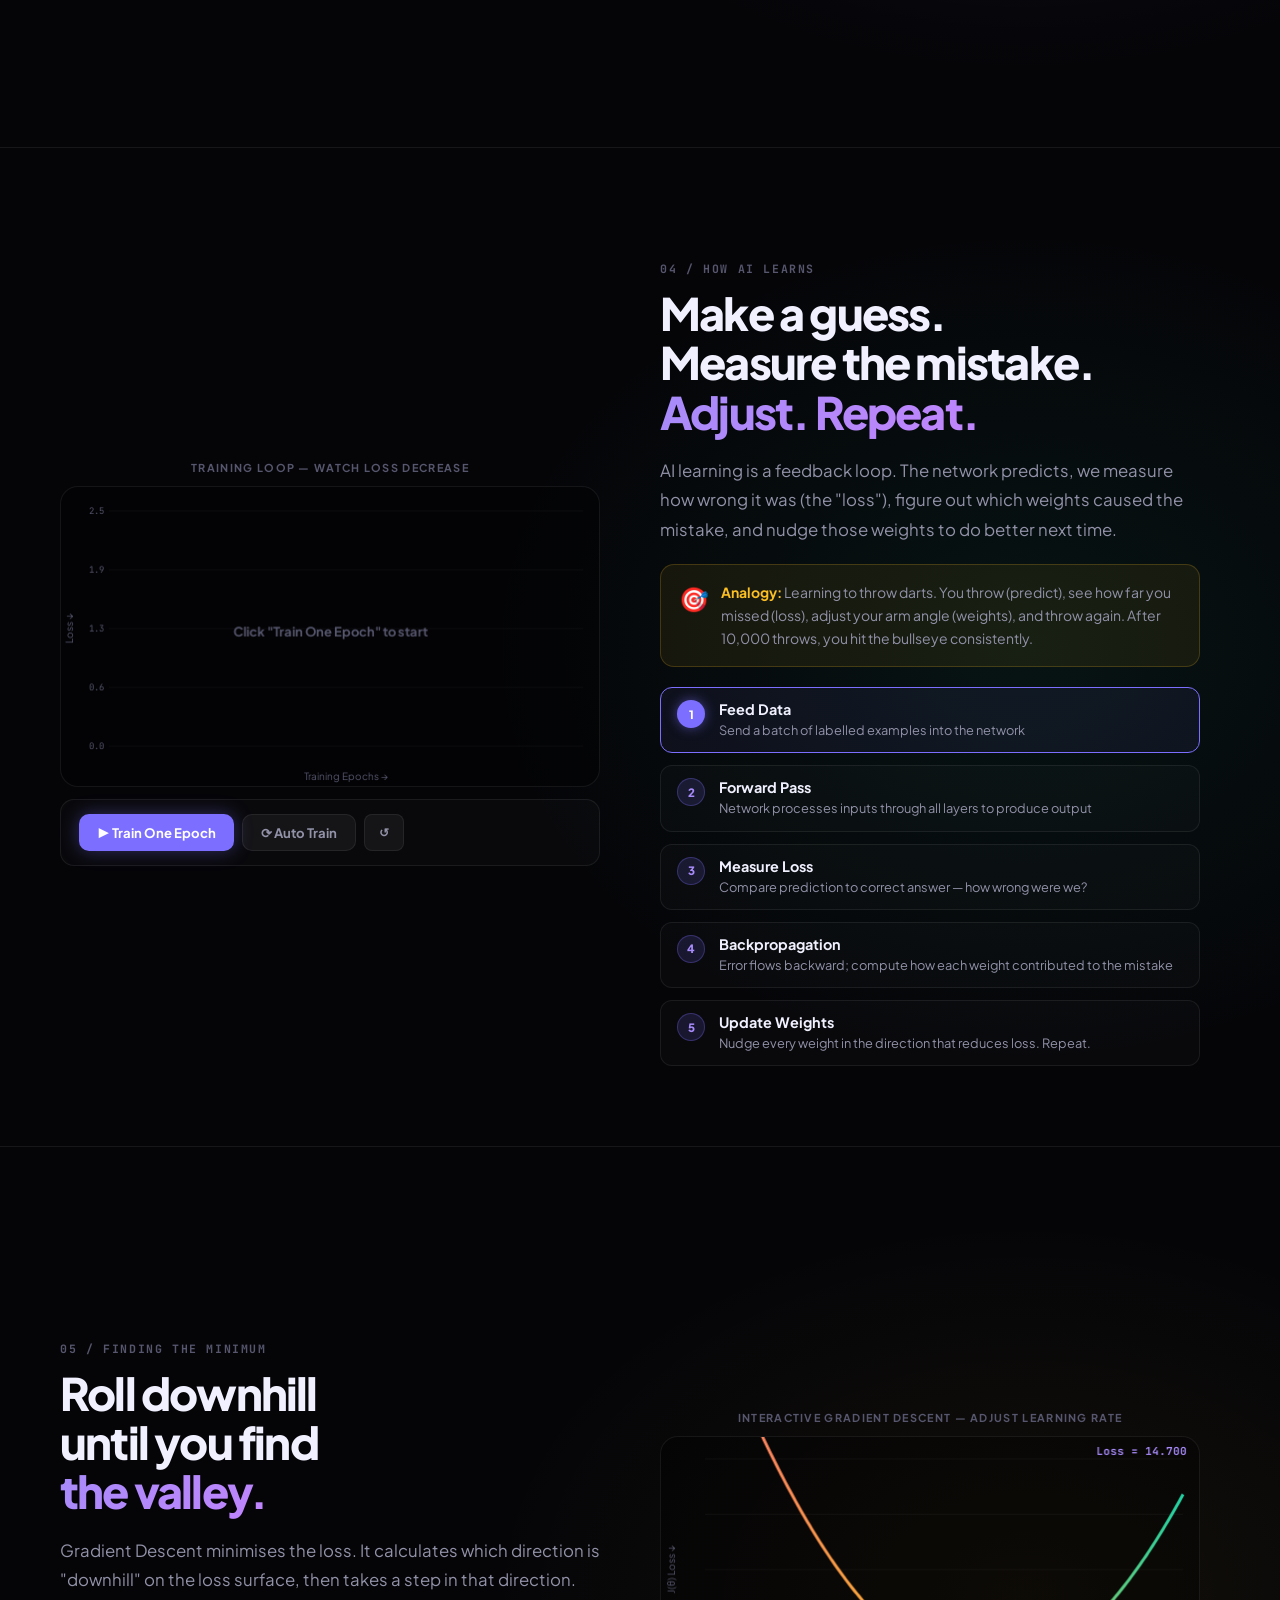
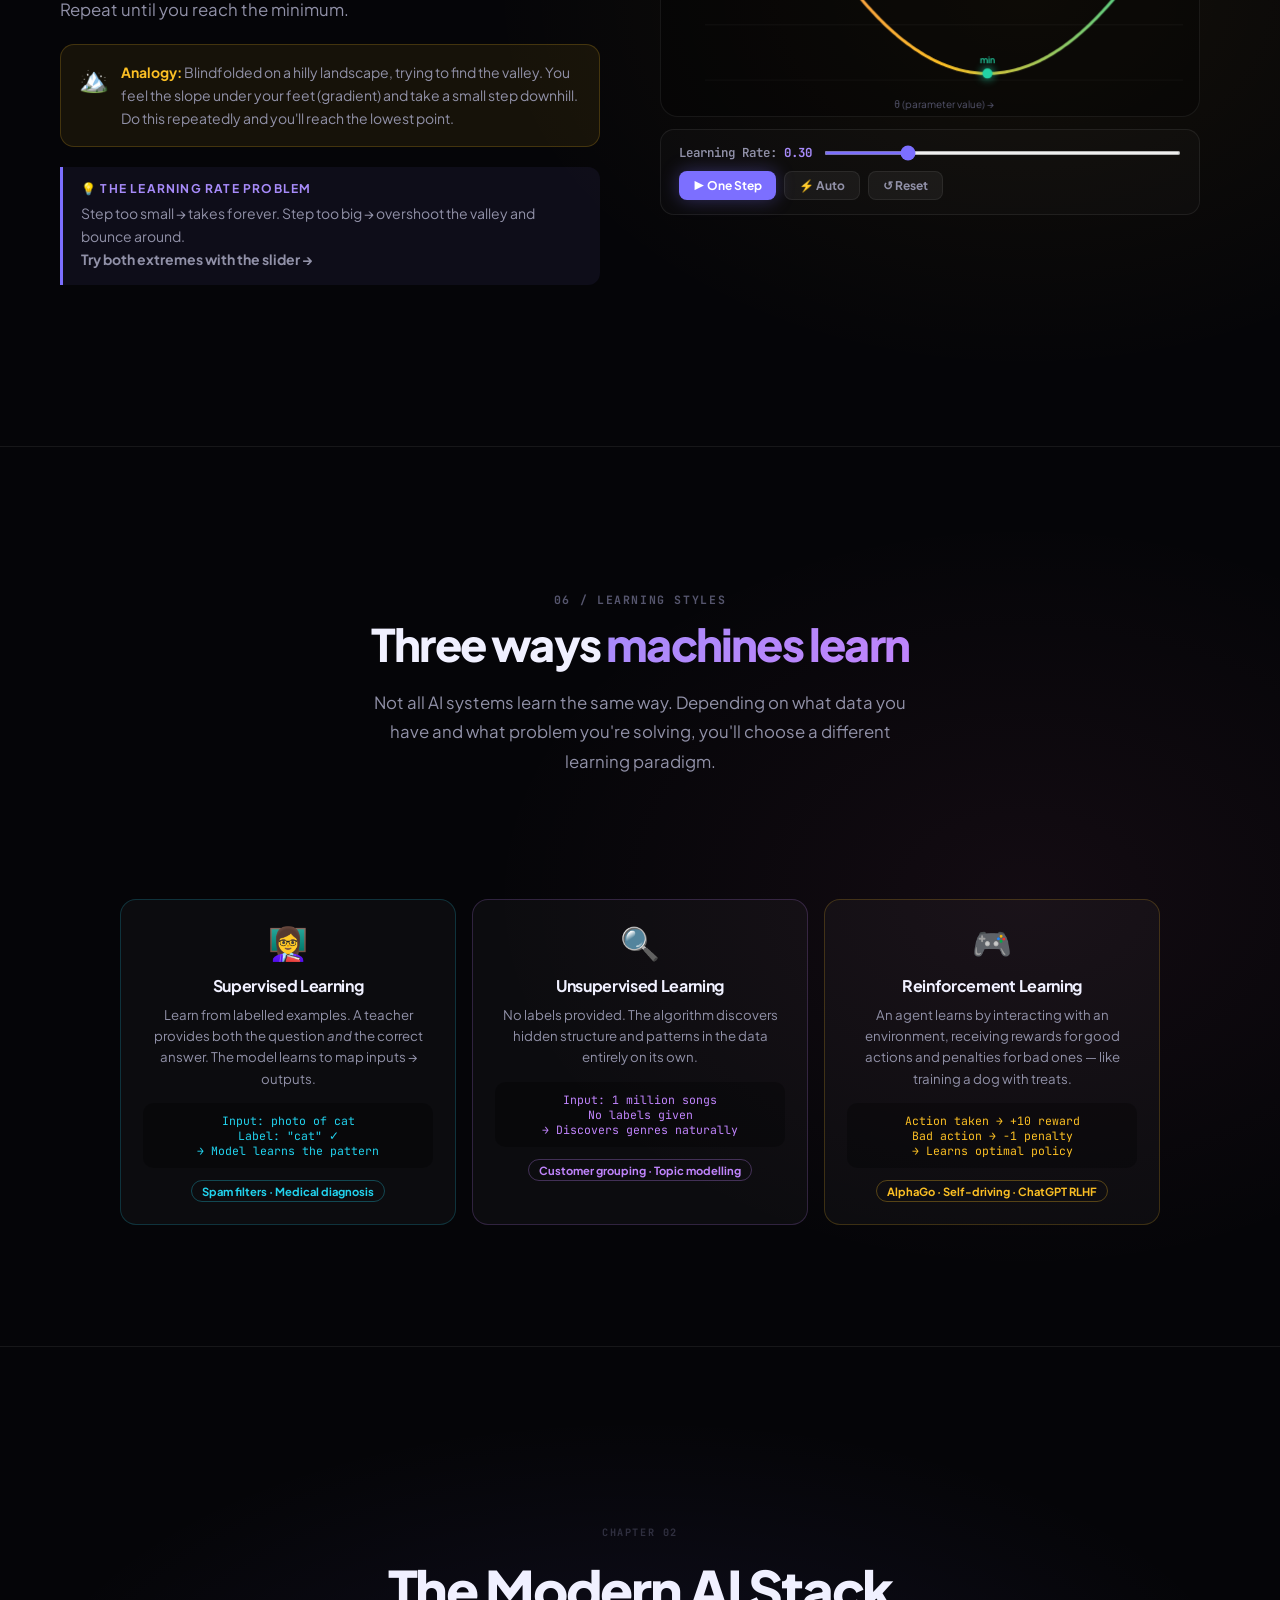
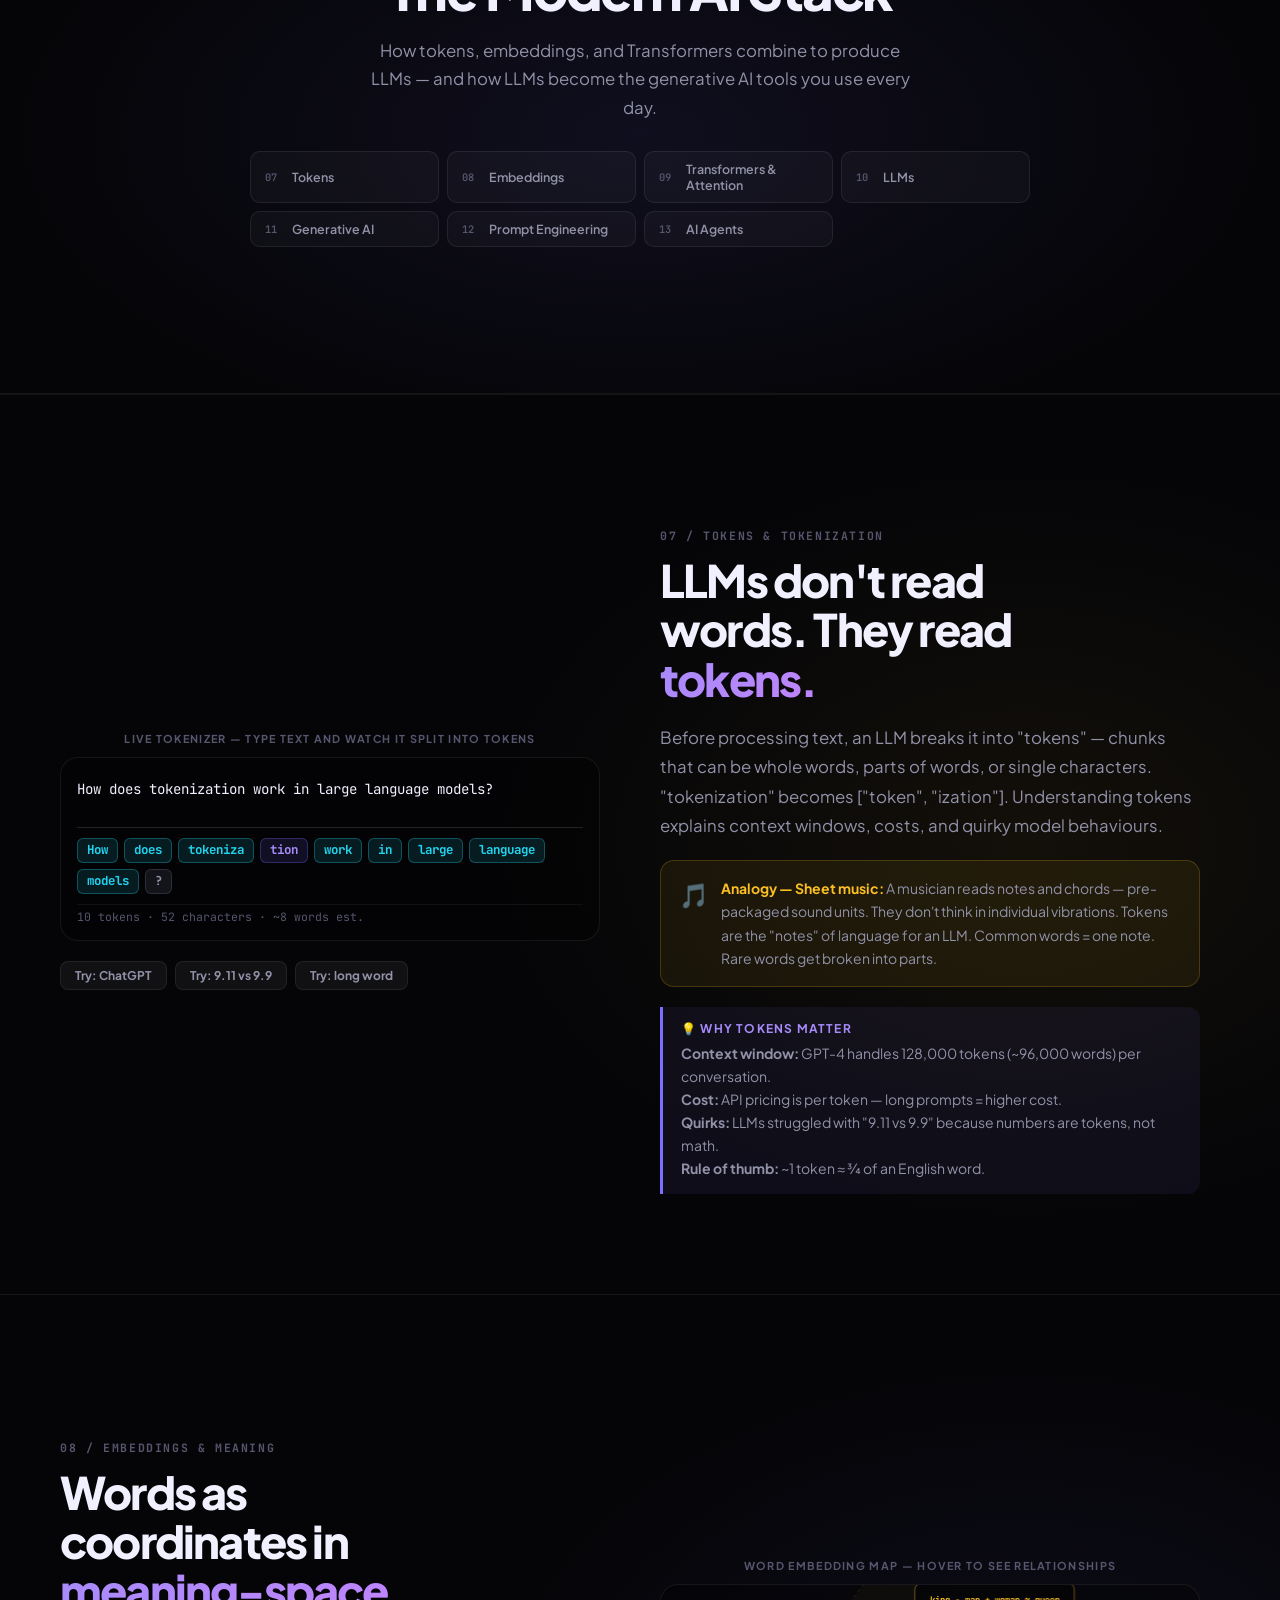
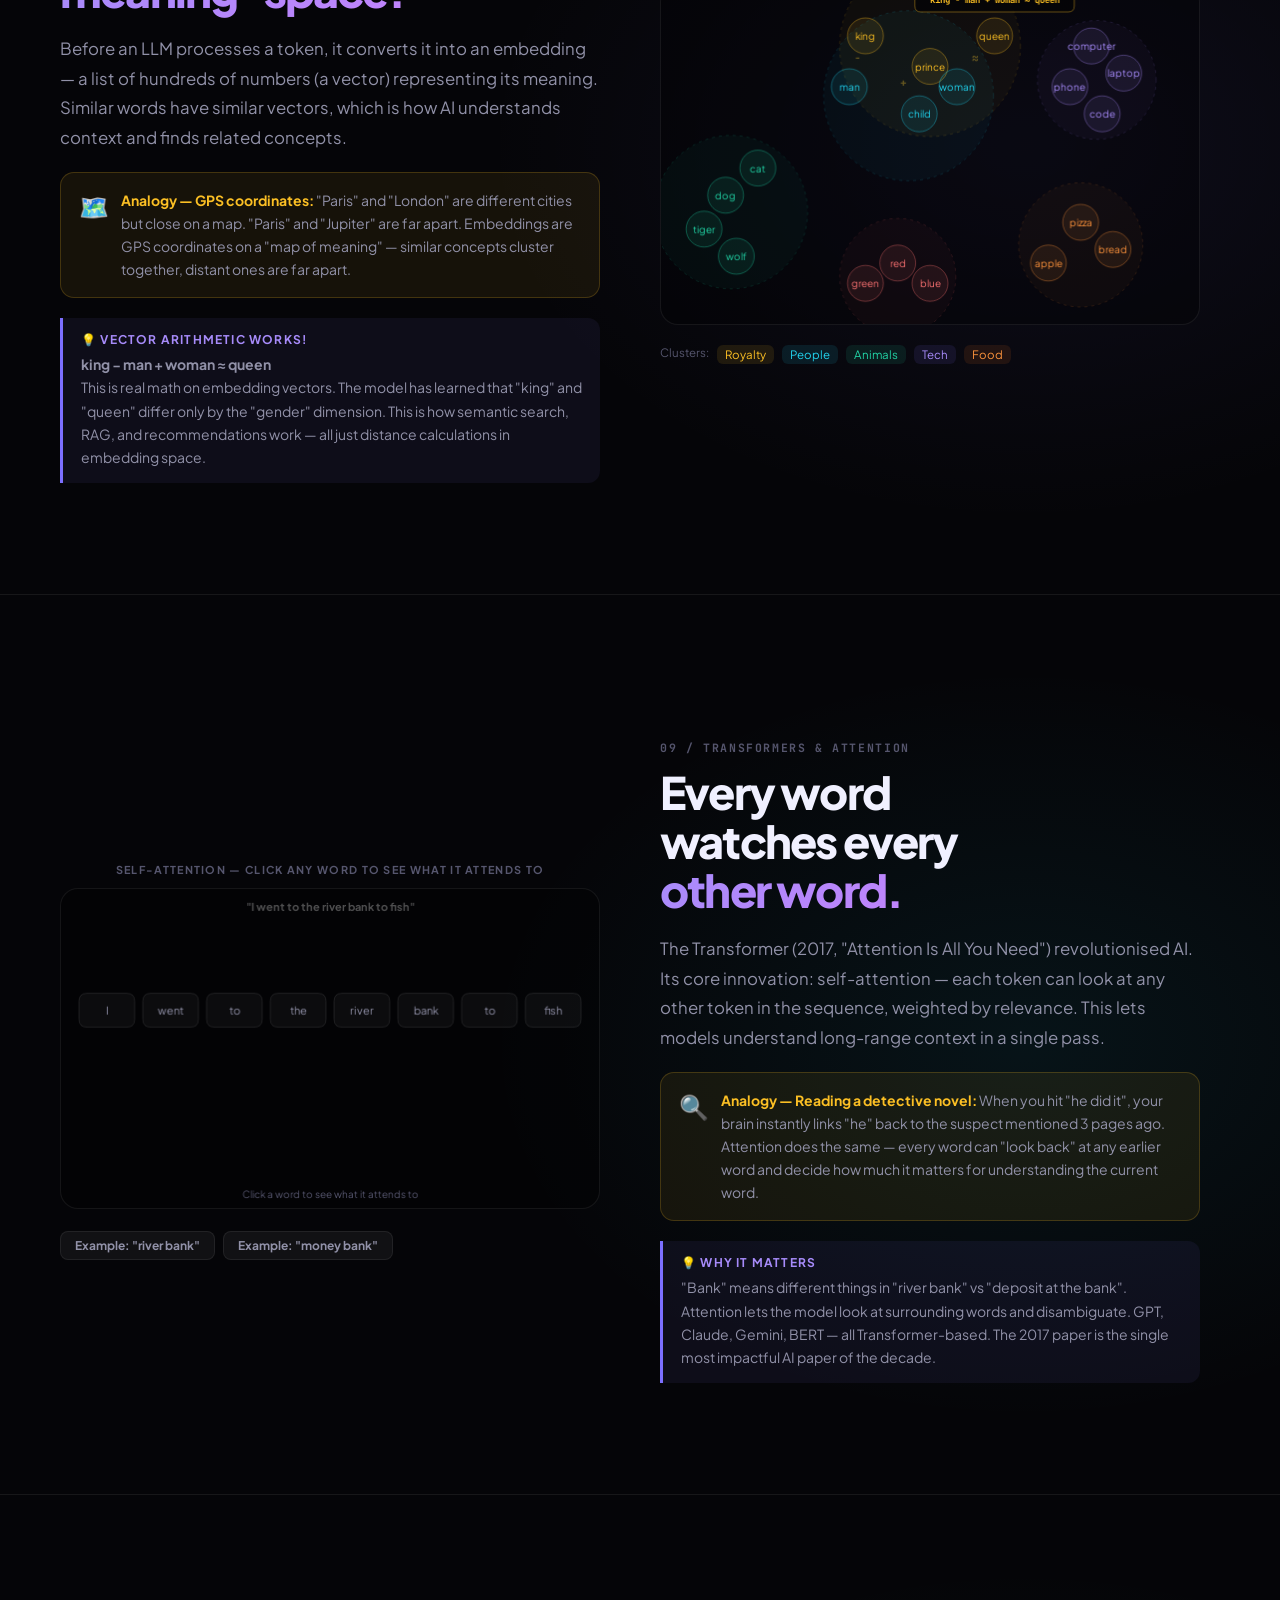
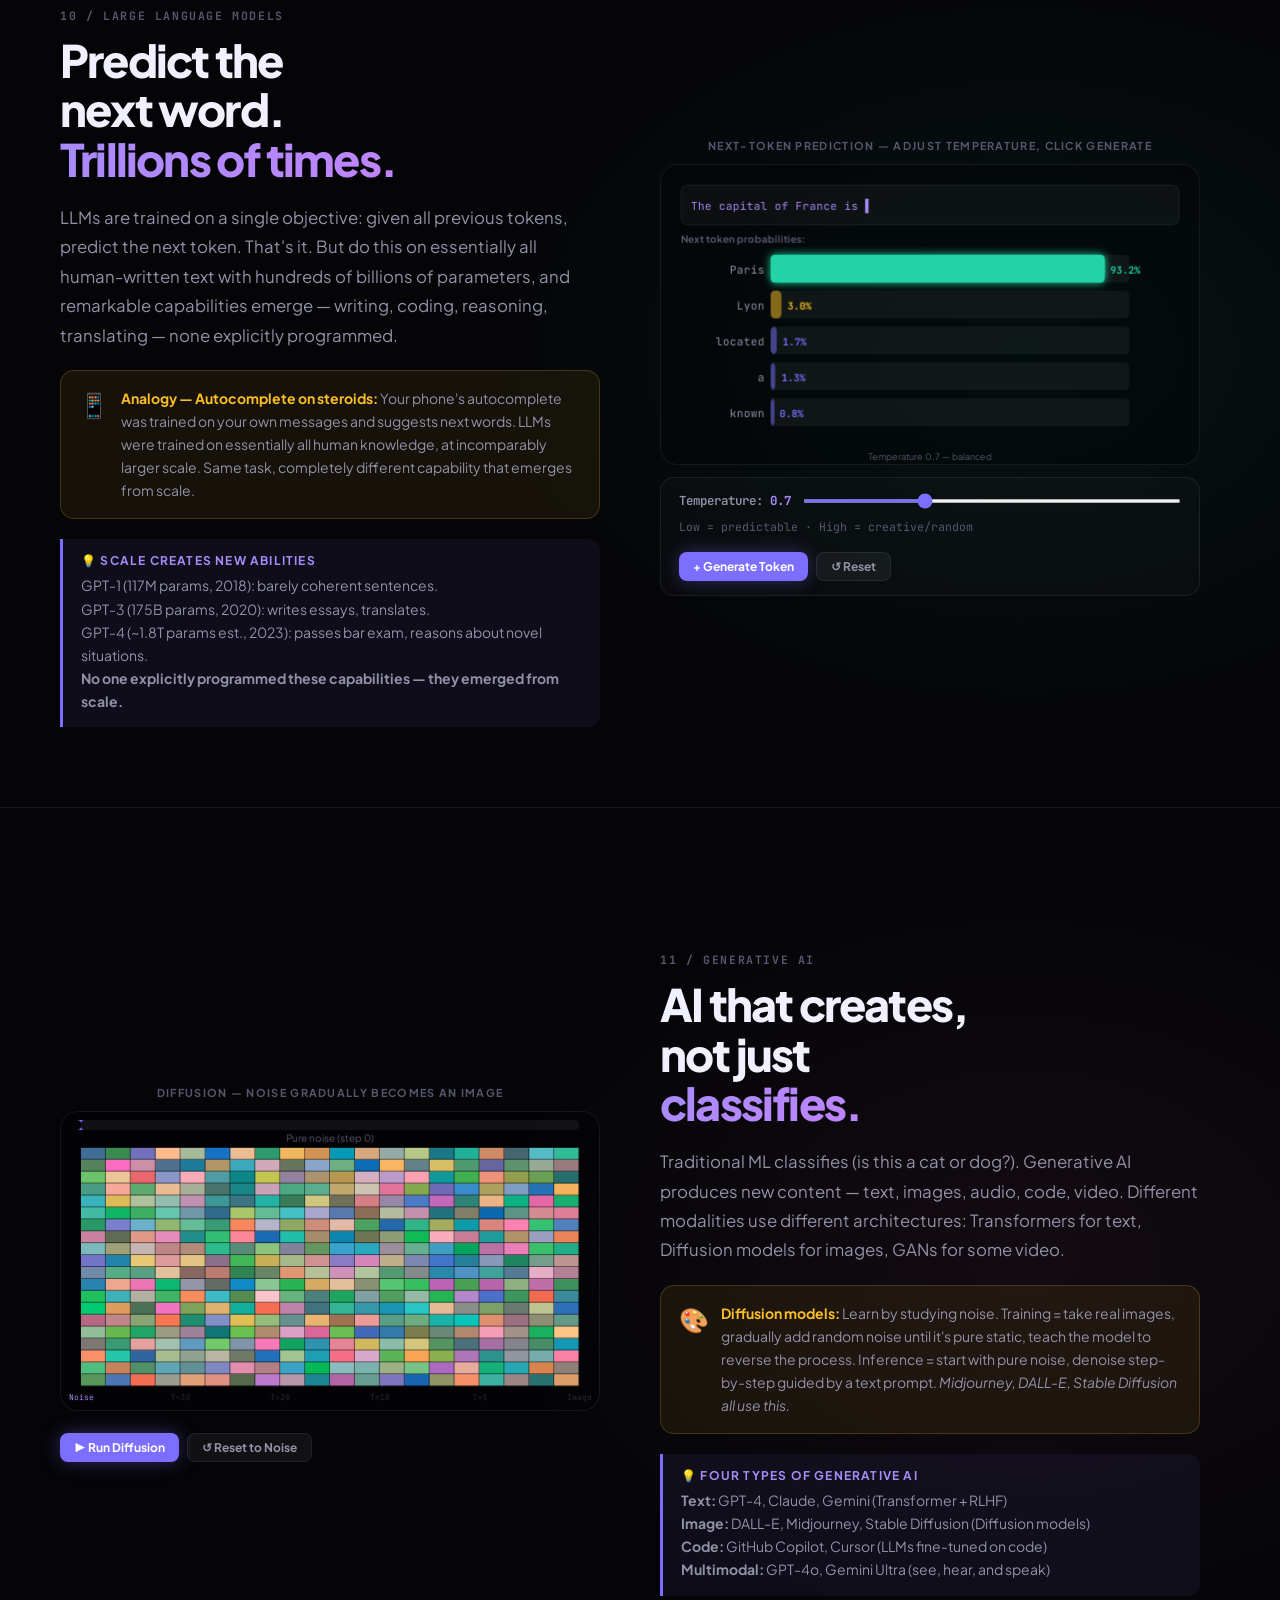
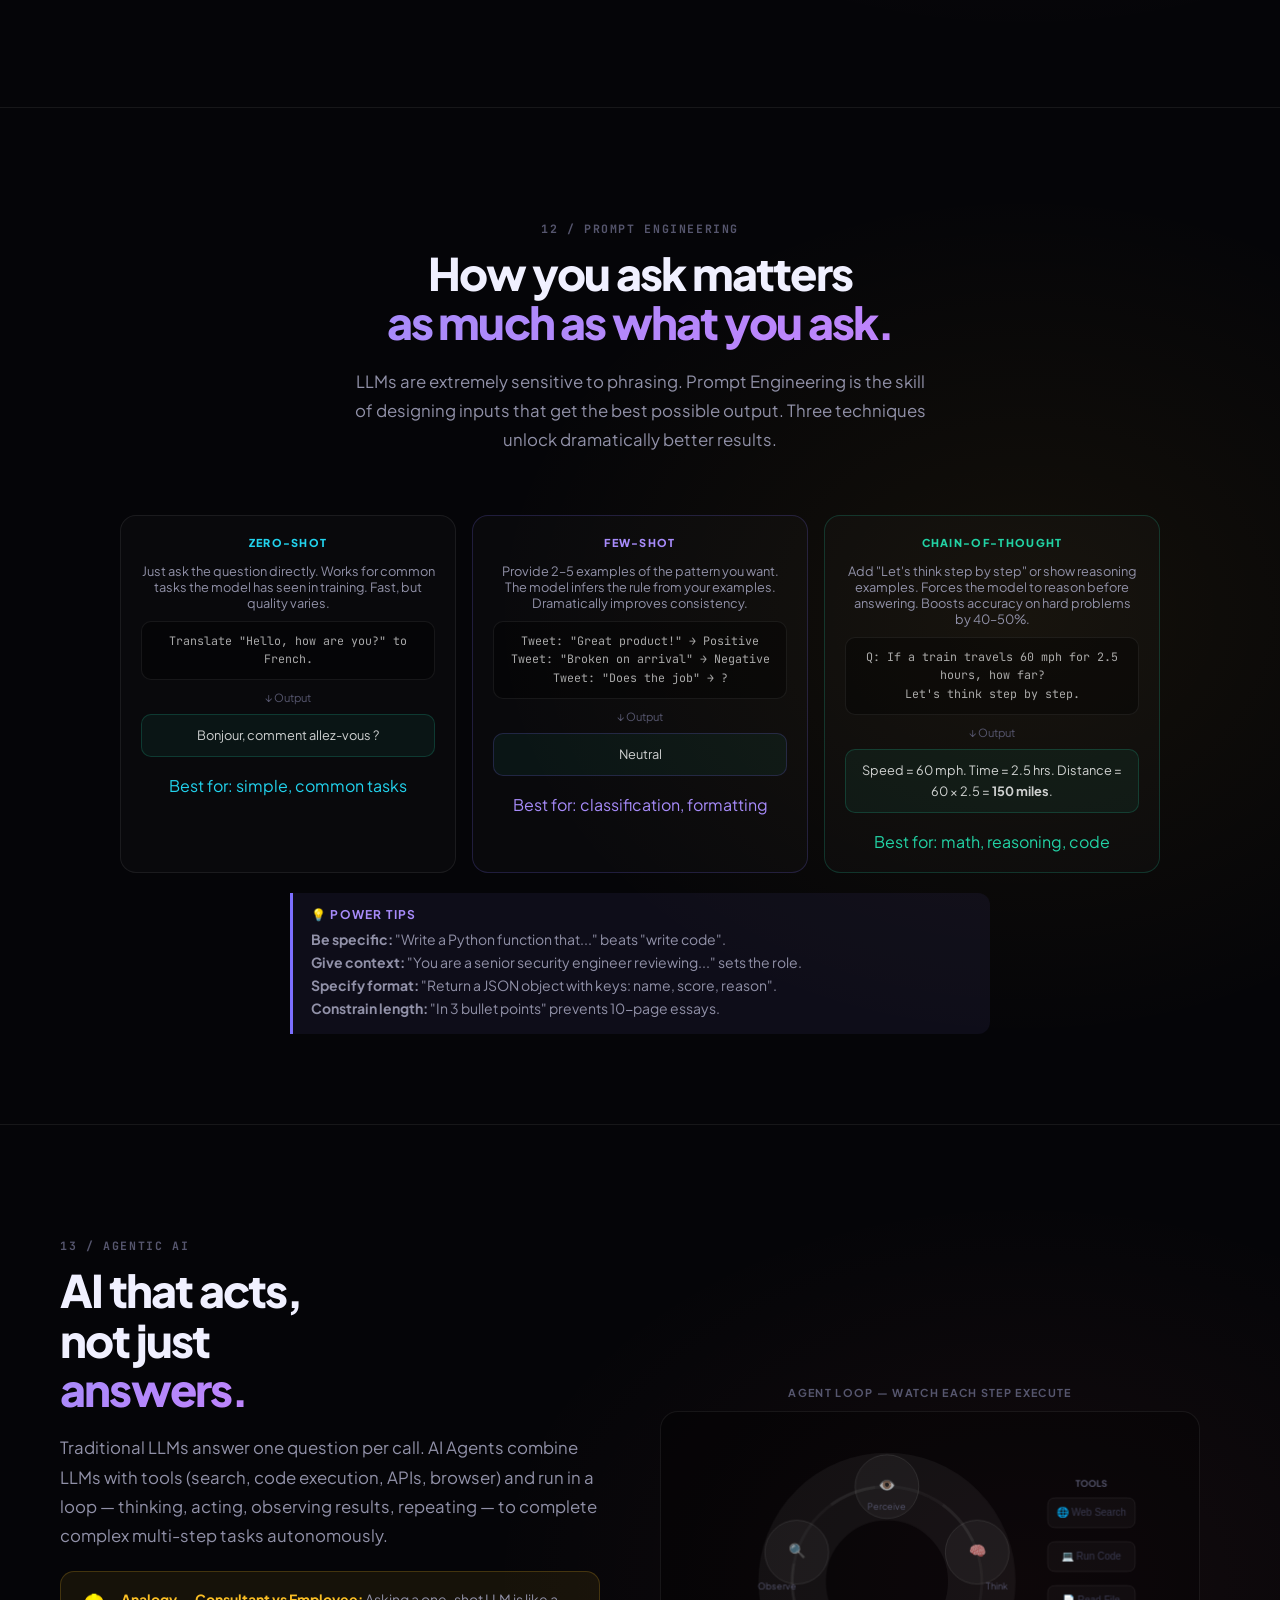
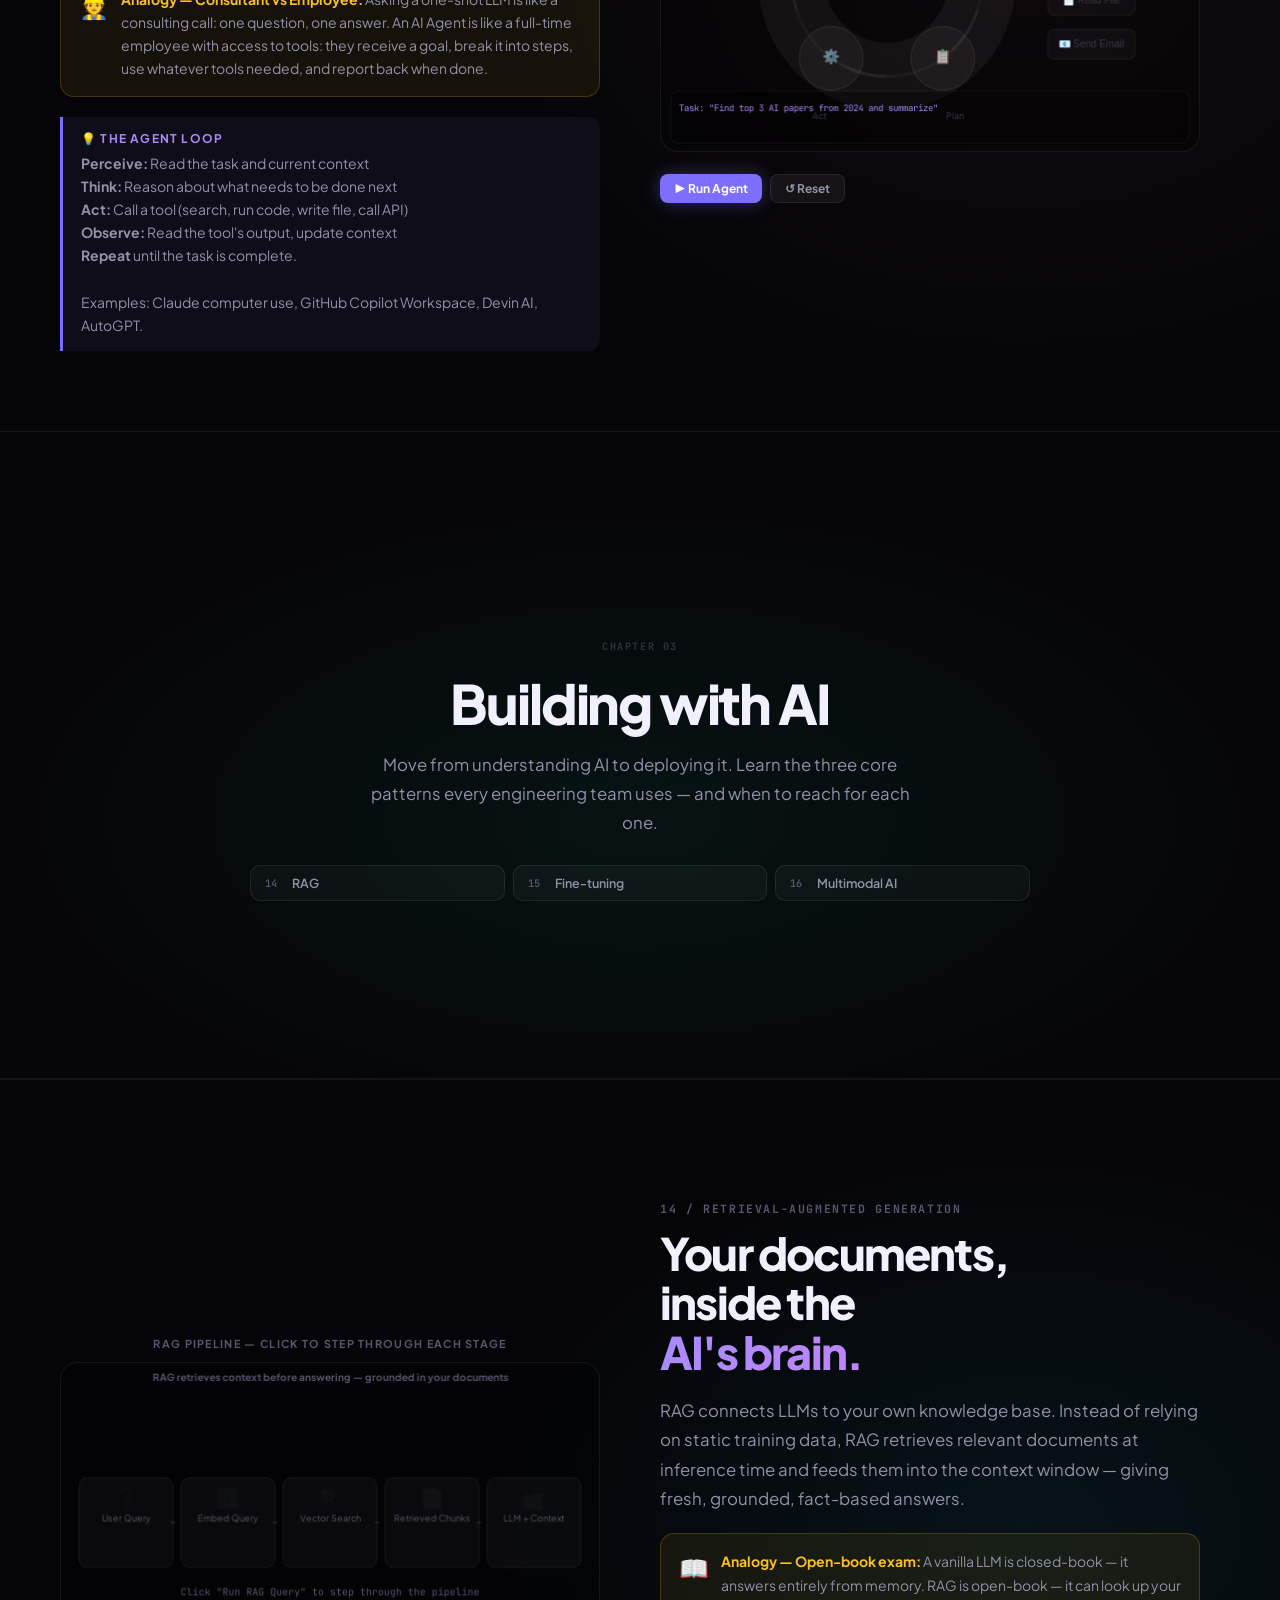
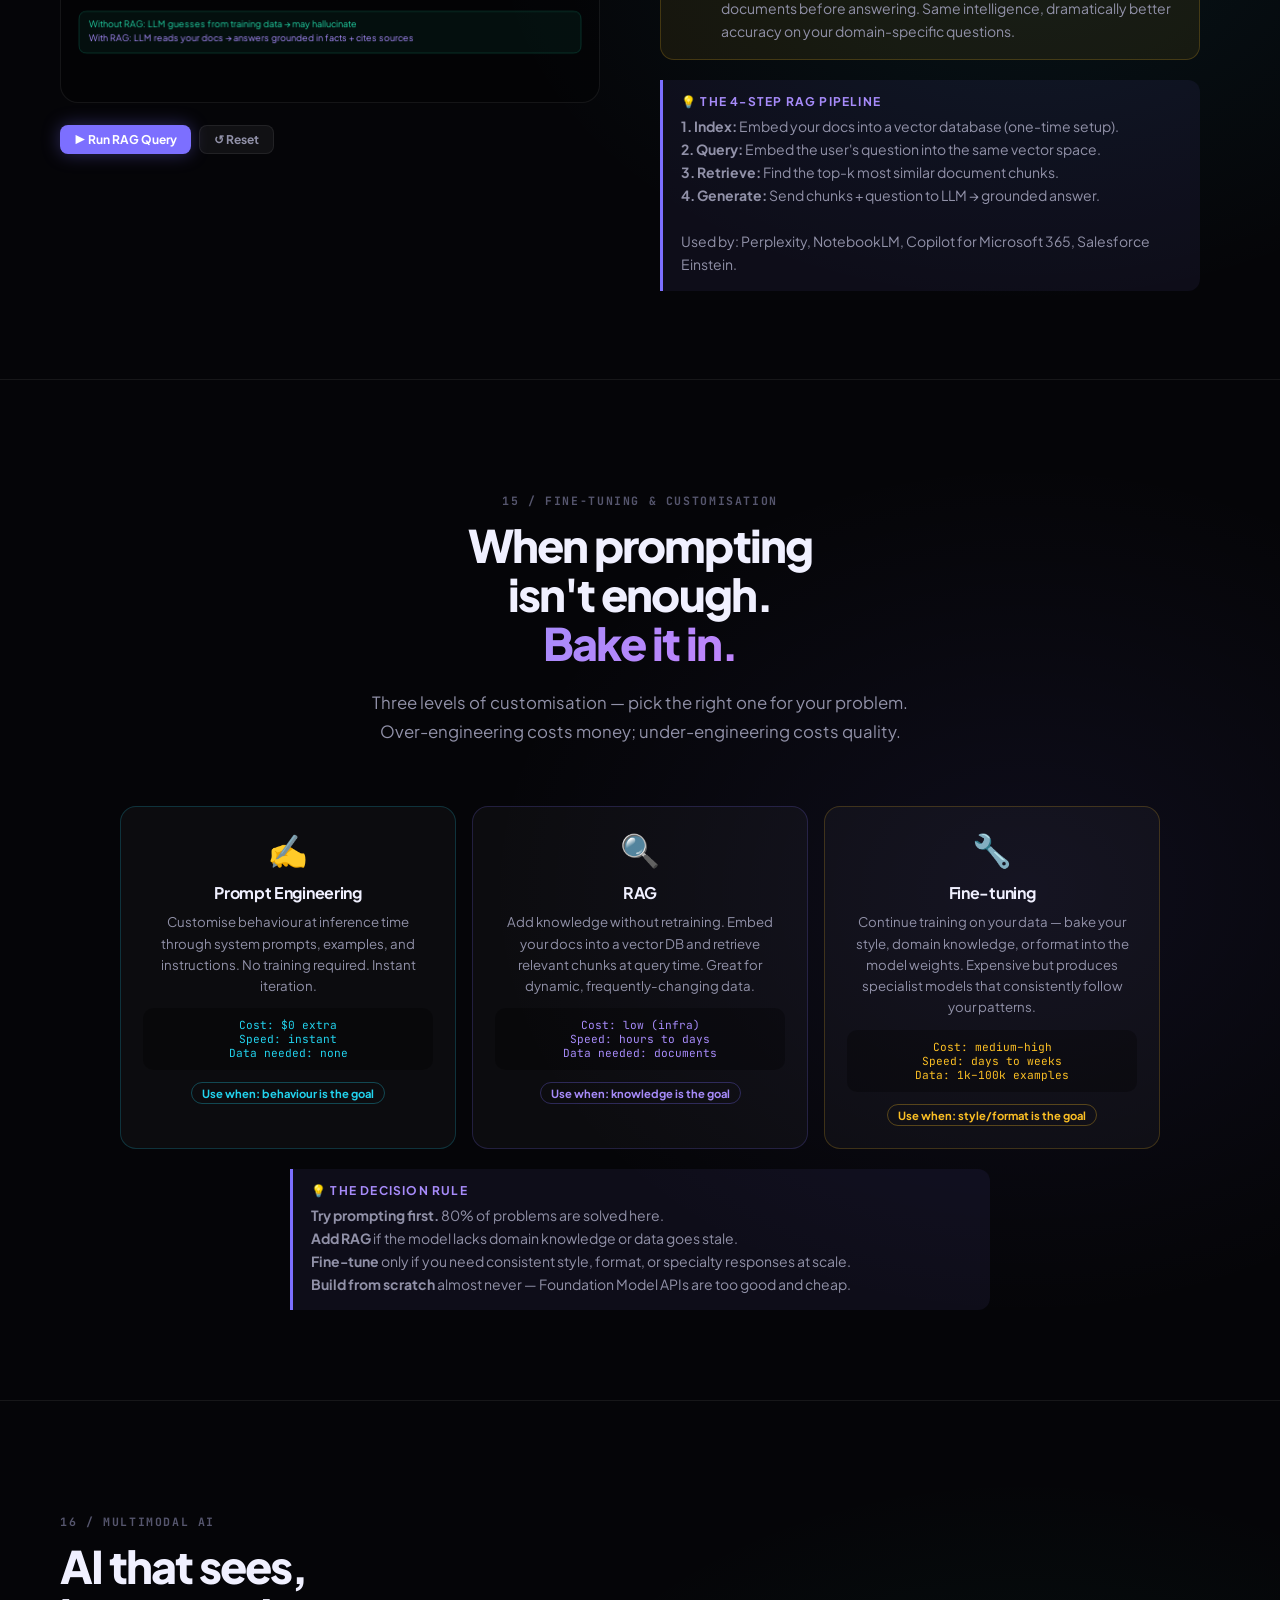
==== commit 8ff170c4: "Redesign AI learning page with chapter nav and 6 new IT-leader sections Replace the 14-dot sidebar w" ====
--- a/learn-ai.html
+++ b/learn-ai.html
@@ -9,37 +9,95 @@
   <link href="https://fonts.googleapis.com/css2?family=Space+Grotesk:wght@400;500;600;700&family=Plus+Jakarta+Sans:wght@400;500;600;700;800&family=JetBrains+Mono:wght@400;700&display=swap" rel="stylesheet" />
   <link rel="stylesheet" href="learn.css" />
 </head>
-<body>
+<body class="has-chapter-nav">
 
 <div class="scroll-progress"><div class="scroll-progress-fill" id="spFill"></div></div>
 
 <nav class="learn-topnav">
   <div class="learn-topnav-inner">
     <a href="index.html" class="learn-back">← Home</a>
-    <span class="learn-track-name">🧠 AI & Machine Learning — Complete Guide</span>
+    <span class="learn-track-name">🧠 AI &amp; Machine Learning</span>
     <a href="ai.html" class="learn-quiz-link">Take the Quiz →</a>
   </div>
 </nav>
 
-<aside class="nav-dots" id="navDots">
-  <a class="nav-dot active" href="#s1"  data-idx="0"><span class="dot-label">What is AI?</span></a>
-  <a class="nav-dot" href="#s2"  data-idx="1"><span class="dot-label">The Neuron</span></a>
-  <a class="nav-dot" href="#s3"  data-idx="2"><span class="dot-label">Neural Networks</span></a>
-  <a class="nav-dot" href="#s4"  data-idx="3"><span class="dot-label">Training Loop</span></a>
-  <a class="nav-dot" href="#s5"  data-idx="4"><span class="dot-label">Gradient Descent</span></a>
-  <a class="nav-dot" href="#s6"  data-idx="5"><span class="dot-label">Types of ML</span></a>
-  <a class="nav-dot" href="#s7"  data-idx="6"><span class="dot-label">Tokens</span></a>
-  <a class="nav-dot" href="#s8"  data-idx="7"><span class="dot-label">Embeddings</span></a>
-  <a class="nav-dot" href="#s9"  data-idx="8"><span class="dot-label">Transformers</span></a>
-  <a class="nav-dot" href="#s10" data-idx="9"><span class="dot-label">LLMs</span></a>
-  <a class="nav-dot" href="#s11" data-idx="10"><span class="dot-label">Generative AI</span></a>
-  <a class="nav-dot" href="#s12" data-idx="11"><span class="dot-label">Prompt Engineering</span></a>
-  <a class="nav-dot" href="#s13" data-idx="12"><span class="dot-label">AI Agents</span></a>
-  <a class="nav-dot" href="#s14" data-idx="13"><span class="dot-label">Real World AI</span></a>
-</aside>
+<!-- ══════════════════════════════════════
+     CHAPTER NAV BAR
+══════════════════════════════════════ -->
+<nav class="chapter-nav" id="chapterNav">
+  <a class="ch-tab active" data-chapter="0" data-color="cyan" href="#ch0">
+    <span class="ch-num">01</span> Foundations
+  </a>
+  <a class="ch-tab" data-chapter="1" data-color="purple" href="#ch1">
+    <span class="ch-num">02</span> Modern AI
+  </a>
+  <a class="ch-tab" data-chapter="2" data-color="green" href="#ch2">
+    <span class="ch-num">03</span> Building with AI
+  </a>
+  <a class="ch-tab" data-chapter="3" data-color="orange" href="#ch3">
+    <span class="ch-num">04</span> Leadership
+  </a>
+  <span class="ch-progress-pill" id="chProgressPill">1 / 20</span>
+</nav>
+
+<!-- ══════════════════════════════════════
+     SECTION NAVIGATOR (slide-in right)
+══════════════════════════════════════ -->
+<div class="section-nav" id="sectionNav">
+  <button class="snav-toggle" id="snavToggle" aria-label="Toggle section list">
+    <div class="snav-toggle-dot"></div>
+    <div class="snav-toggle-dot"></div>
+    <div class="snav-toggle-dot"></div>
+  </button>
+  <div class="snav-panel" id="snavPanel">
+    <div class="snav-ch-label"><div class="snav-ch-dot" style="background:#22d3ee"></div>Foundations</div>
+    <a class="snav-item active" href="#s1"><div class="snav-dot"></div>What is AI?</a>
+    <a class="snav-item" href="#s2"><div class="snav-dot"></div>The Neuron</a>
+    <a class="snav-item" href="#s3"><div class="snav-dot"></div>Neural Networks</a>
+    <a class="snav-item" href="#s4"><div class="snav-dot"></div>Training Loop</a>
+    <a class="snav-item" href="#s5"><div class="snav-dot"></div>Gradient Descent</a>
+    <a class="snav-item" href="#s6"><div class="snav-dot"></div>Types of ML</a>
+    <div class="snav-ch-label"><div class="snav-ch-dot" style="background:#a78bfa"></div>Modern AI</div>
+    <a class="snav-item" href="#s7"><div class="snav-dot"></div>Tokens</a>
+    <a class="snav-item" href="#s8"><div class="snav-dot"></div>Embeddings</a>
+    <a class="snav-item" href="#s9"><div class="snav-dot"></div>Transformers</a>
+    <a class="snav-item" href="#s10"><div class="snav-dot"></div>LLMs</a>
+    <a class="snav-item" href="#s11"><div class="snav-dot"></div>Generative AI</a>
+    <a class="snav-item" href="#s12"><div class="snav-dot"></div>Prompt Engineering</a>
+    <a class="snav-item" href="#s13"><div class="snav-dot"></div>AI Agents</a>
+    <div class="snav-ch-label"><div class="snav-ch-dot" style="background:#22d3a5"></div>Building with AI</div>
+    <a class="snav-item" href="#s14"><div class="snav-dot"></div>RAG</a>
+    <a class="snav-item" href="#s15"><div class="snav-dot"></div>Fine-tuning</a>
+    <a class="snav-item" href="#s16"><div class="snav-dot"></div>Multimodal AI</a>
+    <div class="snav-ch-label"><div class="snav-ch-dot" style="background:#fbbf24"></div>Leadership</div>
+    <a class="snav-item" href="#s17"><div class="snav-dot"></div>AI Safety</a>
+    <a class="snav-item" href="#s18"><div class="snav-dot"></div>Ethics &amp; Governance</a>
+    <a class="snav-item" href="#s19"><div class="snav-dot"></div>AI Strategy</a>
+    <a class="snav-item" href="#s20"><div class="snav-dot"></div>AI Landscape</a>
+  </div>
+</div>
+
+<!-- ══════════════════════════════════════════════════════
+     CHAPTER 0 — FOUNDATIONS
+══════════════════════════════════════════════════════ -->
+<section class="chapter-intro" id="ch0" data-chapter="0">
+  <div class="ch-intro-inner anim-in">
+    <div class="ch-intro-tag"><span class="ch-num">CHAPTER 01</span></div>
+    <h2>Foundations of <span class="accent">AI</span></h2>
+    <p>Understand what AI really is, how neural networks think, and why training works — the mental models every IT leader needs before evaluating any AI product or vendor.</p>
+    <div class="ch-topics-grid">
+      <a class="ch-topic-chip" href="#s1"><span class="ch-topic-num">01</span>What is AI?</a>
+      <a class="ch-topic-chip" href="#s2"><span class="ch-topic-num">02</span>The Neuron</a>
+      <a class="ch-topic-chip" href="#s3"><span class="ch-topic-num">03</span>Neural Networks</a>
+      <a class="ch-topic-chip" href="#s4"><span class="ch-topic-num">04</span>Training Loop</a>
+      <a class="ch-topic-chip" href="#s5"><span class="ch-topic-num">05</span>Gradient Descent</a>
+      <a class="ch-topic-chip" href="#s6"><span class="ch-topic-num">06</span>Types of ML</a>
+    </div>
+  </div>
+</section>
 
 <!-- ═══════ S1: WHAT IS AI ═══════ -->
-<section class="learn-section" id="s1" data-dot="0" data-accent="purple">
+<section class="learn-section" id="s1" data-chapter="0" data-accent="purple">
   <div class="s-text anim-in">
     <div class="s-num">01 / What is AI?</div>
     <h2>AI doesn't follow rules.<br><span class="accent">It discovers them.</span></h2>
@@ -61,7 +119,7 @@
 </section>
 
 <!-- ═══════ S2: THE NEURON ═══════ -->
-<section class="learn-section flip" id="s2" data-dot="1" data-accent="cyan">
+<section class="learn-section flip" id="s2" data-chapter="0" data-accent="cyan">
   <div class="s-text anim-in">
     <div class="s-num">02 / The Building Block</div>
     <h2>One neuron,<br><span class="accent">one decision.</span></h2>
@@ -83,7 +141,7 @@
 </section>
 
 <!-- ═══════ S3: NEURAL NETWORKS ═══════ -->
-<section class="learn-section" id="s3" data-dot="2" data-accent="purple">
+<section class="learn-section" id="s3" data-chapter="0" data-accent="purple">
   <div class="s-text anim-in">
     <div class="s-num">03 / Layers of Intelligence</div>
     <h2>Stack neurons.<br><span class="accent">Get intelligence.</span></h2>
@@ -110,7 +168,7 @@
 </section>
 
 <!-- ═══════ S4: TRAINING LOOP ═══════ -->
-<section class="learn-section flip" id="s4" data-dot="3" data-accent="green">
+<section class="learn-section flip" id="s4" data-chapter="0" data-accent="green">
   <div class="s-text anim-in">
     <div class="s-num">04 / How AI Learns</div>
     <h2>Make a guess.<br>Measure the mistake.<br><span class="accent">Adjust. Repeat.</span></h2>
@@ -141,7 +199,7 @@
 </section>
 
 <!-- ═══════ S5: GRADIENT DESCENT ═══════ -->
-<section class="learn-section" id="s5" data-dot="4" data-accent="orange">
+<section class="learn-section" id="s5" data-chapter="0" data-accent="orange">
   <div class="s-text anim-in">
     <div class="s-num">05 / Finding the Minimum</div>
     <h2>Roll downhill<br>until you find<br><span class="accent">the valley.</span></h2>
@@ -173,7 +231,7 @@
 </section>
 
 <!-- ═══════ S6: TYPES OF ML ═══════ -->
-<section class="learn-section full-center" id="s6" data-dot="5" data-accent="pink">
+<section class="learn-section full-center" id="s6" data-chapter="0" data-accent="pink">
   <div class="s-text anim-in" style="max-width:760px;margin:0 auto;text-align:center">
     <div class="s-num" style="text-align:center">06 / Learning Styles</div>
     <h2>Three ways <span class="accent">machines learn</span></h2>
@@ -212,8 +270,28 @@
   </div>
 </section>
 
+<!-- ══════════════════════════════════════════════════════
+     CHAPTER 1 — MODERN AI
+══════════════════════════════════════════════════════ -->
+<section class="chapter-intro" id="ch1" data-chapter="1">
+  <div class="ch-intro-inner anim-in">
+    <div class="ch-intro-tag"><span class="ch-num">CHAPTER 02</span></div>
+    <h2>The <span class="accent">Modern AI</span> Stack</h2>
+    <p>How tokens, embeddings, and Transformers combine to produce LLMs — and how LLMs become the generative AI tools you use every day.</p>
+    <div class="ch-topics-grid">
+      <a class="ch-topic-chip" href="#s7"><span class="ch-topic-num">07</span>Tokens</a>
+      <a class="ch-topic-chip" href="#s8"><span class="ch-topic-num">08</span>Embeddings</a>
+      <a class="ch-topic-chip" href="#s9"><span class="ch-topic-num">09</span>Transformers &amp; Attention</a>
+      <a class="ch-topic-chip" href="#s10"><span class="ch-topic-num">10</span>LLMs</a>
+      <a class="ch-topic-chip" href="#s11"><span class="ch-topic-num">11</span>Generative AI</a>
+      <a class="ch-topic-chip" href="#s12"><span class="ch-topic-num">12</span>Prompt Engineering</a>
+      <a class="ch-topic-chip" href="#s13"><span class="ch-topic-num">13</span>AI Agents</a>
+    </div>
+  </div>
+</section>
+
 <!-- ═══════ S7: TOKENS ═══════ -->
-<section class="learn-section flip" id="s7" data-dot="6" data-accent="orange">
+<section class="learn-section flip" id="s7" data-chapter="1" data-accent="orange">
   <div class="s-text anim-in">
     <div class="s-num">07 / Tokens &amp; Tokenization</div>
     <h2>LLMs don't read<br>words. They read<br><span class="accent">tokens.</span></h2>
@@ -248,7 +326,7 @@
 </section>
 
 <!-- ═══════ S8: EMBEDDINGS ═══════ -->
-<section class="learn-section" id="s8" data-dot="7" data-accent="purple">
+<section class="learn-section" id="s8" data-chapter="1" data-accent="purple">
   <div class="s-text anim-in">
     <div class="s-num">08 / Embeddings &amp; Meaning</div>
     <h2>Words as<br>coordinates in<br><span class="accent">meaning-space.</span></h2>
@@ -278,7 +356,7 @@
 </section>
 
 <!-- ═══════ S9: TRANSFORMERS & ATTENTION ═══════ -->
-<section class="learn-section flip" id="s9" data-dot="8" data-accent="cyan">
+<section class="learn-section flip" id="s9" data-chapter="1" data-accent="cyan">
   <div class="s-text anim-in">
     <div class="s-num">09 / Transformers &amp; Attention</div>
     <h2>Every word<br>watches every<br><span class="accent">other word.</span></h2>
@@ -303,7 +381,7 @@
 </section>
 
 <!-- ═══════ S10: LLMs ═══════ -->
-<section class="learn-section" id="s10" data-dot="9" data-accent="green">
+<section class="learn-section" id="s10" data-chapter="1" data-accent="green">
   <div class="s-text anim-in">
     <div class="s-num">10 / Large Language Models</div>
     <h2>Predict the<br>next word.<br><span class="accent">Trillions of times.</span></h2>
@@ -340,7 +418,7 @@
 </section>
 
 <!-- ═══════ S11: GENERATIVE AI ═══════ -->
-<section class="learn-section flip" id="s11" data-dot="10" data-accent="pink">
+<section class="learn-section flip" id="s11" data-chapter="1" data-accent="pink">
   <div class="s-text anim-in">
     <div class="s-num">11 / Generative AI</div>
     <h2>AI that creates,<br>not just<br><span class="accent">classifies.</span></h2>
@@ -368,7 +446,7 @@
 </section>
 
 <!-- ═══════ S12: PROMPT ENGINEERING ═══════ -->
-<section class="learn-section full-center" id="s12" data-dot="11" data-accent="orange">
+<section class="learn-section full-center" id="s12" data-chapter="1" data-accent="orange">
   <div class="s-text anim-in" style="max-width:760px;margin:0 auto;text-align:center">
     <div class="s-num" style="text-align:center">12 / Prompt Engineering</div>
     <h2>How you ask matters<br><span class="accent">as much as what you ask.</span></h2>
@@ -415,7 +493,7 @@
 </section>
 
 <!-- ═══════ S13: AI AGENTS ═══════ -->
-<section class="learn-section" id="s13" data-dot="12" data-accent="red">
+<section class="learn-section" id="s13" data-chapter="1" data-accent="red">
   <div class="s-text anim-in">
     <div class="s-num">13 / Agentic AI</div>
     <h2>AI that acts,<br>not just<br><span class="accent">answers.</span></h2>
@@ -444,12 +522,269 @@
   </div>
 </section>
 
-<!-- ═══════ S14: REAL WORLD AI ═══════ -->
-<section class="learn-section full-center" id="s14" data-dot="13" data-accent="green">
+<!-- ══════════════════════════════════════════════════════
+     CHAPTER 2 — BUILDING WITH AI
+══════════════════════════════════════════════════════ -->
+<section class="chapter-intro" id="ch2" data-chapter="2">
+  <div class="ch-intro-inner anim-in">
+    <div class="ch-intro-tag"><span class="ch-num">CHAPTER 03</span></div>
+    <h2>Building <span class="accent">with AI</span></h2>
+    <p>Move from understanding AI to deploying it. Learn the three core patterns every engineering team uses — and when to reach for each one.</p>
+    <div class="ch-topics-grid">
+      <a class="ch-topic-chip" href="#s14"><span class="ch-topic-num">14</span>RAG</a>
+      <a class="ch-topic-chip" href="#s15"><span class="ch-topic-num">15</span>Fine-tuning</a>
+      <a class="ch-topic-chip" href="#s16"><span class="ch-topic-num">16</span>Multimodal AI</a>
+    </div>
+  </div>
+</section>
+
+<!-- ═══════ S14: RAG ═══════ -->
+<section class="learn-section flip" id="s14" data-chapter="2" data-accent="cyan">
+  <div class="s-text anim-in">
+    <div class="s-num">14 / Retrieval-Augmented Generation</div>
+    <h2>Your documents,<br>inside the<br><span class="accent">AI's brain.</span></h2>
+    <p class="s-lead">RAG connects LLMs to your own knowledge base. Instead of relying on static training data, RAG retrieves relevant documents at inference time and feeds them into the context window — giving fresh, grounded, fact-based answers.</p>
+    <div class="analogy-box">
+      <span class="analogy-icon">📖</span>
+      <p><strong>Analogy — Open-book exam:</strong> A vanilla LLM is closed-book — it answers entirely from memory. RAG is open-book — it can look up your documents before answering. Same intelligence, dramatically better accuracy on your domain-specific questions.</p>
+    </div>
+    <div class="key-insight">
+      <span>💡 The 4-step RAG pipeline</span>
+      <p><strong>1. Index:</strong> Embed your docs into a vector database (one-time setup).<br>
+      <strong>2. Query:</strong> Embed the user's question into the same vector space.<br>
+      <strong>3. Retrieve:</strong> Find the top-k most similar document chunks.<br>
+      <strong>4. Generate:</strong> Send chunks + question to LLM → grounded answer.<br><br>
+      Used by: Perplexity, NotebookLM, Copilot for Microsoft 365, Salesforce Einstein.</p>
+    </div>
+  </div>
+  <div class="s-visual anim-in delay">
+    <div class="visual-label">RAG pipeline — click to step through each stage</div>
+    <div class="canvas-wrap" id="ragCanvas" style="min-height:340px"></div>
+    <div class="ctrl-bar" style="margin-top:10px">
+      <button class="btn-learn primary sm" id="btnRagRun">▶ Run RAG Query</button>
+      <button class="btn-learn ghost sm" id="btnRagReset">↺ Reset</button>
+    </div>
+  </div>
+</section>
+
+<!-- ═══════ S15: FINE-TUNING ═══════ -->
+<section class="learn-section full-center" id="s15" data-chapter="2" data-accent="purple">
+  <div class="s-text anim-in" style="max-width:760px;margin:0 auto;text-align:center">
+    <div class="s-num" style="text-align:center">15 / Fine-tuning &amp; Customisation</div>
+    <h2>When prompting<br>isn't enough.<br><span class="accent">Bake it in.</span></h2>
+    <p class="s-lead" style="max-width:580px;margin:0 auto">Three levels of customisation — pick the right one for your problem. Over-engineering costs money; under-engineering costs quality.</p>
+  </div>
+  <div class="anim-in delay" style="width:100%">
+    <div class="compare-grid cols-3">
+      <div class="compare-card" style="border-color:rgba(34,211,238,0.2)">
+        <div class="cc-icon">✍️</div>
+        <h4>Prompt Engineering</h4>
+        <p>Customise behaviour at inference time through system prompts, examples, and instructions. No training required. Instant iteration.</p>
+        <div style="margin-top:12px;background:rgba(0,0,0,0.3);border-radius:10px;padding:10px;font-family:'JetBrains Mono',monospace;font-size:0.7rem;color:#22d3ee">
+          Cost: $0 extra<br>Speed: instant<br>Data needed: none
+        </div>
+        <div class="cc-tag" style="color:#22d3ee;border-color:rgba(34,211,238,0.3)">Use when: behaviour is the goal</div>
+      </div>
+      <div class="compare-card" style="border-color:rgba(124,111,255,0.2)">
+        <div class="cc-icon">🔍</div>
+        <h4>RAG</h4>
+        <p>Add knowledge without retraining. Embed your docs into a vector DB and retrieve relevant chunks at query time. Great for dynamic, frequently-changing data.</p>
+        <div style="margin-top:12px;background:rgba(0,0,0,0.3);border-radius:10px;padding:10px;font-family:'JetBrains Mono',monospace;font-size:0.7rem;color:#a78bfa">
+          Cost: low (infra)<br>Speed: hours to days<br>Data needed: documents
+        </div>
+        <div class="cc-tag" style="color:#a78bfa;border-color:rgba(124,111,255,0.3)">Use when: knowledge is the goal</div>
+      </div>
+      <div class="compare-card" style="border-color:rgba(251,191,36,0.2)">
+        <div class="cc-icon">🔧</div>
+        <h4>Fine-tuning</h4>
+        <p>Continue training on your data — bake your style, domain knowledge, or format into the model weights. Expensive but produces specialist models that consistently follow your patterns.</p>
+        <div style="margin-top:12px;background:rgba(0,0,0,0.3);border-radius:10px;padding:10px;font-family:'JetBrains Mono',monospace;font-size:0.7rem;color:#fbbf24">
+          Cost: medium–high<br>Speed: days to weeks<br>Data: 1k–100k examples
+        </div>
+        <div class="cc-tag" style="color:#fbbf24;border-color:rgba(251,191,36,0.3)">Use when: style/format is the goal</div>
+      </div>
+    </div>
+    <div class="key-insight" style="max-width:700px;margin:20px auto 0;text-align:left">
+      <span>💡 The decision rule</span>
+      <p><strong>Try prompting first.</strong> 80% of problems are solved here.<br>
+      <strong>Add RAG</strong> if the model lacks domain knowledge or data goes stale.<br>
+      <strong>Fine-tune</strong> only if you need consistent style, format, or specialty responses at scale.<br>
+      <strong>Build from scratch</strong> almost never — Foundation Model APIs are too good and cheap.</p>
+    </div>
+  </div>
+</section>
+
+<!-- ═══════ S16: MULTIMODAL AI ═══════ -->
+<section class="learn-section" id="s16" data-chapter="2" data-accent="green">
+  <div class="s-text anim-in">
+    <div class="s-num">16 / Multimodal AI</div>
+    <h2>AI that sees,<br>hears, and<br><span class="accent">understands all.</span></h2>
+    <p class="s-lead">Modern AI isn't just text. Multimodal models process and generate across text, images, audio, video, and code — often simultaneously. GPT-4o can see a photo and answer questions about it. Gemini can watch a video and summarise it. This transforms what's possible in enterprise AI.</p>
+    <div class="analogy-box">
+      <span class="analogy-icon">🧠</span>
+      <p><strong>Analogy — The human brain:</strong> You don't have separate brains for reading, listening, and watching. One brain integrates all senses into unified understanding. Multimodal AI does the same — a single model that sees a screenshot, hears the audio narration, and reads the transcript simultaneously.</p>
+    </div>
+    <div class="key-insight">
+      <span>💡 Enterprise use cases by modality</span>
+      <p><strong>Vision:</strong> Manufacturing quality control, medical imaging, document understanding (invoices, contracts), reading dashboards and diagrams.<br>
+      <strong>Audio:</strong> Call centre transcription &amp; sentiment analysis, meeting summarisation, voice interfaces.<br>
+      <strong>Video:</strong> Security monitoring, training content analysis, sports analytics.<br>
+      <strong>Cross-modal:</strong> "Describe this chart" (vision→text), "Read this PDF aloud" (text→speech).</p>
+    </div>
+  </div>
+  <div class="s-visual anim-in delay">
+    <div class="anim-in delay" style="width:100%">
+      <div class="compare-grid cols-2" style="gap:12px">
+        <div class="compare-card" style="border-color:rgba(34,211,238,0.2);padding:18px">
+          <div style="font-size:1.8rem;margin-bottom:8px">👁️</div>
+          <h4 style="font-size:0.9rem;margin-bottom:6px;color:#22d3ee">Vision</h4>
+          <p style="font-size:0.78rem;color:var(--text-2)">Read images, charts, diagrams, screenshots, X-rays, satellite imagery</p>
+          <div class="cc-tag" style="color:#22d3ee;border-color:rgba(34,211,238,0.3);margin-top:10px">GPT-4o · Claude · Gemini</div>
+        </div>
+        <div class="compare-card" style="border-color:rgba(167,139,250,0.2);padding:18px">
+          <div style="font-size:1.8rem;margin-bottom:8px">🎧</div>
+          <h4 style="font-size:0.9rem;margin-bottom:6px;color:#a78bfa">Audio</h4>
+          <p style="font-size:0.78rem;color:var(--text-2)">Transcribe calls, detect emotion, identify speakers, analyse music</p>
+          <div class="cc-tag" style="color:#a78bfa;border-color:rgba(167,139,250,0.3);margin-top:10px">Whisper · Gemini · GPT-4o</div>
+        </div>
+        <div class="compare-card" style="border-color:rgba(34,211,165,0.2);padding:18px">
+          <div style="font-size:1.8rem;margin-bottom:8px">🎬</div>
+          <h4 style="font-size:0.9rem;margin-bottom:6px;color:#22d3a5">Video</h4>
+          <p style="font-size:0.78rem;color:var(--text-2)">Summarise recordings, monitor facilities, analyse sports, understand sequences</p>
+          <div class="cc-tag" style="color:#22d3a5;border-color:rgba(34,211,165,0.3);margin-top:10px">Gemini 1.5 · GPT-4o</div>
+        </div>
+        <div class="compare-card" style="border-color:rgba(251,191,36,0.2);padding:18px">
+          <div style="font-size:1.8rem;margin-bottom:8px">💻</div>
+          <h4 style="font-size:0.9rem;margin-bottom:6px;color:#fbbf24">Code &amp; Data</h4>
+          <p style="font-size:0.78rem;color:var(--text-2)">Write, debug, review code; analyse spreadsheets; generate SQL from natural language</p>
+          <div class="cc-tag" style="color:#fbbf24;border-color:rgba(251,191,36,0.3);margin-top:10px">Copilot · Cursor · Claude</div>
+        </div>
+      </div>
+    </div>
+  </div>
+</section>
+
+<!-- ══════════════════════════════════════════════════════
+     CHAPTER 3 — AI LEADERSHIP
+══════════════════════════════════════════════════════ -->
+<section class="chapter-intro" id="ch3" data-chapter="3">
+  <div class="ch-intro-inner anim-in">
+    <div class="ch-intro-tag"><span class="ch-num">CHAPTER 04</span></div>
+    <h2>AI <span class="accent">Leadership</span></h2>
+    <p>The decisions only you can make — safety guardrails, governance frameworks, build-vs-buy choices, and how to navigate the full AI landscape as a technology leader.</p>
+    <div class="ch-topics-grid">
+      <a class="ch-topic-chip" href="#s17"><span class="ch-topic-num">17</span>AI Safety &amp; Hallucinations</a>
+      <a class="ch-topic-chip" href="#s18"><span class="ch-topic-num">18</span>Ethics &amp; Governance</a>
+      <a class="ch-topic-chip" href="#s19"><span class="ch-topic-num">19</span>AI Strategy</a>
+      <a class="ch-topic-chip" href="#s20"><span class="ch-topic-num">20</span>The AI Landscape</a>
+    </div>
+  </div>
+</section>
+
+<!-- ═══════ S17: AI SAFETY & HALLUCINATIONS ═══════ -->
+<section class="learn-section flip" id="s17" data-chapter="3" data-accent="red">
+  <div class="s-text anim-in">
+    <div class="s-num">17 / AI Safety &amp; Hallucinations</div>
+    <h2>Confident.<br>Plausible.<br><span class="accent">Sometimes wrong.</span></h2>
+    <p class="s-lead">LLMs hallucinate — they generate plausible-sounding but factually incorrect content with full confidence. This isn't a bug to be fixed; it's a fundamental property of statistical text generation. Every IT leader deploying AI must build mitigation strategies around it.</p>
+    <div class="analogy-box">
+      <span class="analogy-icon">🤝</span>
+      <p><strong>Analogy — The brilliant intern who never says "I don't know":</strong> Instead of admitting ignorance, they give you a confident, well-structured, completely wrong answer. The writing looks professional, the logic sounds right — but the facts are invented. Always verify important claims independently.</p>
+    </div>
+    <div class="key-insight">
+      <span>💡 5 failure modes to design around</span>
+      <p><strong>1. Hallucination:</strong> Fabricates facts, citations, code, people — with confidence.<br>
+      <strong>2. Jailbreaks:</strong> Crafted prompts bypass safety guardrails to elicit harmful content.<br>
+      <strong>3. Prompt Injection:</strong> Malicious content in documents hijacks model behaviour.<br>
+      <strong>4. Data Poisoning:</strong> Corrupted training data creates hidden biases or backdoors.<br>
+      <strong>5. Distribution Shift:</strong> Model trained on 2023 data fails on 2025 scenarios.<br><br>
+      <strong>Mitigations:</strong> RAG with source citations, human review loops, output validators, rate limits, and clear AI disclosure in user-facing products.</p>
+    </div>
+  </div>
+  <div class="s-visual anim-in delay">
+    <div class="canvas-wrap" id="safetyCanvas" style="min-height:340px"></div>
+    <div class="ctrl-bar" style="margin-top:10px">
+      <button class="btn-learn primary sm" id="btnSafetyRun">▶ Show Hallucination</button>
+      <button class="btn-learn ghost sm" id="btnSafetyMitigate">🛡 Apply Mitigations</button>
+      <button class="btn-learn ghost sm" id="btnSafetyReset">↺ Reset</button>
+    </div>
+  </div>
+</section>
+
+<!-- ═══════ S18: AI ETHICS & GOVERNANCE ═══════ -->
+<section class="learn-section full-center" id="s18" data-chapter="3" data-accent="orange">
+  <div class="s-text anim-in" style="max-width:760px;margin:0 auto;text-align:center">
+    <div class="s-num" style="text-align:center">18 / AI Ethics &amp; Governance</div>
+    <h2>Who is accountable<br>when <span class="accent">AI fails?</span></h2>
+    <p class="s-lead" style="max-width:580px;margin:0 auto">AI ethics isn't abstract philosophy — it's risk management. The EU AI Act, US AI Executive Order, and ISO 42001 are creating real compliance requirements. IT leaders must build governance frameworks before auditors do it for them.</p>
+  </div>
+  <div class="anim-in delay" style="width:100%">
+    <div class="compare-grid cols-2" style="margin-bottom:20px">
+      <div class="compare-card" style="border-color:rgba(248,113,113,0.25)">
+        <div class="cc-icon" style="background:rgba(248,113,113,0.1)">🚫</div>
+        <h4 style="color:#f87171">Unacceptable Risk (EU AI Act)</h4>
+        <p>Prohibited outright. AI that manipulates behaviour, social scoring by governments, real-time biometric surveillance in public, exploitation of vulnerabilities.</p>
+        <div class="cc-tag" style="color:#f87171;border-color:rgba(248,113,113,0.3)">Action: never deploy</div>
+      </div>
+      <div class="compare-card" style="border-color:rgba(251,191,36,0.25)">
+        <div class="cc-icon" style="background:rgba(251,191,36,0.1)">⚠️</div>
+        <h4 style="color:#fbbf24">High Risk</h4>
+        <p>HR decisions, loan approvals, medical diagnosis, critical infrastructure, law enforcement tools. Requires conformity assessments, audit logs, human oversight, transparency.</p>
+        <div class="cc-tag" style="color:#fbbf24;border-color:rgba(251,191,36,0.3)">Action: formal compliance process</div>
+      </div>
+      <div class="compare-card" style="border-color:rgba(34,211,238,0.25)">
+        <div class="cc-icon" style="background:rgba(34,211,238,0.1)">ℹ️</div>
+        <h4 style="color:#22d3ee">Limited Risk</h4>
+        <p>Chatbots, AI-generated content, emotion recognition. Must disclose to users that they are interacting with AI. Transparency obligations.</p>
+        <div class="cc-tag" style="color:#22d3ee;border-color:rgba(34,211,238,0.3)">Action: disclose AI involvement</div>
+      </div>
+      <div class="compare-card" style="border-color:rgba(34,211,165,0.25)">
+        <div class="cc-icon" style="background:rgba(34,211,165,0.1)">✅</div>
+        <h4 style="color:#22d3a5">Minimal Risk</h4>
+        <p>Spam filters, AI video games, AI-powered search, recommendations. No specific obligations. Good practice to document anyway.</p>
+        <div class="cc-tag" style="color:#22d3a5;border-color:rgba(34,211,165,0.3)">Action: document &amp; monitor</div>
+      </div>
+    </div>
+    <div class="key-insight" style="max-width:700px;margin:0 auto;text-align:left">
+      <span>💡 The EPIC framework for responsible AI</span>
+      <p><strong>E — Explainability:</strong> Can you explain why the model made a decision? Required for high-risk use cases.<br>
+      <strong>P — Privacy:</strong> Is training data properly consented? Does the model memorise PII?<br>
+      <strong>I — Inclusivity:</strong> Does bias in training data produce discriminatory outputs for some groups?<br>
+      <strong>C — Compliance:</strong> EU AI Act, GDPR, sector-specific rules (healthcare HIPAA, finance regulations).<br><br>
+      <strong>Practical first step:</strong> Build an AI use case register — what AI is being used, risk tier, data used, human oversight mechanism, and review cadence.</p>
+    </div>
+  </div>
+</section>
+
+<!-- ═══════ S19: AI STRATEGY & BUILD VS BUY ═══════ -->
+<section class="learn-section" id="s19" data-chapter="3" data-accent="purple">
+  <div class="s-text anim-in">
+    <div class="s-num">19 / AI Strategy for Leaders</div>
+    <h2>Build, buy,<br>partner, or<br><span class="accent">wait?</span></h2>
+    <p class="s-lead">Most organisations waste money building what they could buy, and waste opportunity buying what they should build. The decision is straightforward once you understand the two dimensions: competitive differentiation and data uniqueness.</p>
+    <div class="analogy-box">
+      <span class="analogy-icon">♟️</span>
+      <p><strong>Analogy — Office real estate strategy:</strong> You don't build your own office towers (commodity) — you rent or buy existing ones. But your headquarters design, brand experience, and proprietary trading floor layout? You own those. Apply the same logic to AI.</p>
+    </div>
+    <div class="key-insight">
+      <span>💡 The AI investment quadrant</span>
+      <p><strong>Commodity + Generic data → Use an API:</strong> Customer service chatbot, internal FAQ, code review assistant. GPT-4 via API is cheaper and better than anything you'd build.<br><br>
+      <strong>Commodity + Proprietary data → RAG or fine-tune on API:</strong> Company knowledge base, internal policy assistant. Your data is the differentiation, not the model.<br><br>
+      <strong>Core differentiation + Generic data → Fine-tune OSS:</strong> Specialised legal analysis, domain-specific classification. Own the model, use open-source foundations.<br><br>
+      <strong>Core differentiation + Proprietary data → Build &amp; own:</strong> Only when model capability IS the product (e.g., you're an AI company). Rare. Expensive. High-risk.</p>
+    </div>
+  </div>
+  <div class="s-visual anim-in delay">
+    <div class="canvas-wrap" id="strategyCanvas" style="min-height:340px"></div>
+  </div>
+</section>
+
+<!-- ═══════ S20: THE AI LANDSCAPE ═══════ -->
+<section class="learn-section full-center" id="s20" data-chapter="3" data-accent="green">
   <div class="s-text anim-in" style="text-align:center;max-width:700px;margin:0 auto">
-    <div class="s-num" style="text-align:center">14 / The AI Landscape</div>
+    <div class="s-num" style="text-align:center">20 / The Complete AI Landscape</div>
     <h2>Now you can trace<br><span class="accent">how everything connects</span></h2>
-    <p class="s-lead" style="margin:0 auto;max-width:540px">Every AI product you use daily maps directly to the concepts you just learned. Here's the complete picture.</p>
+    <p class="s-lead" style="margin:0 auto;max-width:540px">Every AI product you use or evaluate maps directly to the concepts you just learned. Here's the full picture.</p>
   </div>
   <div class="anim-in delay" style="width:100%">
     <div class="compare-grid cols-2">
@@ -457,7 +792,7 @@
         <span style="font-size:2rem;flex-shrink:0">🗣️</span>
         <div>
           <h4>ChatGPT / Claude / Gemini</h4>
-          <p>Transformer LLMs trained on next-token prediction. Fine-tuned with RLHF (Reinforcement Learning from Human Feedback). Trillions of parameters.</p>
+          <p>Transformer LLMs trained on next-token prediction. Fine-tuned with RLHF (Reinforcement Learning from Human Feedback). Trillions of parameters. Context windows of 100k–1M tokens.</p>
           <div style="display:flex;gap:5px;flex-wrap:wrap;margin-top:8px">
             <span style="font-size:0.7rem;padding:2px 8px;border-radius:100px;background:rgba(124,111,255,0.15);color:#a78bfa;font-weight:700">Transformer</span>
             <span style="font-size:0.7rem;padding:2px 8px;border-radius:100px;background:rgba(124,111,255,0.15);color:#a78bfa;font-weight:700">LLM</span>
@@ -478,6 +813,18 @@
         </div>
       </div>
       <div class="compare-card" style="display:flex;gap:16px;align-items:flex-start">
+        <span style="font-size:2rem;flex-shrink:0">🔎</span>
+        <div>
+          <h4>Perplexity / ChatGPT Search / NotebookLM</h4>
+          <p>RAG — embeddings index documents, semantic search finds relevant chunks, LLM generates answers grounded in retrieved facts. Reduces hallucination significantly.</p>
+          <div style="display:flex;gap:5px;flex-wrap:wrap;margin-top:8px">
+            <span style="font-size:0.7rem;padding:2px 8px;border-radius:100px;background:rgba(34,211,238,0.15);color:#22d3ee;font-weight:700">Embeddings</span>
+            <span style="font-size:0.7rem;padding:2px 8px;border-radius:100px;background:rgba(34,211,238,0.15);color:#22d3ee;font-weight:700">RAG</span>
+            <span style="font-size:0.7rem;padding:2px 8px;border-radius:100px;background:rgba(34,211,238,0.15);color:#22d3ee;font-weight:700">LLM</span>
+          </div>
+        </div>
+      </div>
+      <div class="compare-card" style="display:flex;gap:16px;align-items:flex-start">
         <span style="font-size:2rem;flex-shrink:0">💻</span>
         <div>
           <h4>GitHub Copilot / Cursor / Devin</h4>
@@ -485,18 +832,31 @@
           <div style="display:flex;gap:5px;flex-wrap:wrap;margin-top:8px">
             <span style="font-size:0.7rem;padding:2px 8px;border-radius:100px;background:rgba(34,211,165,0.15);color:#22d3a5;font-weight:700">LLM + Code</span>
             <span style="font-size:0.7rem;padding:2px 8px;border-radius:100px;background:rgba(34,211,165,0.15);color:#22d3a5;font-weight:700">Agents</span>
+            <span style="font-size:0.7rem;padding:2px 8px;border-radius:100px;background:rgba(34,211,165,0.15);color:#22d3a5;font-weight:700">Fine-tuning</span>
           </div>
         </div>
       </div>
       <div class="compare-card" style="display:flex;gap:16px;align-items:flex-start">
-        <span style="font-size:2rem;flex-shrink:0">🔎</span>
+        <span style="font-size:2rem;flex-shrink:0">🏢</span>
         <div>
-          <h4>Perplexity / ChatGPT Search / NotebookLM</h4>
-          <p>RAG (Retrieval Augmented Generation) — embeddings index documents, semantic search finds relevant chunks, LLM generates answers grounded in retrieved facts.</p>
+          <h4>Microsoft Copilot 365 / Salesforce Einstein</h4>
+          <p>Enterprise AI — LLMs fine-tuned on business domains + RAG over company data + permission-aware access. High-risk use cases with governance guardrails built in.</p>
           <div style="display:flex;gap:5px;flex-wrap:wrap;margin-top:8px">
-            <span style="font-size:0.7rem;padding:2px 8px;border-radius:100px;background:rgba(34,211,238,0.15);color:#22d3ee;font-weight:700">Embeddings</span>
-            <span style="font-size:0.7rem;padding:2px 8px;border-radius:100px;background:rgba(34,211,238,0.15);color:#22d3ee;font-weight:700">RAG</span>
-            <span style="font-size:0.7rem;padding:2px 8px;border-radius:100px;background:rgba(34,211,238,0.15);color:#22d3ee;font-weight:700">LLM</span>
+            <span style="font-size:0.7rem;padding:2px 8px;border-radius:100px;background:rgba(251,191,36,0.15);color:#fbbf24;font-weight:700">RAG</span>
+            <span style="font-size:0.7rem;padding:2px 8px;border-radius:100px;background:rgba(251,191,36,0.15);color:#fbbf24;font-weight:700">Fine-tuning</span>
+            <span style="font-size:0.7rem;padding:2px 8px;border-radius:100px;background:rgba(251,191,36,0.15);color:#fbbf24;font-weight:700">Governance</span>
+          </div>
+        </div>
+      </div>
+      <div class="compare-card" style="display:flex;gap:16px;align-items:flex-start">
+        <span style="font-size:2rem;flex-shrink:0">🤖</span>
+        <div>
+          <h4>AutoGPT / Claude Code / Devin</h4>
+          <p>Full agentic systems — an LLM that plans, uses tools, writes and executes code, browses the web, and iterates autonomously until a complex task is complete.</p>
+          <div style="display:flex;gap:5px;flex-wrap:wrap;margin-top:8px">
+            <span style="font-size:0.7rem;padding:2px 8px;border-radius:100px;background:rgba(248,113,113,0.15);color:#f87171;font-weight:700">Agents</span>
+            <span style="font-size:0.7rem;padding:2px 8px;border-radius:100px;background:rgba(248,113,113,0.15);color:#f87171;font-weight:700">LLM</span>
+            <span style="font-size:0.7rem;padding:2px 8px;border-radius:100px;background:rgba(248,113,113,0.15);color:#f87171;font-weight:700">Tools</span>
           </div>
         </div>
       </div>
@@ -507,8 +867,8 @@
 <!-- ═══════ CTA ═══════ -->
 <section class="learn-cta">
   <div class="learn-cta-inner">
-    <h2>You know the full AI landscape.</h2>
-    <p>From neurons to agents — test what you've learned with the AI Mastery Quiz.</p>
+    <h2>You know the complete AI picture.</h2>
+    <p>From neurons to governance — test what you've learned with the AI Mastery Quiz.</p>
     <div class="learn-cta-btns">
       <a href="ai.html" class="btn-learn primary" style="padding:14px 32px;font-size:1rem;border-radius:12px">🎮 Take the AI Quiz</a>
       <a href="index.html" class="btn-learn ghost" style="padding:14px 24px;font-size:1rem;border-radius:12px">← All Tracks</a>
@@ -527,5 +887,81 @@
 
 <script src="learn.js"></script>
 <script src="learn-ai.js"></script>
+
+<!-- Chapter nav & section navigator logic -->
+<script>
+(function () {
+  const CHAPTER_MAP = {
+    s1:0,s2:0,s3:0,s4:0,s5:0,s6:0,
+    s7:1,s8:1,s9:1,s10:1,s11:1,s12:1,s13:1,
+    s14:2,s15:2,s16:2,
+    s17:3,s18:3,s19:3,s20:3
+  };
+  const SECTION_ORDER = ['s1','s2','s3','s4','s5','s6','s7','s8','s9','s10','s11','s12','s13','s14','s15','s16','s17','s18','s19','s20'];
+  const TOTAL = SECTION_ORDER.length;
+
+  const tabs       = document.querySelectorAll('.ch-tab');
+  const snavItems  = document.querySelectorAll('.snav-item[href^="#s"]');
+  const pill       = document.getElementById('chProgressPill');
+
+  let currentChapter = 0;
+
+  const secObs = new IntersectionObserver(entries => {
+    entries.forEach(e => {
+      if (!e.isIntersecting) return;
+      const id = e.target.id;
+      const chIdx = CHAPTER_MAP[id];
+      const secIdx = SECTION_ORDER.indexOf(id);
+      if (chIdx === undefined) return;
+
+      if (chIdx !== currentChapter) {
+        currentChapter = chIdx;
+        tabs.forEach((t, i) => t.classList.toggle('active', i === chIdx));
+      }
+
+      snavItems.forEach(item => {
+        item.classList.toggle('active', item.getAttribute('href') === '#' + id);
+      });
+
+      if (pill && secIdx >= 0) pill.textContent = (secIdx + 1) + ' / ' + TOTAL;
+    });
+  }, { threshold: 0.35, rootMargin: '-60px 0px -30% 0px' });
+
+  SECTION_ORDER.forEach(id => {
+    const el = document.getElementById(id);
+    if (el) secObs.observe(el);
+  });
+
+  /* Chapter tab clicks → scroll to chapter intro */
+  tabs.forEach((tab, i) => {
+    tab.addEventListener('click', e => {
+      e.preventDefault();
+      const target = document.getElementById(['ch0','ch1','ch2','ch3'][i]);
+      if (target) target.scrollIntoView({ behavior: 'smooth' });
+    });
+  });
+
+  /* Section nav toggle */
+  const toggle  = document.getElementById('snavToggle');
+  const snavEl  = document.getElementById('sectionNav');
+  if (toggle && snavEl) {
+    toggle.addEventListener('click', () => snavEl.classList.toggle('open'));
+    document.addEventListener('click', e => {
+      if (!snavEl.contains(e.target)) snavEl.classList.remove('open');
+    });
+  }
+
+  /* Smooth scroll for all snav-item links */
+  snavItems.forEach(item => {
+    item.addEventListener('click', e => {
+      e.preventDefault();
+      const target = document.querySelector(item.getAttribute('href'));
+      if (target) target.scrollIntoView({ behavior: 'smooth' });
+      snavEl && snavEl.classList.remove('open');
+    });
+  });
+})();
+</script>
+
 </body>
 </html>
--- a/learn.css
+++ b/learn.css
@@ -75,7 +75,119 @@
 }
 .learn-quiz-link:hover { transform: translateY(-1px); box-shadow: 0 0 30px rgba(124,111,255,0.5); }
 
-/* ── RIGHT SIDE NAV DOTS ── */
+/* ── CHAPTER NAV BAR ── */
+.chapter-nav {
+  position: fixed; top: 63px; left: 0; right: 0; z-index: 95;
+  display: flex; align-items: center; justify-content: center; gap: 4px;
+  padding: 7px 16px;
+  background: rgba(5,5,8,0.9); backdrop-filter: blur(24px);
+  border-bottom: 1px solid rgba(255,255,255,0.05);
+  height: 50px;
+}
+.ch-tab {
+  padding: 6px 14px; border-radius: 8px;
+  font-size: 0.74rem; font-weight: 700; letter-spacing: -0.01em;
+  color: var(--text-3); border: 1px solid transparent;
+  cursor: pointer; text-decoration: none; transition: all 0.2s; white-space: nowrap;
+  display: flex; align-items: center; gap: 6px;
+}
+.ch-tab:hover { color: var(--text-2); background: rgba(255,255,255,0.05); }
+.ch-tab.active { background: rgba(124,111,255,0.12); border-color: rgba(124,111,255,0.25); color: var(--primary-2); }
+.ch-tab[data-color="cyan"].active  { background: rgba(34,211,238,0.1); border-color: rgba(34,211,238,0.25); color: #22d3ee; }
+.ch-tab[data-color="purple"].active{ background: rgba(124,111,255,0.12); border-color: rgba(124,111,255,0.25); color: #a78bfa; }
+.ch-tab[data-color="green"].active { background: rgba(34,211,165,0.1); border-color: rgba(34,211,165,0.25); color: #22d3a5; }
+.ch-tab[data-color="orange"].active{ background: rgba(251,191,36,0.1); border-color: rgba(251,191,36,0.25); color: #fbbf24; }
+.ch-num { font-family: 'JetBrains Mono', monospace; font-size: 0.64rem; opacity: 0.5; }
+.ch-progress-pill {
+  margin-left: auto; padding: 3px 10px; border-radius: 100px;
+  font-size: 0.66rem; font-family: 'JetBrains Mono', monospace; font-weight: 700;
+  background: rgba(255,255,255,0.04); border: 1px solid rgba(255,255,255,0.08);
+  color: var(--text-3); white-space: nowrap;
+}
+
+/* ── SLIDE-IN SECTION NAVIGATOR ── */
+.section-nav {
+  position: fixed; right: 0; top: 113px; bottom: 0; z-index: 88;
+  display: flex; align-items: stretch; pointer-events: none;
+}
+.section-nav > * { pointer-events: all; }
+.snav-toggle {
+  width: 22px; background: rgba(5,5,8,0.75); backdrop-filter: blur(10px);
+  border: none; border-left: 1px solid rgba(255,255,255,0.06); outline: none;
+  display: flex; flex-direction: column; align-items: center; justify-content: center; gap: 4px;
+  cursor: pointer; transition: background 0.2s; padding: 0; flex-shrink: 0;
+}
+.snav-toggle:hover { background: rgba(255,255,255,0.05); }
+.snav-toggle-dot {
+  width: 4px; height: 4px; border-radius: 50%;
+  background: var(--text-3); transition: background 0.2s;
+}
+.snav-toggle:hover .snav-toggle-dot { background: var(--text-2); }
+.snav-panel {
+  width: 0; overflow: hidden;
+  background: rgba(5,5,8,0.97); backdrop-filter: blur(20px);
+  border-left: 1px solid rgba(255,255,255,0.07);
+  transition: width 0.28s cubic-bezier(0.4,0,0.2,1);
+  overflow-y: auto;
+}
+.section-nav.open .snav-panel { width: 200px; }
+.snav-ch-label {
+  padding: 12px 14px 5px;
+  font-size: 0.6rem; font-weight: 800; text-transform: uppercase; letter-spacing: 0.12em;
+  color: var(--text-3); border-top: 1px solid rgba(255,255,255,0.05);
+  display: flex; align-items: center; gap: 6px;
+}
+.snav-ch-label:first-child { border-top: none; padding-top: 14px; }
+.snav-ch-dot { width: 7px; height: 7px; border-radius: 50%; flex-shrink: 0; }
+.snav-item {
+  display: flex; align-items: center; gap: 8px;
+  padding: 5px 14px 5px 22px; font-size: 0.76rem; font-weight: 600;
+  color: var(--text-3); text-decoration: none; transition: all 0.15s; white-space: nowrap;
+}
+.snav-item:hover { color: var(--text-2); background: rgba(255,255,255,0.04); }
+.snav-item.active { color: var(--primary-2); background: rgba(124,111,255,0.09); }
+.snav-item .snav-dot { width: 5px; height: 5px; border-radius: 50%; background: currentColor; flex-shrink: 0; opacity: 0.5; }
+.snav-item.active .snav-dot { opacity: 1; box-shadow: 0 0 6px currentColor; }
+
+/* ── CHAPTER INTRO SCREENS ── */
+.chapter-intro {
+  min-height: 72vh; display: flex; align-items: center; justify-content: center;
+  padding: 113px 80px 60px; text-align: center; position: relative;
+  border-bottom: 2px solid rgba(255,255,255,0.06); overflow: hidden;
+}
+.chapter-intro::before {
+  content: ''; position: absolute; inset: 0;
+  background: radial-gradient(ellipse 70% 70% at 50% 60%, var(--ch-glow, rgba(124,111,255,0.07)), transparent 70%);
+  pointer-events: none;
+}
+.chapter-intro[data-chapter="0"] { --ch-glow: rgba(34,211,238,0.07); }
+.chapter-intro[data-chapter="1"] { --ch-glow: rgba(124,111,255,0.09); }
+.chapter-intro[data-chapter="2"] { --ch-glow: rgba(34,211,165,0.07); }
+.chapter-intro[data-chapter="3"] { --ch-glow: rgba(251,191,36,0.07); }
+.ch-intro-inner { position: relative; z-index: 1; max-width: 860px; width: 100%; }
+.ch-intro-tag {
+  display: inline-flex; align-items: center; gap: 8px;
+  font-family: 'JetBrains Mono', monospace; font-size: 0.68rem; font-weight: 700;
+  text-transform: uppercase; letter-spacing: 0.14em; color: var(--text-3);
+  margin-bottom: 16px;
+}
+.chapter-intro h2 { font-size: clamp(2.2rem,4.5vw,3.4rem); font-weight: 900; letter-spacing: -0.04em; margin-bottom: 14px; }
+.chapter-intro > .ch-intro-inner > p { font-size: 1.05rem; color: var(--text-2); max-width: 540px; margin: 0 auto 28px; line-height: 1.7; }
+.ch-topics-grid {
+  display: grid; grid-template-columns: repeat(auto-fit, minmax(160px, 1fr)); gap: 8px;
+  max-width: 780px; margin: 0 auto 28px; text-align: left;
+}
+.ch-topic-chip {
+  display: flex; align-items: center; gap: 9px;
+  padding: 9px 14px; border-radius: 10px;
+  background: rgba(255,255,255,0.03); border: 1px solid rgba(255,255,255,0.08);
+  font-size: 0.78rem; font-weight: 600; color: var(--text-2);
+  text-decoration: none; transition: all 0.2s;
+}
+.ch-topic-chip:hover { background: rgba(255,255,255,0.07); color: var(--text); transform: translateY(-2px); border-color: rgba(255,255,255,0.14); }
+.ch-topic-num { font-family: 'JetBrains Mono', monospace; font-size: 0.65rem; color: var(--text-3); min-width: 18px; }
+
+/* ── RIGHT SIDE NAV DOTS (kept for non-AI pages) ── */
 .nav-dots {
   position: fixed; right: 20px; top: 50%; transform: translateY(-50%);
   z-index: 100; display: flex; flex-direction: column; gap: 10px; align-items: center;
@@ -98,6 +210,11 @@
   transition: opacity 0.2s;
 }
 .nav-dot:hover .dot-label { opacity: 1; }
+
+/* Pages with chapter nav need extra top padding */
+.has-chapter-nav .learn-section,
+.has-chapter-nav .chapter-intro { padding-top: 113px !important; }
+.has-chapter-nav .learn-section.full-center { padding-top: 113px !important; }
 
 /* ── SECTIONS ── */
 .learn-section {
